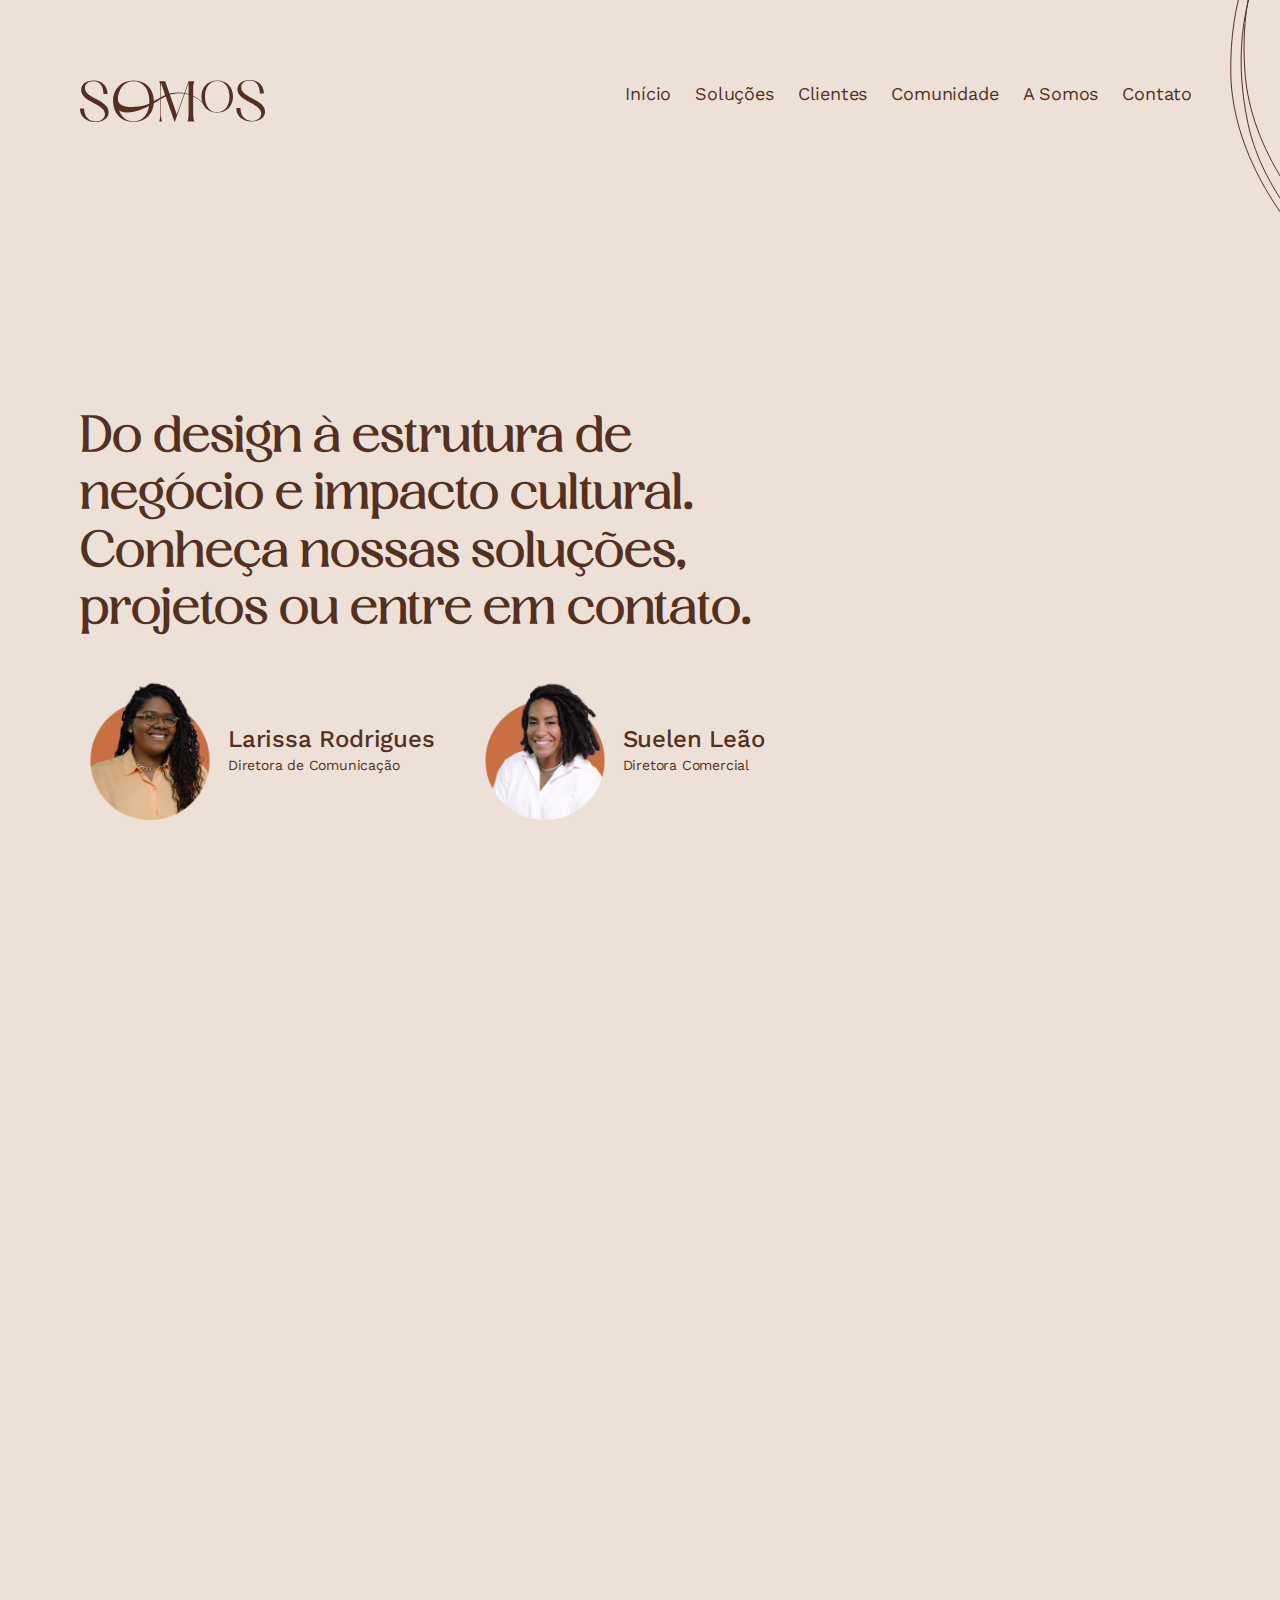
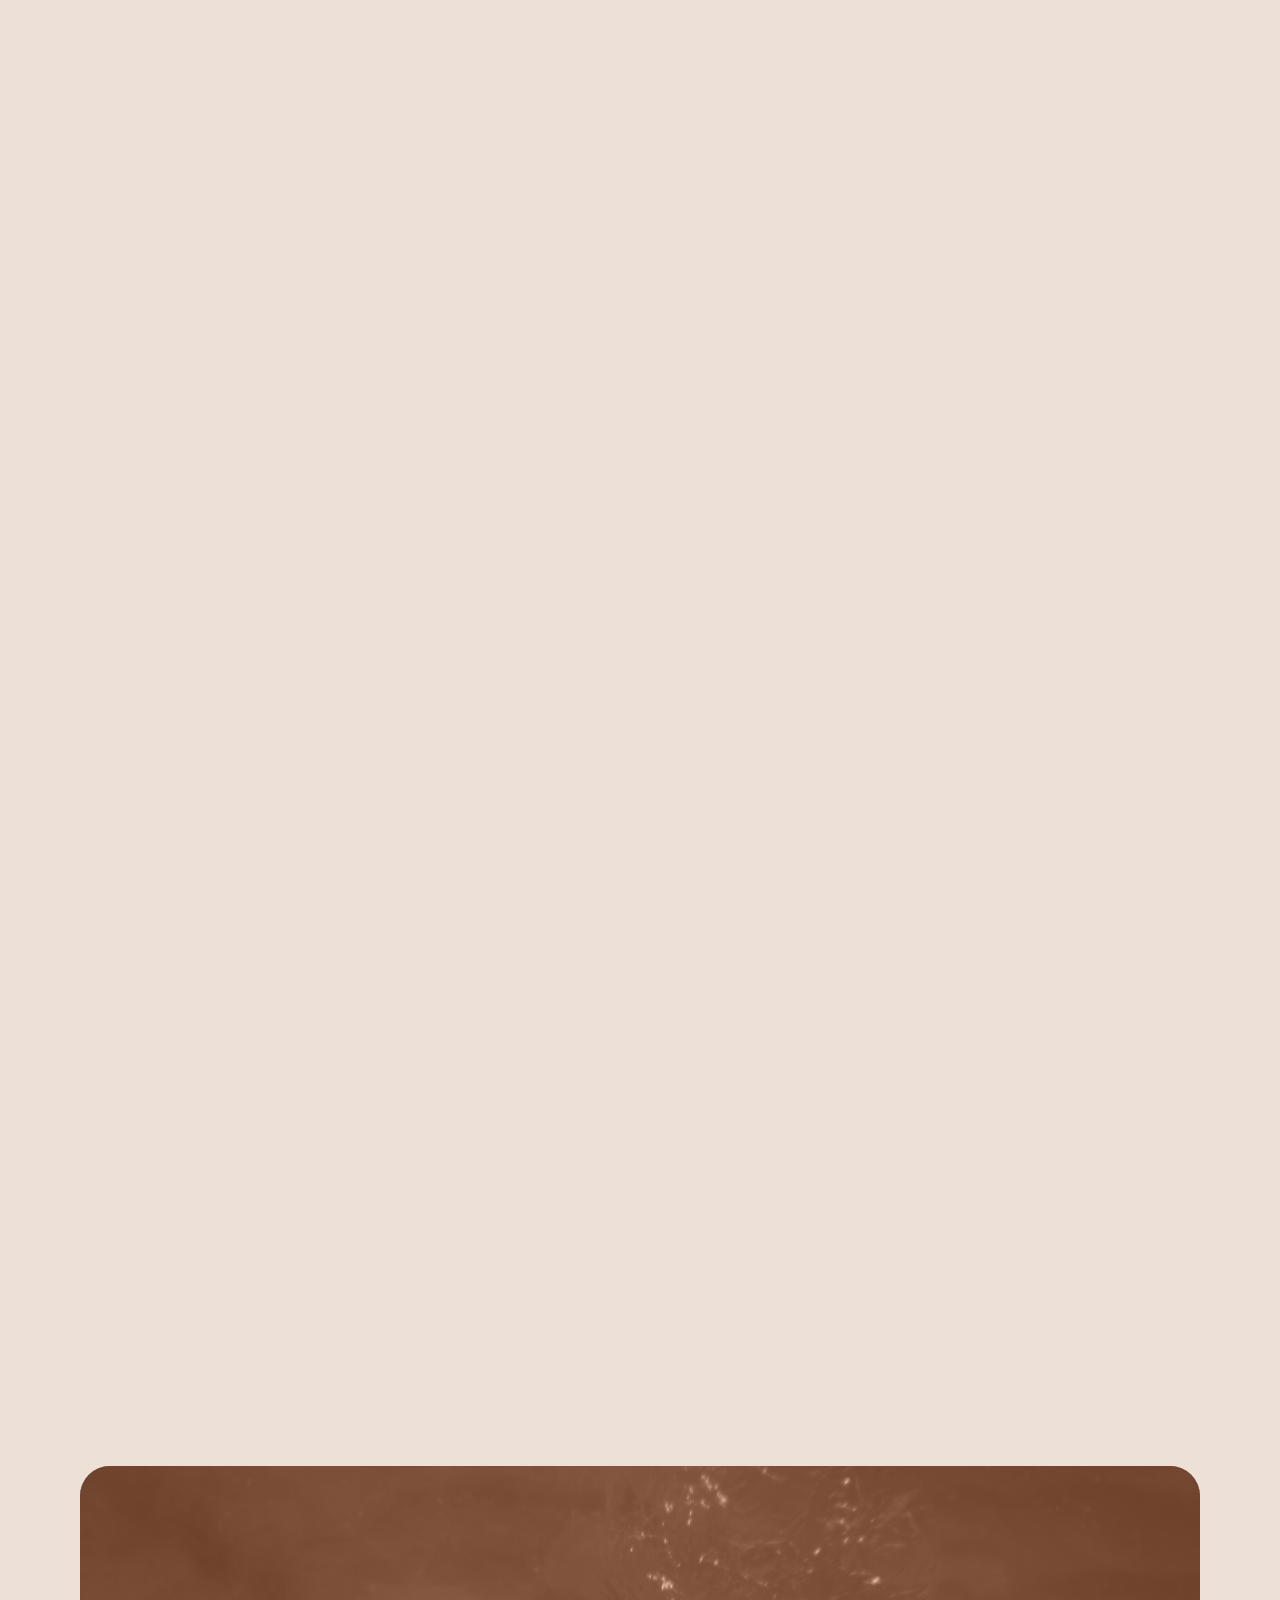
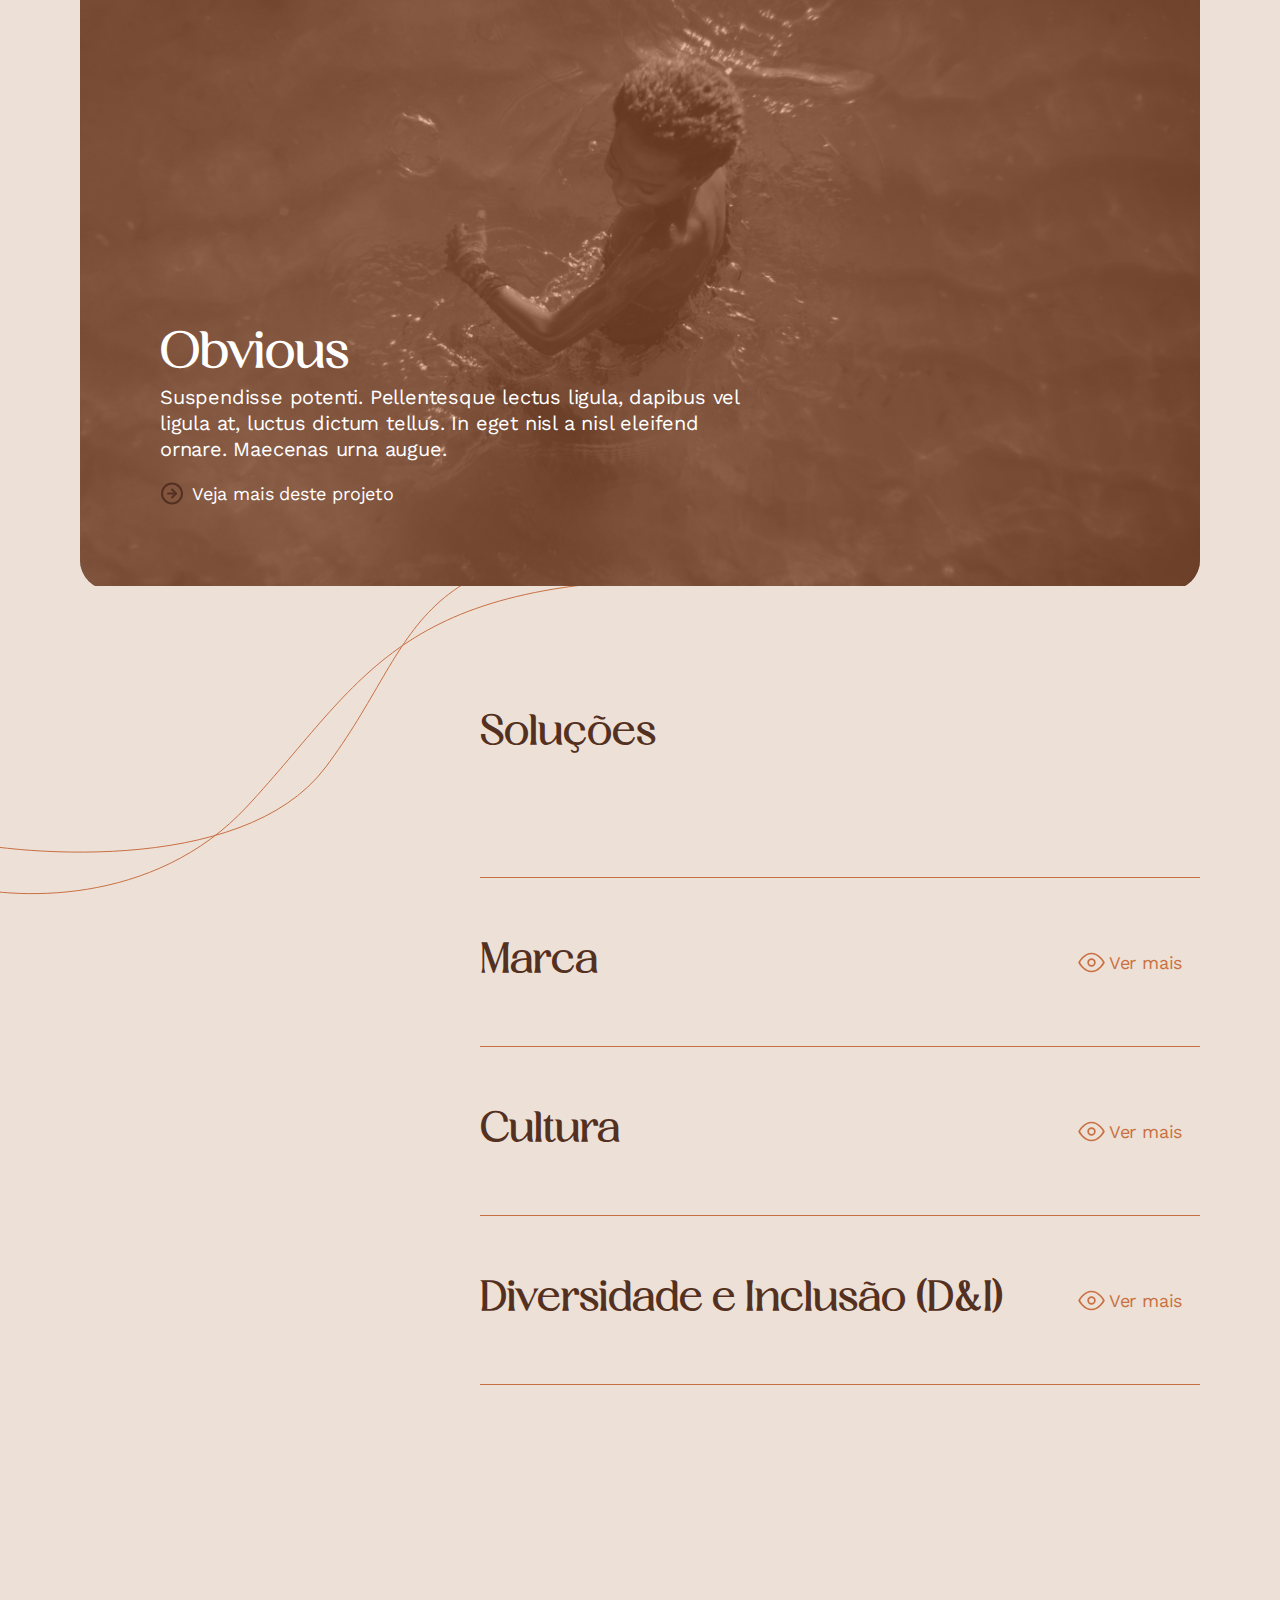
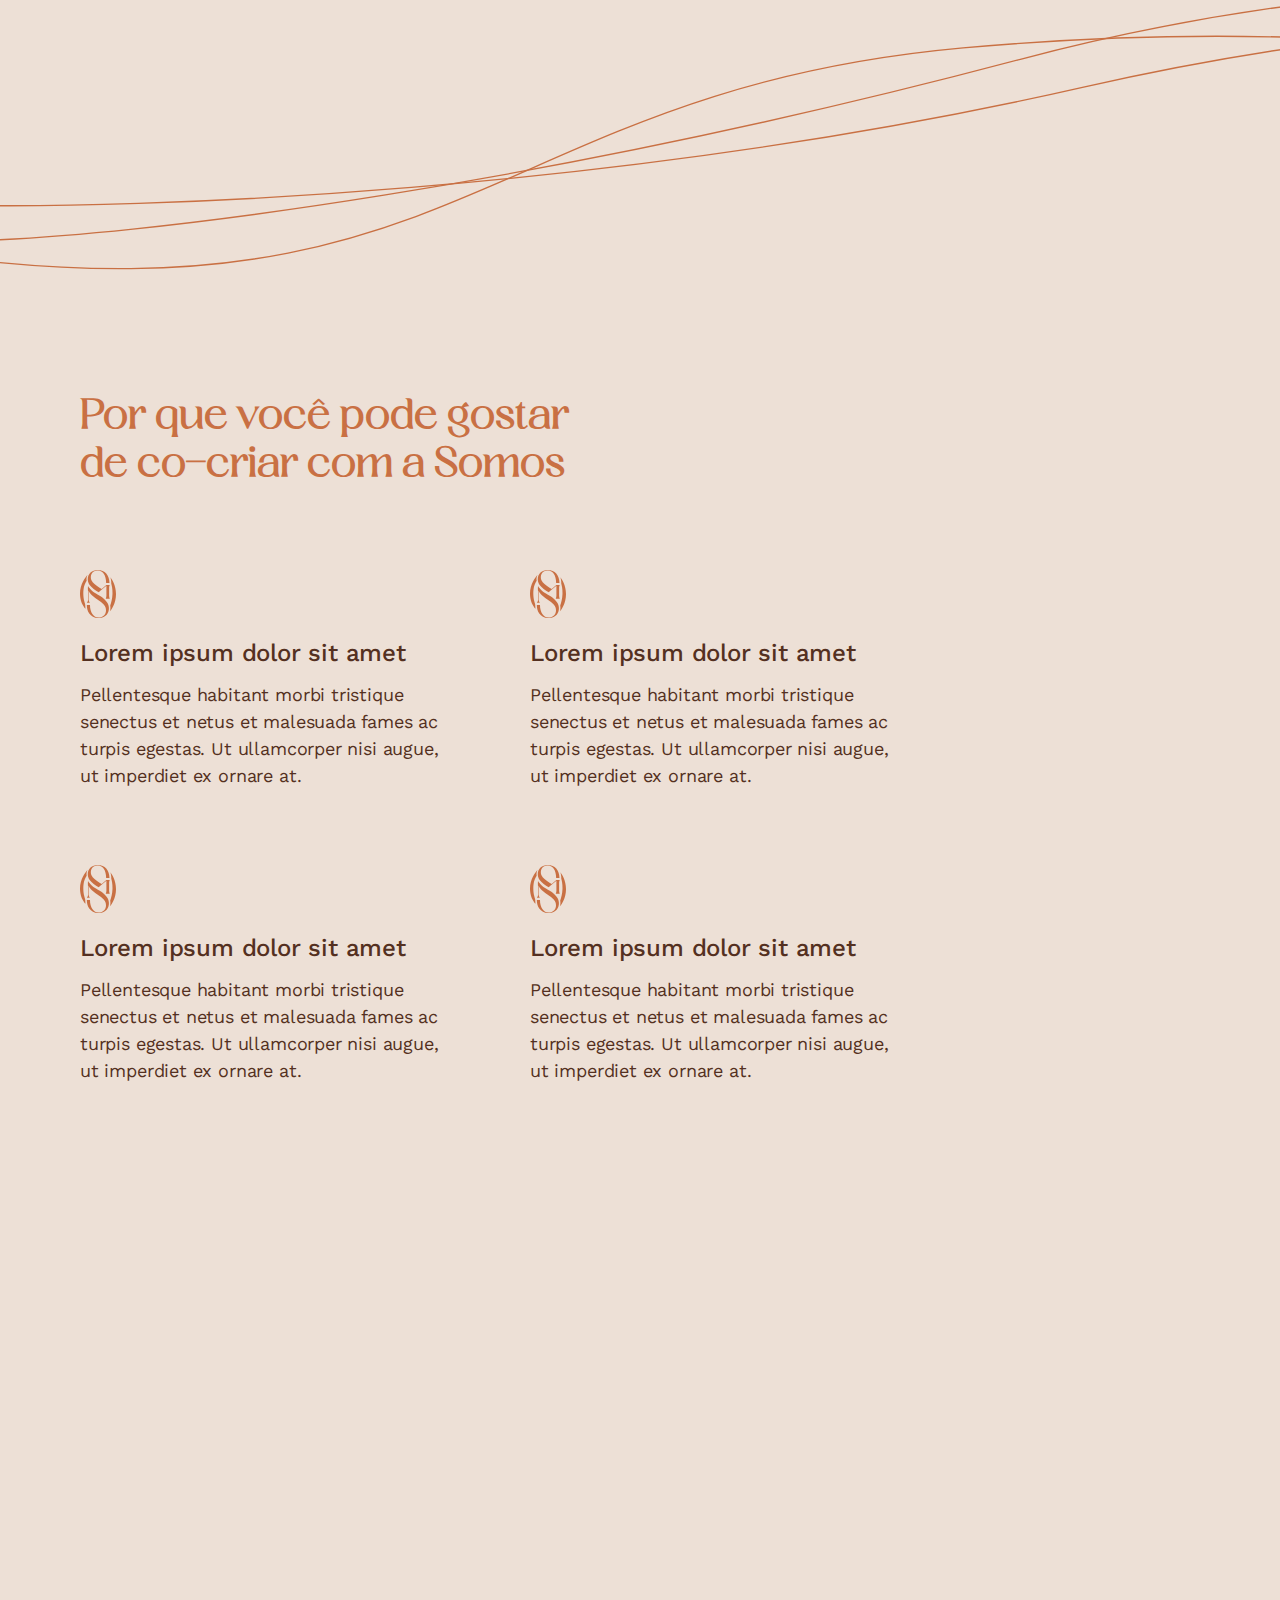
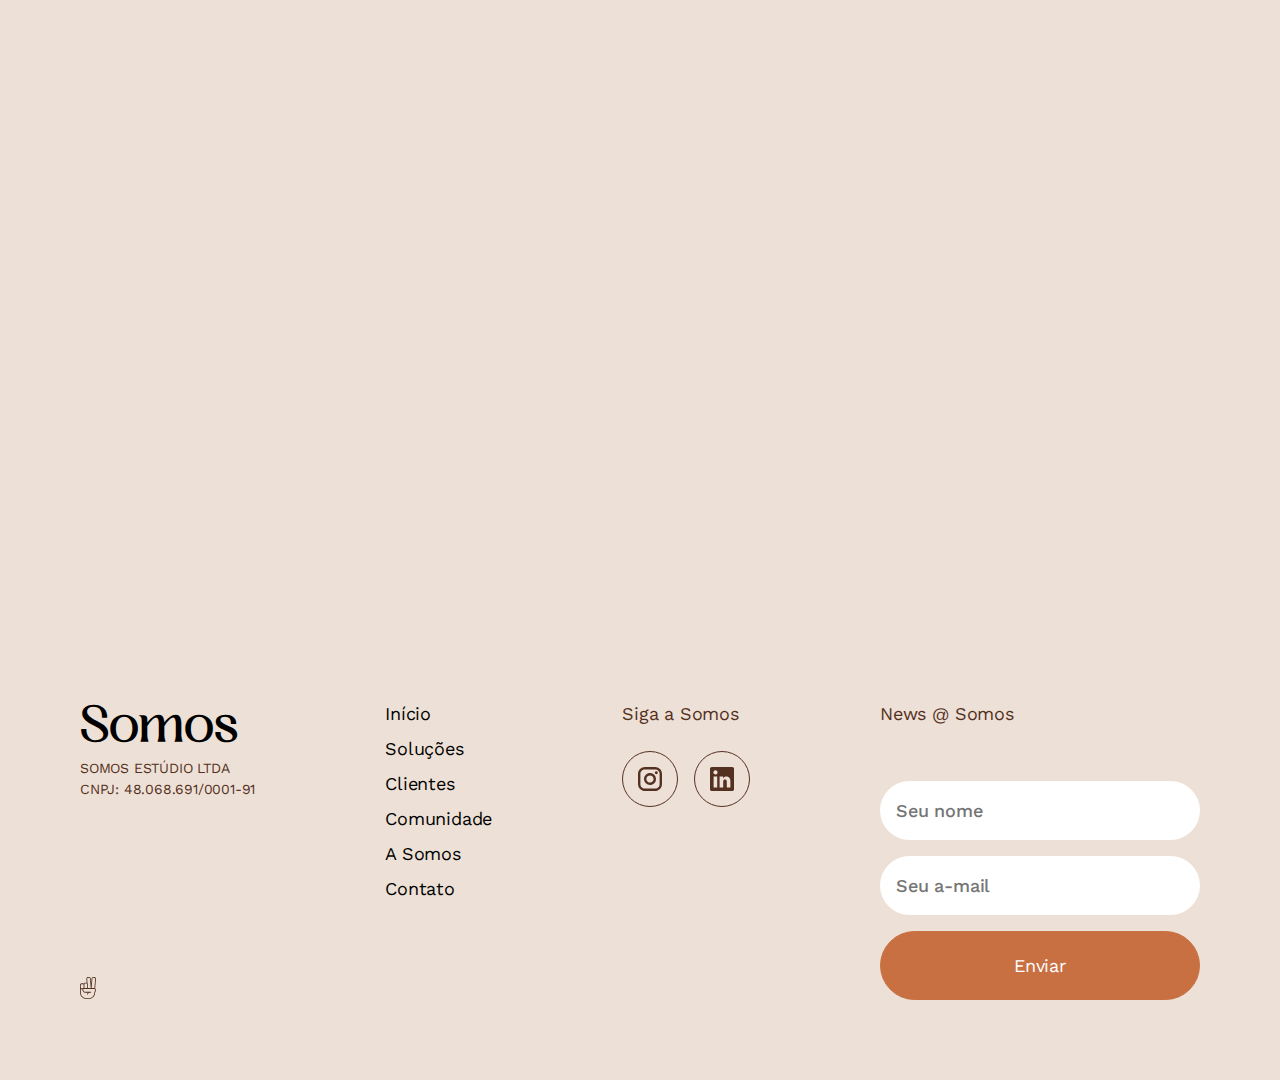
==== index.html @ dba592d1 "Add files via upload" ====
<!DOCTYPE html>
<html lang="pt-br">

<head>
    <!-- Metadados básicos -->
    <meta charset="UTF-8">
    <meta http-equiv="X-UA-Compatible" content="IE=edge">
    <meta name="viewport" content="width=device-width, initial-scale=1.0">

    <!-- Informações sobre o site -->
    <title>Somos Estúdio</title>
    <meta name="description"
        content="A Somos Estúdio é uma martech que possui a missão de transformar o cenário de experiências de marca, cultura e D&">
    <meta name="keywords"
        content=" Identidade Visual, Brand, Growth, Gerenciamento de Social Media e Estratégia Always On; Planejamento de Conteúdo e Partnership Hunting, Planejamento Estratégico, Desenvolvimento e Execução de Projetos Especiais, Desenvolvimento de Programas de D&I, Estratégias de Give Back e Consultorias">
    <meta name="author" content="Somos Estúdio">

    <!-- Ícone do site -->
    <link rel="icon" href="img/favicon-somos.png" type="image/x-icon">

    <!-- Folha de estilos (exemplo usando arquivo externo) -->
    <link rel="stylesheet" href="reset.css">
    <link rel="stylesheet" href="style.css">


    <!-- Google Fonts -->
    <link
        href="https://fonts.googleapis.com/css2?family=Work+Sans:ital,wght@0,100;0,200;0,300;0,400;0,500;0,600;0,700;0,800;0,900;1,100;1,200;1,300;1,400;1,500;1,600;1,700;1,800;1,900&display=swap"
        rel="stylesheet">

    <!-- Scripts JavaScript  -->
    <script src="script.js" defer></script>
    <script>document.documentElement.className += ' js';</script>

    <!-- Metatags para redes sociais  -->
    <meta property="og:title"
        content="A Somos Estúdio é uma martech que possui a missão de transformar o cenário de experiências de marca, cultura e D&">
    <meta property="og:description"
        content="A Somos Estúdio é uma martech que possui a missão de transformar o cenário de experiências de marca, cultura e D&">
    <meta property="og:image" content="URL da imagem para compartilhamento">
    <meta property="og:url" content="URL da página compartilhada">
    <meta name="theme-color" content="#EDE0D6">

</head>

<body>

    <header id="header">
        <a href="index.html"><img class="box-1" src="img/somos-estudio-logotipo.svg"></a>

        <nav id="nav">
            <button aria-label="Abrir Menu" id="btn-mobile" aria-haspopup="true" aria-controls="menu"
                aria-expanded="false"><img src="img/menu-icon.svg" alt="Abrir menu">

            </button>
            <ul id="menu" role="menu">
                <li><a href="index.html">Início</a></li>
                <li><a href="solucoes.html">Soluções</a></li>
                <li><a href="clientes.html">Clientes</a></li>
                <li><a href="comunidade.html">Comunidade</a></li>
                <li><a href="sobre.html">A Somos</a></li>
                <li><a href="contato.html">Contato</a></li>
            </ul>
        </nav>
    </header>

    <main>
        <section class="intro box-2">
            <div>
                <h1>Do design à estrutura de negócio e impacto cultural. Conheça nossas soluções, projetos ou entre em
                    contato.</h1>
            </div>

            <div class="team">
                <div class="socia">
                    <img src="img/lari.png" alt="Foto da Larissa">
                    <div>
                        <h4>Larissa Rodrigues</h4>
                        <small>Diretora de Comunicação</small>
                    </div>
                </div>

                <div class="socia">
                    <img src="img/su.png" alt="Foto da Suelen">
                    <div class="info">
                        <h4>Suelen Leão</h4>
                        <small>Diretora Comercial</small>
                    </div>
                </div>
            </div>

        </section>
    </main>

    <img class="bg-line-home" src="img/traco-fundo-intro.svg">
    <img class="bg-line-home-mob" src="img/traco-fundo-home-mobile.svg">

    <section class="clientes js-scroll">

        <ul class="logos-clientes">
            <li class="js-scroll"><img src="img/clients/logos-clientes-somos_0000_cliente.png" alt="Prazer, Obvious"
                    class="">
            </li>
            <li class="js-scroll"><img src="img/clients/logos-clientes-somos_0001_cliente.png" alt="Prazer, Obvious"
                    class="">
            </li>
            <li class="js-scroll"><img src="img/clients/logos-clientes-somos_0002_cliente.png" alt="Prazer, Obvious"
                    class="">
            </li>
            <li class="js-scroll"><img src="img/clients/logos-clientes-somos_0003_cliente.png" alt="Prazer, Obvious"
                    class="">
            </li>
            <li class="js-scroll"><img src="img/clients/logos-clientes-somos_0004_cliente.png" alt="Prazer, Obvious"
                    class="">
            </li>
            <li class="js-scroll"><img src="img/clients/logos-clientes-somos_0005_cliente.png" alt="Prazer, Obvious"
                    class="">
            </li>
            <li class="js-scroll"><img src="img/clients/logos-clientes-somos_0006_cliente.png" alt="Prazer, Obvious"
                    class="">
            </li>
            <li class="js-scroll"><img src="img/clients/logos-clientes-somos_0007_cliente.png" alt="Prazer, Obvious"
                    class="">
            </li>
        </ul>

        <div class="conteudo-clientes js-scroll">
            <h2>Um estúdio confiado por pequenos e grandes negócios.</h2>
            <a href="" class="icon-btn">
                <div class=""><img src="img/arrow-right-circle.svg" alt="" class="">
                    <p>Veja o que fizemos juntos com eles</p>
            </a>
        </div>

    </section>

    <section class="section-02">

        <ul class="gallery js-scroll">
            <li>
                <img src="img/somos-estudio-simbolo.svg" alt="Marca da Somos" class="">
                <p class="depoimento-texto">"Lorem ipsum dolor sit amet, consectetur adipiscing elit. Phasellus justo
                    augue, eleifend ut posuere at, pharetra quis massa. Suspendisse potenti. Pellentesque lectus ligula,
                    dapibus vel ligula at, luctus dictum tellus. In eget nisl a nisl eleifend ornare. Maecenas urna
                    augue, blandit et finibus congue, malesuada ac sem. Mauris"</p>
                <p class="depoimento-nome">Sidney Souza</p>
                <small class="depoimento-empresa">Sidney Souza</small>
            </li>
            <li>
                <img src="img/somos-estudio-simbolo.svg" alt="Marca da Somos" class="">
                <p class="depoimento-texto">"Lorem ipsum dolor sit amet, consectetur adipiscing elit. Phasellus justo
                    augue, eleifend ut posuere at, pharetra quis massa. Suspendisse potenti. Pellentesque lectus ligula,
                    dapibus vel ligula at, luctus dictum tellus. In eget nisl a nisl eleifend ornare. Maecenas urna
                    augue, blandit et finibus congue, malesuada ac sem. Mauris"</p>
                <p class="depoimento-nome">Sidney Souza</p>
                <small class="depoimento-empresa">Sidney Souza</small>
            </li>
            <li>
                <img src="img/somos-estudio-simbolo.svg" alt="Marca da Somos" class="">
                <p class="depoimento-texto">"Lorem ipsum dolor sit amet, consectetur adipiscing elit. Phasellus justo
                    augue, eleifend ut posuere at, pharetra quis massa. Suspendisse potenti. Pellentesque lectus ligula,
                    dapibus vel ligula at, luctus dictum tellus. In eget nisl a nisl eleifend ornare. Maecenas urna
                    augue, blandit et finibus congue, malesuada ac sem. Mauris"</p>
                <p class="depoimento-nome">Sidney Souza</p>
                <small class="depoimento-empresa">Sidney Souza</small>
            </li>
            <li>
                <img class="img-bg-case" src="img/somos-estudio-simbolo.svg" alt="Marca da Somos" class="">
                <p class="depoimento-texto">"Lorem ipsum dolor sit amet, consectetur adipiscing elit. Phasellus justo
                    augue, eleifend ut posuere at, pharetra quis massa. Suspendisse potenti. Pellentesque lectus ligula,
                    dapibus vel ligula at, luctus dictum tellus. In eget nisl a nisl eleifend ornare. Maecenas urna
                    augue, blandit et finibus congue, malesuada ac sem. Mauris"</p>
                <p class="depoimento-nome">Sidney Souza</p>
                <small class="depoimento-empresa">Sidney Souza</small>
            </li>
        </ul>

    </section>

    <section class="">

        <div class="image-projeto-destaque">
            <img class="rounded-image" src="img/menino-na-praia.jpg" alt="Imagem do projeto">
            <div class="overlay"></div>
            <div class="text-overlay">
                <div>
                    <h1>Obvious</h1>
                    <p class="">Suspendisse potenti. Pellentesque lectus ligula, dapibus vel ligula at,
                        luctus dictum tellus. In eget nisl a nisl eleifend ornare. Maecenas urna augue.</p>
                    <a href="" class="icon-btn">
                        <div class=""><img src="img/arrow-right-circle.svg" alt="" class="">
                            <p>Veja mais deste projeto</p>
                    </a>
                </div>
            </div>
        </div>

    </section>

    <section class="solucoes-home">

        <img src="img/linha-solucoes.svg" alt="Linha decorativa no site" class="linha-solucoes">

        <div class="interacao-fala-larissa">
            <p class="js-scroll">Não há nada tão marcante quanto uma boa experiência!</p>
            <img src="img/linha-divisora.svg" alt="Lnha decorativa com função de separar a imagem da Larissa do texto"
                class="linha-divisora js-scroll">
            <img src="img/lari.png " alt="Fotografia da Larissa Rodrigues" class="solucoes-img-lari js-scroll">
        </div>

        <div class="nav-solucoes">

            <h2>Soluções</h2>

            <div class="accordion">

                <div class="accordion-item">

                    <div class="accordion-header" onclick="toggleAccordion(this)">
                        <h2>Marca</h2>
                        <div class="ver-mais-btn">
                            <img src="img/eye.svg" alt="Íconde de ver mais">
                            <p>Ver mais</p>
                        </div>
                    </div>

                    <div class="accordion-content">
                        <p>Identidade Visual Brand Growth | Estratégia de Vendas Gerenciamento Social Media | Always On
                            Planejamento de Conteúdo Partnership Hunting</p>
                    </div>
                </div>

                <div class="accordion-item">

                    <div class="accordion-header" onclick="toggleAccordion(this)">
                        <h2>Cultura</h2>
                        <div class="ver-mais-btn">
                            <img src="img/eye.svg" alt="Íconde de ver mais">
                            <p>Ver mais</p>
                        </div>
                    </div>

                    <div class="accordion-content">
                        <p>Desenvolvimento e Execução de Projetos com Impacto Social | via Editais Planejamento
                            Estratégico de Projetos Especiais</p>
                    </div>
                </div>

                <div class="accordion-item">

                    <div class="accordion-header" onclick="toggleAccordion(this)">
                        <h2>Diversidade e Inclusão (D&I)</h2>
                        <div class="ver-mais-btn">
                            <img src="img/eye.svg" alt="Íconde de ver mais">
                            <p>Ver mais</p>
                        </div>
                    </div>

                    <div class="accordion-content">
                        <p>Formação de Lideranças Programas de D&I Give Back</p>
                    </div>
                </div>

            </div>

    </section>

    <img src="img/linhas.svg" alt="Linhas decorativas do site" class="linhas-decorativas-home">

    <section class="abordagem-home">

        <h2>Por que você pode gostar de co-criar com a Somos</h2>

        <ul class="abordagem-lista">
            <li class="abordagem-item">

                <img src="img/somos-estudio-simbolo.svg" alt="Símbolo Somos" class="">
                <h4 class="">Lorem ipsum dolor sit amet</h4>
                <p class="">Pellentesque habitant morbi tristique senectus et netus et malesuada fames ac turpis
                    egestas. Ut ullamcorper nisi augue, ut imperdiet ex ornare at.</p>

            </li>
            <li class="abordagem-item">

                <img src="img/somos-estudio-simbolo.svg" alt="Símbolo Somos" class="">
                <h4 class="">Lorem ipsum dolor sit amet</h4>
                <p class="">Pellentesque habitant morbi tristique senectus et netus et malesuada fames ac turpis
                    egestas. Ut ullamcorper nisi augue, ut imperdiet ex ornare at.</p>

            </li>
            <li class="abordagem-item">

                <img src="img/somos-estudio-simbolo.svg" alt="Símbolo Somos" class="">
                <h4 class="">Lorem ipsum dolor sit amet</h4>
                <p class="">Pellentesque habitant morbi tristique senectus et netus et malesuada fames ac turpis
                    egestas. Ut ullamcorper nisi augue, ut imperdiet ex ornare at.</p>

            </li>
            <li class="abordagem-item">

                <img src="img/somos-estudio-simbolo.svg" alt="Símbolo Somos" class="">
                <h4 class="">Lorem ipsum dolor sit amet</h4>
                <p class="">Pellentesque habitant morbi tristique senectus et netus et malesuada fames ac turpis
                    egestas. Ut ullamcorper nisi augue, ut imperdiet ex ornare at.</p>

            </li>
        </ul>

        <div class="interacao-fala-suelen">
            <p class="js-scroll">Criada por duas mulheres pretas, a Somos é a síntese das nossas experiências.</p>
            <img src="img/linha-divisora.svg" alt="Lnha decorativa com função de separar a imagem da Suelen do texto"
                class="linha-divisora js-scroll">
            <img src="img/su.png" alt="Fotografia da Suelen Leão" class="solucoes-img-lari js-scroll">
        </div>

    </section>

    <section class="collab-home js-scroll">

        <h2>Vem trabalhar com a gente</h2>
        <p>Estamos construindo uma curadoria de profissionais que, além da conexão com trampos f*das, também farão parte
            da criação de uma comunidade colaborativa.</p>

        <button>Envie seu portfólio</button>

    </section>



    <footer class="rodape">
        <div class="footer-empresa-geral">
            <div class="footer-empresa">
                <h1>Somos</h1>
                <small>SOMOS ESTÚDIO LTDA<br>CNPJ: 48.068.691/0001-91</small>
            </div>
            <img src="img/sidney-souza.svg" alt="Sidney Souza Designer" class="">
        </div>
        <ul class="menu-footer">
            <li><a href="index.html" class="">Início</a></li>
            <li><a href="solucoes.html" class="">Soluções</a></li>
            <li><a href="clientes.html" class="">Clientes</a></li>
            <li><a href="comunidade.html" class="">Comunidade</a></li>
            <li><a href="sobre.html" class="">A Somos</a></li>
            <li><a href="contato.html" class="">Contato</a></li>
        </ul>

        <div class="footer-social-media">
            <p>Siga a Somos</p>
            <div class="footer-social-media-icones">
                <a href="#"><img src="img/instagram.svg" alt=""></a>
                <a href="#"><img src="img/linkedin.svg" alt=""></a>
            </div>
        </div>

        <div class="news-footer">
            <p>News @ Somos</p>
            <form action="" method="POST" class="form-footer">

                <input type="text" id="nome" name="nome" required placeholder="Seu nome">

                <input id="email" name="email" required placeholder="Seu a-mail">

                <button value="Enviar"><a href="#" class="">Enviar</button></a>

            </form>

        </div>
    </footer>

    <a href="#" class="back-to-top" onclick="scrollToTop()"><img src="img/botao-voltar-ao-topo.svg"
            alt="Voltar ao Topo"></a>

</body>

</html>
---- style.css ----
/*
Theme Name: Somos Estúdio
Theme URI: https://www.somos-estudio.com/
Author: Sidney Souza
Author URI: https://sidneysouza.com/
Description: Tema criado para a Somos Estúdio
Version: 1.0
*/


html {
    scroll-behavior: smooth;
}

body {
    background-color: #EDE0D6;
    padding: 80px;
    overflow-x: hidden;
}

@font-face {
    font-family: Ragasta;
    src: url(assets/ragasta-font/Ragasta.otf);
}

/*type*/


h1 {
    font-family: Ragasta;
    font-size: 3em;
    font-style: normal;
    font-weight: 600;
    line-height: 120%;
    font-variant-ligatures: none;
}

h2 {
    font-family: Ragasta;
    font-size: 2.5em;
    font-style: normal;
    font-weight: 600;
    line-height: 120%;
    font-variant-ligatures: none;
    color: #543021;
}

h3 {
    font-family: Work Sans;
    font-size: 32px;
    font-style: normal;
    font-weight: 500;
    line-height: 120%;
    letter-spacing: -0.32px;
}

h4 {
    font-family: Work Sans;
    font-size: 24px;
    font-style: normal;
    font-weight: 500;
    line-height: 130%;
    letter-spacing: -0.2px;
}

p {
    font-family: Work Sans;
    font-size: 20px;
    font-style: normal;
    font-weight: 400;
    line-height: 130%;
    /* 26px */
    letter-spacing: -0.2px;
}

small {
    font-family: Work Sans;
    font-size: 14px;
    font-style: normal;
    font-weight: 400;
    line-height: 150%;
    letter-spacing: -0.2px;
}

a {
    font-family: Work Sans;
    font-size: 18px;
    font-style: normal;
    font-weight: 400;
    line-height: 150%;
    letter-spacing: -0.20px;
}

/* Estilos */


button {
    padding: 24px 80px;
    border-radius: 100px;
    cursor: pointer;
    border: 1px solid #C97043;
    background: #EDE0D6;
    color: #543021;
    font-style: normal;
    font-weight: 400;
    letter-spacing: -0.2px;
}

button a {
    display: flex;
    gap: 4px;
    text-align: center;
    justify-content: center;
    align-items: center;
}

button:hover {

    color: white;
    transition: 0.3s ease;
}

main {
    height: 80vh;
}

header {
    display: flex;
    justify-content: space-between;
    align-items: flex-start;
    flex-shrink: 0;
}

nav {
    display: flex;
    height: 27px;
    justify-content: center;
    align-items: center;
    gap: 40px;
    flex-shrink: 0;
}

nav ul {
    display: flex;
    gap: 40px;
}

nav a {
    color: #543021;
    /* p-menor */
    font-family: Work Sans;
    font-size: 18px;
    font-style: normal;
    font-weight: 400;
    line-height: 150%;
    /* 27px */
    letter-spacing: -0.18px;
    cursor: pointer;
}

nav a:hover {
    color: #C97043;
    transition: 0.3s;
}

#menu {
    display: flex;
    list-style: none;
    gap: 0.5rem;
  }
  
  #menu a {
    display: block;
    padding: 0.5rem;
  }
  
  #btn-mobile {
    display: none;
  }


.back-to-top {
    background: #fff;
    cursor: pointer;

    position: fixed;
    right: 1rem;
    bottom: 1rem;

    line-height: 0;

    visibility: hidden;
    opacity: 0;

    transition: 0.3s;
    transform: translateY(100%);
}

.back-to-top.show {
    visibility: visible;
    opacity: 1;
    transform: translateY(0);
}

.intro {
    display: flex;
    flex-direction: column;
    position: absolute;
    bottom: 80px;
    gap: 40px;
}

.intro h1 {
    width: 720px;
    color: #543021;
}

.team img {
    width: 140px;
    height: 140px;
}

.team {
    display: flex;
    gap: 40px;
}

.team h4,
small {
    color: #543021;
}

.socia {
    display: inline-flex;
    align-items: center;
    gap: 8px;
}

.bg-line-home {
    z-index: -1000;
    position: absolute;
    right: -100px;
    top: 0;
    gap: 0;
}

.bg-line-home-mob {
    display: none;
}

.clientes {
    background-color: #C97043;
    margin-top: 80px;
    display: flex;
    flex-direction: column;
    justify-content: center;
    gap: 80px;
    border-radius: 30px;
    padding: 80px;
}

.clientes ul {
    display: flex;
    justify-content: center;
    gap: 80px 80px;
    flex-wrap: wrap;

}

.clientes img {
    max-width: 200px;
}

.clientes h2 {
    max-width: 60%;
    color: #ffffff;
}

.clientes p {
    font-family: Work Sans;
    font-size: 18px;
    font-style: normal;
    font-weight: 400;
    line-height: 150%;
    /* 27px */
    letter-spacing: -0.18px;
    color: #ffffff;
}


.icon-btn {
    display: inline-flex;
    justify-content: center;
    align-items: center;
    gap: 8px;
}

.icon-btn p {
    font-family: Work Sans;
    font-size: 18px;
    font-style: normal;
    font-weight: 400;
    line-height: 150%;
    /* 27px */
    letter-spacing: -0.18px;
    color: #ffffff;
}

/*Depoimentos*/

.section-02 {
    display: flex;
    flex-direction: column;
    gap: 120;
}

.gallery {
    margin-top: 320px;
    margin-bottom: 320px;
    display: grid;
    grid-template-columns: repeat(4, 500px);
    grid-template-rows: 1fr;
    grid-column-gap: 120px;
    grid-row-gap: 120px;
    overflow: scroll;
    width: calc(100% + 80px);
    scroll-snap-type: both mandatory;
    scroll-behavior: smooth;
    user-select: none;
}

.gallery:hover {
    cursor: url(img/cursor-mouse-drag-and-move.svg) 64 64, auto;
}

.gallery:active {
    cursor: url(img/cursor-mouse-drag-and-move-ativo.svg) 55 55, auto;

    transition: transform 0.6s;
}

ul.gallery {
    padding: 0 80px 0 0;
}

.depoimento-texto {
    font-family: Work Sans;
    font-size: 18px;
    font-style: normal;
    font-weight: 400;
    line-height: 150%;
    letter-spacing: -0.18px;
    margin-bottom: 16px;
    margin-top: 16px;
    width: 500px;
    color: #543021;
}

.active {
    scroll-snap-type: unset;
}

/* This is from w3schools */
/* 
https://www.w3schools.com/howto/howto_css_hide_scrollbars.asp */
/* Hide scrollbar for Chrome, Safari and Opera */
.gallery::-webkit-scrollbar {
    display: none;
}

/* Hide scrollbar for IE, Edge and Firefox */
.gallery {
    -ms-overflow-style: none;
    /* IE and Edge */
    scrollbar-width: none;
    /* Firefox */
}

.depoimento-nome,
.depoimento-empresa {
    color: #543021;
}

/*projeto na home*/


.image-projeto-destaque {
    position: relative;
    overflow: hidden;
    border-radius: 30px;
}

.rounded-image {
    object-fit: cover;
    border-radius: 15px;
    filter: grayscale(100%);
    width: 100%;
    height: 80vh;
    margin: 0;
}

.overlay {
    margin: 0;
    position: absolute;
    top: 0;
    left: 0;
    width: 100%;
    height: 80vh;
    background-color: rgba(201, 112, 67, 0.5);
    /* Cor do filtro com 50% de opacidade */
}

.text-overlay {
    display: flex;
    flex-direction: column-reverse;
    align-items: flex-end;
    position: absolute;
    display: flex;
    bottom: 80px;
    left: 80px;
    text-align: left;
    color: #ffffff;
}

.text-overlay h1 {
    color: #ffffff;
}

.text-overlay p {
    width: 600px;
}

/* Soluções */

.solucoes-home {
    position: relative;
    display: flex;
    height: 860px;
}

.linha-solucoes {
    position: absolute;
    top: -50px;
    left: -100px;
    z-index: -1;
}

.interacao-fala-larissa {
    position: absolute;
    bottom: 0;
    display: flex;
    flex-direction: column;
    gap: 16px;
}

.interacao-fala-larissa p {
    color: #543021;
    /* p-menor */
    font-family: Work Sans;
    font-size: 18px;
    font-style: normal;
    font-weight: 400;
    line-height: 150%;
    /* 27px */
    letter-spacing: -0.18px;
    width: 220px;
}

.solucoes-img-lari {
    width: 140px;
}

.linha-divisora {
    width: 40px;
}

.nav-solucoes {
    position: absolute;
    right: 0;
    margin-top: 120px;

}

.accordion {
    display: flex;
    flex-direction: column;
    width: 720px;
    margin-top: 120px;    
}

.accordion-item {
    border-top: 1px solid var(--terracota, #C97043);
    border-bottom: 1px solid var(--terracota, #C97043);

    margin-top: -1px;

    padding: 60px 0px;
}

.ver-mais-btn {
    display: flex;
    justify-content: center;
    gap: 4px;
    width: 140px;
    height: 27px;
    flex-shrink: 0;
    color: #543021;
}

.ver-mais-btn p {
    font-family: Work Sans;
    font-size: 18px;
    font-style: normal;
    font-weight: 400;
    line-height: 150%;
    /* 27px */
    letter-spacing: -0.18px;
    color: #C97043;
}

.ver-mais-btn p:hover {
    color: #543021;
    transition: background-color 0.3s ease;
}

.accordion-header {
    cursor: pointer;
    display: flex;
    justify-content: space-between;
    align-items: center;
    transition: background-color 0.3s ease;
}

.accordion-content {
    display: none;
    margin-top: 40px;
    transition: 01s;
}

.accordion-content p {
    color: #543021;
}

.linhas-decorativas-home {
    position: relative;
    margin-top: 120px;
    width: 1920px;
    left: -80px;
    z-index: -1;
}

/* Abordagem */

.abordagem-home {
    position: relative;
    margin-bottom: 200px;
}

.abordagem-home h2 {
    color: #C97043;
    max-width: 500px;
    margin-top: 120px;
}

.abordagem-home h4 {
    color: #543021;
    margin-top: 16px;
}

.abordagem-home p {
    font-family: Work Sans;
    font-size: 18px;
    font-style: normal;
    font-weight: 400;
    line-height: 150%;
    /* 27px */
    letter-spacing: -0.18px;
    color: #543021;
    margin-top: 12px;
}

.abordagem-home ul {
    margin-top: 80px;
    max-width: 1100px;
    display: flex;
    width: 100%;
    align-items: flex-start;
    align-content: flex-start;
    gap: 80px 80px;
    flex-wrap: wrap;
}

.abordagem-home li {
    width: 370px;
    height: 215px;
    flex-shrink: 0;
}


.interacao-fala-suelen {
    position: absolute;
    bottom: 0;
    right: 0;
    display: flex;
    flex-direction: column;
    text-align: right;
    align-items: end;
    justify-content: right;
    gap: 16px;
}

.interacao-fala-suelen p {
    color: var(--marrom, #543021);
    /* p-menor */
    font-family: Work Sans;
    font-size: 18px;
    font-style: normal;
    font-weight: 400;
    line-height: 150%;
    /* 27px */
    letter-spacing: -0.18px;
    width: 220px;
}

/* Chamada Collabs*/

.collab-home {
    position: relative;
    display: flex;
    justify-content: center;
    align-items: center;
    flex-direction: column;
    gap: 32px;
    margin-top: 120px;
    background-image: url(img/menino-olhando-pela-janela.png);
    background-size: cover;
    background-position: center;
    height: 100vh;
    border-radius: 30px;
    background-color: #C97043;
}

.collab-home h2 {
    color: #ffffff;
    max-width: 620px;
    text-align: center;
}

.collab-home p {
    color: #ffffff;
    max-width: 620px;
    text-align: center;
}

.collab-home button {
    background-color: rgba(0, 0, 0, 0.0);
    border: 2px solid #ffffff;
    color: #ffffff;
    text-align: center;
    /* p */
    font-family: Work Sans;
    font-size: 20px;
    font-style: normal;
    font-weight: 400;
    line-height: 130%;
    /* 26px */
    letter-spacing: -0.2px;
}

.collab-home button:hover {
    background-color: #ffffff;
    border: 2px solid #ffffff;
    color: #543021;
}

/* Contato */

.contato-intro {
    margin-top: 120px;
    width: 720px;
    margin-bottom: 120px;
}

.contato-intro h1 {
    margin-top: 24px;
    color: #C97043;
}

.contato {
    background-color: #C97043;
    margin-top: 80px;
    display: flex;
    align-items: center;
    justify-content: center;
    gap: 200px;
    border-radius: 30px;
    padding: 80px;
}

.contato-conteudo {
    width: 400px;
    display: flex;
    flex-direction: column;
}

.contato-conteudo h2 {
    margin-bottom: 16px;
    color: white;
}

.contato-conteudo p {
    color: #ffffff;
    margin-bottom: 16px;
}

.botoes-conteudo {
    display: flex;
    flex-direction: column;
    gap: 16px;
    margin-top: 32px;
}

.botoes-conteudo button {
    color: #ffffff;
    background-color: #C97043;
    border: 2px solid #ffffff;
}

.botoes-conteudo button:hover {
    background-color: #ffffff;
    border: 2px solid #ffffff;
    color: #543021;
}

.contato-formulario {
    display: flex;
    flex-direction: column;
    gap: 16px;
}


input,
textarea {
    border-radius: 30px;
    background: #ffffff;
    padding: 16px;
    resize: none;
    width: 400px;
}

input,
textarea {
    color: #543021;
    font-family: Work Sans;
    font-size: 18px;
    font-style: normal;
    font-weight: 500;
    line-height: 150%;
    letter-spacing: -0.18px;
}

.contato-formulario button {
    background-color: #C97043;
    border: 2px solid #ffffff;
    color: #ffffff;
}

.contato-formulario button:hover {
    background-color: #ffffff;
    border: 2px solid #ffffff;
    color: #543021;
}

.checkbox {
    color: #ffffff;
    display: flex;
    gap: 16px;

    /* small */
    font-family: Work Sans;
    font-size: 14px;
    font-style: normal;
    font-weight: 500;
    line-height: 150%;
    letter-spacing: -0.14px;
    padding: 10px 0px;
    cursor: pointer;
    width: 400px;
}

.checkbox input {
    width: auto;
    cursor: pointer;
    display: inline-block;
    cursor: pointer;
    padding: 10px 0px;
}

.traco-contato {
    position: absolute;
    top: 0px;
    left: 0px;
}

.traco-contato-mob {
    display: none;
}

footer {
    margin-top: 120px;
    display: flex;
    justify-content: space-between;
}

.footer-empresa-geral {
    display: flex;
    flex-direction: column;
    justify-content: space-between;
    height: 300px;
}

.footer-empresa-geral img {
    width: 16px;
}

.menu-footer {
    display: flex;
    flex-direction: column;
    gap: 8px;
}

.footer-social-media-icones {
    margin-top: 24px;
    display: flex;
    gap: 16px;
}

.footer-social-media p {
    color: #543021;
    /* p-menor */
    font-family: Work Sans;
    font-size: 18px;
    font-style: normal;
    font-weight: 400;
    line-height: 150%;
    /* 27px */
    letter-spacing: -0.18px;
}

.news-footer {
    display: flex;
    flex-direction: column;
    justify-content: space-between;
    width: 320px;
}

.news-footer input {
    width: 320px;
    margin-top: 16px;
}

.news-footer button {
    padding: 20px 40px;
    border-radius: 100px;
    cursor: pointer;
    border: 1px solid #C97043;
    background: #C97043;
    color: #ffffff;
    font-style: normal;
    font-weight: 400;
    letter-spacing: -0.2px;
    width: 320px;
    margin-top: 16px;
}

.news-footer p {
    /* p-menor */
    color: #543021;
    font-family: Work Sans;
    font-size: 18px;
    font-style: normal;
    font-weight: 400;
    line-height: 150%;
    /* 27px */
    letter-spacing: -0.18px;
    width: 220px;
}


.floating-buttons {
    display: flex;
    position: fixed;
    bottom: 20px;
    right: 20px;
    gap: 16px;
}


.floating-buttons button {
    padding: 12px 16px;
    border-radius: 100px;
    cursor: pointer;
    border: 1px solid #C97043;
    background: #EDE0D6;
    color: #543021;
    font-style: normal;
    font-weight: 400;
    letter-spacing: -0.2px;
}

.floating-buttons button a {
    font-size: 16px;
    display: flex;
    gap: 4px;
    text-align: center;
    justify-content: center;
    align-items: center;
}

.floating-buttons button:hover {
    background-color: #C97043;
    color: white;
    transition: 0.3s ease;
}

/* Estilos para navegadores WebKit (Chrome, Safari) */
::-webkit-scrollbar {
    width: 12px;
    /* Largura da barra de rolagem vertical */
    height: 8px;
    /* Altura da barra de rolagem horizontal */
}

::-webkit-scrollbar-track {
    background: #C97043;
    /* Cor do fundo da barra de rolagem */
}

::-webkit-scrollbar-thumb {
    background: #543021;
    /* Cor do "polegar" da barra de rolagem */
}

/* Estilos para navegadores Mozilla (Firefox) */
/* Nota: O suporte a estilização da barra de rolagem no Firefox é limitado */
/* Você pode aplicar apenas cores na barra de rolagem no Firefox */

/* Cor da barra de rolagem vertical */
::-moz-scrollbar {
    background: #C97043;
}

/* Cor do "polegar" da barra de rolagem vertical */
::-moz-scrollbar-thumb {
    background: #543021;
}




@media (max-height: 600px) {


    main {
        height: 80vh;
    }

    .intro {
        display: flex;
        flex-direction: column;
        position: absolute;
        bottom: auto;
        bottom: 40px;
        gap: 40px;
        margin-top: 80px;
    }

    h1 {
        font-family: Ragasta;
        font-size: 2em;
        font-style: normal;
        font-weight: 800;
        line-height: 120%;
        font-variant-ligatures: none;
        color: #543021;
    }

}

/* Responsivo para mobile */

@media (max-width: 600px) {

    body {
        background-color: #EDE0D6;
        margin: 0;
        padding: 80px 20px;
        overflow-x: hidden;
    }

    /*type*/

    h1 {
        font-family: Ragasta;
        font-size: 32px;
        font-style: normal;
        font-weight: 600;
        line-height: 120%;
        color: #543021;
    }

    h2 {
        font-family: Ragasta;
        font-size: 28px;
        font-style: normal;
        font-weight: 600;
        line-height: 120%;
    }

    h3 {
        font-family: Work Sans;
        font-size: 32px;
        font-style: normal;
        font-weight: normal;
        line-height: 120%;
        letter-spacing: -0.32px;
    }

    h4 {
        font-family: Work Sans;
        font-size: 16px;
        font-style: normal;
        font-weight: 500;
        line-height: 130%;
        letter-spacing: -0.16px;
    }

    p {
        font-family: Work Sans;
        font-size: 16px;
        font-style: normal;
        font-weight: 400;
        line-height: 140%;
        letter-spacing: -0.16px;
    }

    small {
        font-family: Work Sans;
        font-size: 11px;
        font-style: normal;
        font-weight: 400;
        line-height: 150%;
        letter-spacing: -0.11px;
    }

    a {
        font-family: Work Sans;
        font-size: 18px;
        font-style: normal;
        font-weight: 400;
        line-height: 150%;
        letter-spacing: -0.20px;
    }

     /* Menu Mobile */

     #menu {
        margin-right: 20px;
        display: block;
        position: absolute;
        width: 80%;
        top: 150px;
        right: 0px;
        background: #C97043;
        transition: 0.6s;
        z-index: 1000;
        height: 0px;
        visibility: hidden;
        overflow-y: hidden;
        border-radius: 30px;
        padding: 12px;
      }
      #nav.active #menu {
        height: calc(410px);
        visibility: visible;
        overflow-y: auto;
      }
      #menu a {
        color: #fff;
        padding: 1rem 0;
        margin: 0 1rem;
        border-bottom: 2px solid rgba(0, 0, 0, 0.1);
      }
      #btn-mobile {
        display: flex;
        padding: 0.5rem 1rem;
        font-size: 1rem;
        border: none;
        background: none;
        cursor: pointer;
        gap: 0.5rem;
      }
    
      #hamburger::after,
      #hamburger::before {
        content: '';
        display: block;
        width: 20px;
        height: 2px;
        background: currentColor;
        margin-top: 5px;
        transition: 0.3s;
        position: relative;
      }
      #nav.active #hamburger {
        border-top-color: transparent;
      }
      #nav.active #hamburger::before {
        transform: rotate(135deg);
      }
      #nav.active #hamburger::after {
        transform: rotate(-135deg);
        top: -7px;
      }

    /* Estilos */

    button {
        padding: 20px 40px;
        border-radius: 100px;
        cursor: pointer;
        border: 1px solid #C97043;
        background: #EDE0D6;
        color: #543021;
        font-style: normal;
        font-weight: 400;
        letter-spacing: -0.2px;
    }

    button a {
        display: flex;
        gap: 4px;
        text-align: center;
        justify-content: center;
        align-items: center;
    }

    button:hover {
        background-color: #C97043;
        color: white;
        transition: 0.3s ease;
    }

    main {
        height: 88vh;
    }

    .intro {
        display: flex;
        flex-direction: column;
        position: absolute;
        bottom: 40px;
        gap: 40px;
    }

    .intro h1 {
        width: 320px;
        color: #543021;
    }

    .team {
        display: inline-flex;
        align-items: center;
        gap: 40px;
    }

    .team img {
        width: 60px;
        height: 60px;
    }

    .team h4,
    small {
        color: #543021;
    }

    .socia {
        display: inline-flex;
        flex-direction: column;
        align-items: flex-start;
        gap: 8px;
    }

    .bg-line-home {
        z-index: -10000;
        position: absolute;
        right: -30px;
        top: -80px;
        display: none;
    }

    .bg-line-home-mob {
        z-index: -10000;
        position: absolute;
        right: 0;
        top: 0;
        display: block;

    }

    /* Contato */

    .contato {
        background-color: #C97043;
        margin-top: 0px;
        display: flex;
        align-items: center;
        justify-content: center;
        flex-direction: column;
        gap: 32px;
        border-radius: 30px;
        padding: 64px 16px;
    }

    .contato-conteudo {
        width: auto;
        display: flex;
        flex-direction: column;
    }

    .contato-intro h1 {
        color: #C97043;
    }

    .contato-conteudo h2 {
        margin-bottom: 16px;
        color: white;
    }

    .contato-conteudo p {
        color: #ffffff;
        margin-bottom: 16px;
    }

    .botoes-conteudo {
        display: flex;
        flex-direction: column;
        gap: 16px;
        margin-top: 32px;
    }

    .botoes-conteudo button {
        color: #ffffff;
        background-color: #C97043;
        border: 2px solid #ffffff;
    }

    .botoes-conteudo button:hover {
        background-color: #ffffff;
        border: 2px solid #ffffff;
        color: #543021;
    }

    .contato-formulario {
        display: flex;
        width: 100%;
        flex-direction: column;
        gap: 16px;
    }


    input,
    textarea {
        border-radius: 30px;
        border: 2px solid #543021;
        background: #ffffff;
        padding: 16px;
        resize: none;
        width: auto;
    }

    input,
    textarea {
        color: #543021;
        font-family: Work Sans;
        font-size: 18px;
        font-style: normal;
        font-weight: 500;
        line-height: 150%;
        letter-spacing: -0.18px;
    }

    .contato-formulario button {
        background-color: #C97043;
        border: 2px solid #ffffff;
        color: #ffffff;
        padding: 20px 40px;
    }

    .contato-formulario button:hover {
        background-color: #ffffff;
        border: 2px solid #ffffff;
        color: #543021;
    }

    .checkbox {
        color: #ffffff;
        display: flex;
        gap: 8px;

        /* small */
        font-family: Work Sans;
        font-size: 14px;
        font-style: normal;
        font-weight: 500;
        line-height: 150%;
        letter-spacing: -0.14px;
        padding: 10px 0px;
        cursor: pointer;
        width: auto;
    }

    .checkbox input {
        width: auto;
        cursor: pointer;
        display: inline-block;
        cursor: pointer;
        padding: 10px 0px;
    }

    .traco-contato {
        display: none;
        position: absolute;
        top: 0px;
        left: 0px;
    }

    .traco-contato-mob {
        display: block;
        position: absolute;
        top: 0px;
        left: 0px;
    }


    footer {
        margin-top: 120px;
        display: flex;
        gap: 40px;
    }

    .footer-social-media-icones {
        margin-top: 24px;
        display: flex;
        gap: 16px;
    }

    .floating-buttons {
        display: flex;
        position: fixed;
        bottom: 20px;
        right: 20px;
        gap: 16px;
        display: none;
    }


    .floating-buttons button {
        padding: 12px 16px;
        border-radius: 100px;
        cursor: pointer;
        border: 1px solid #C97043;
        background: #EDE0D6;
        color: #543021;
        font-style: normal;
        font-weight: 400;
        letter-spacing: -0.2px;
    }

    .floating-buttons button a {
        font-size: 16px;
        display: flex;
        gap: 4px;
        text-align: center;
        justify-content: center;
        align-items: center;
    }

    .floating-buttons button:hover {
        background-color: #C97043;
        color: white;
        transition: 0.3s ease;
    }

}




/* Scroll Animation */

.box-1 {
    animation-name: moveBox;
    animation-duration: .8s;
    animation-fill-mode: both;
}

@keyframes moveBox {

    0% {
        opacity: 0;
        transform: translateY(80px);
    }

    100% {
        opacity: 1;
        transform: translateY(0);
    }

    animate__fadeIn {
        animation-name: fadeIn;
    }
}

.box-2 {
    animation-name: moveBox;
    animation-duration: 1.2s;
    animation-fill-mode: both;
}

@keyframes moveBox {

    0% {
        opacity: 0;
        transform: translateY(80px);
    }

    100% {
        opacity: 1;
        transform: translateY(0);
    }

    animate__fadeIn {
        animation-name: fadeIn;
    }
}

.js .js-scroll {
    opacity: 0;
    transform: translatey(80px);
    transition: .8s;
}

.js .js-scroll.ativo {
    opacity: 1;
    transform: translate3d(0, 0, 0);
}

.solucoes-intro {
    margin-top: 120px;
    width: 720px;
    margin-bottom: 120px;
}

.solucoes-intro h1 {
    margin-top: 24px;
    color: #C97043;
}

.titulo-servico h2 {
    color: #C97043;
}

.solucoes-lista-servicos {
    color: #543021;
    transition: transform 1s;
}

.titulo-servico {
    margin-top: 80px;
    display: flex;
    align-items: baseline;
    gap: 16px;
}

.solucoes-lista-servicos {
    width: 100%;
}

.accordion-lista-servicos {
    display: flex;
    flex-direction: column;
    width: 100%px;
    margin-top: 80px;
}

/* Página A Somos*/

.sobre-intro {
    margin-top: 120px;
    width: 720px;
    margin-bottom: 120px;
}

.sobre-intro h1 {
    margin-top: 24px;
    color: #C97043;
}

.sobre-imagens {
    position: relative;
    padding-bottom: 1800px;
}

.sobre-01 {
    position: relative;
}

.sobre-01 h2 {
    position: absolute;
    top: 0px;
    left: 0px;
    font-size: 128px;
}

.img-sobre-01 {
    position: absolute;
    z-index: -2;
    top: 10px;
    right: 0;
    min-width: 630px;
    width: 50%;
    padding: 12px;
}

.sobre-02 {
    position: relative;
}

.img-sobre-02 {
    position: absolute;
    z-index: -2;
    top: 400px;
    left: 0;
    min-width: 630px;
    width: 50%;
    padding: 12px;
}

.sobre-03 {
    position: relative;
}

.sobre-03 h2 {
    position: absolute;
    top: 720px;
    right: 0;
    font-size: 128px;
}

.img-sobre-03 {
    position: absolute;
    z-index: -2;
    top: 800px;
    right: 0;
    min-width: 630px;
    width: 50%;
    padding: 12px;
}

.sobre-04 {
    position: absolute;
    z-index: -2;
    top: 1200px;

}

.sobre-04 h2 {
    font-size: 128px;
}


/* Card */

.card-bio {
    background-color: #543021;
    padding: 80px;
    border-radius: 30px;
    color: #ffffff;
    display: flex;
    flex-direction: column;
    align-items: center;
    margin-top: 220px;
}

.img-lari-card {
    position: relative;
    width: 240px;
    top: -200px;
    margin-bottom: -120px;
}

.card-bio h2 {
    color: #ffffff;
}

.card-infos {
    margin-top: 80px;
    display: flex;
    flex-direction: row;
    gap: 40px;
}

.curriculo div {
    width: 600px;
}

.numeros-curriculo {
    display: flex;
    flex-direction: column;
    gap: 16px;
}
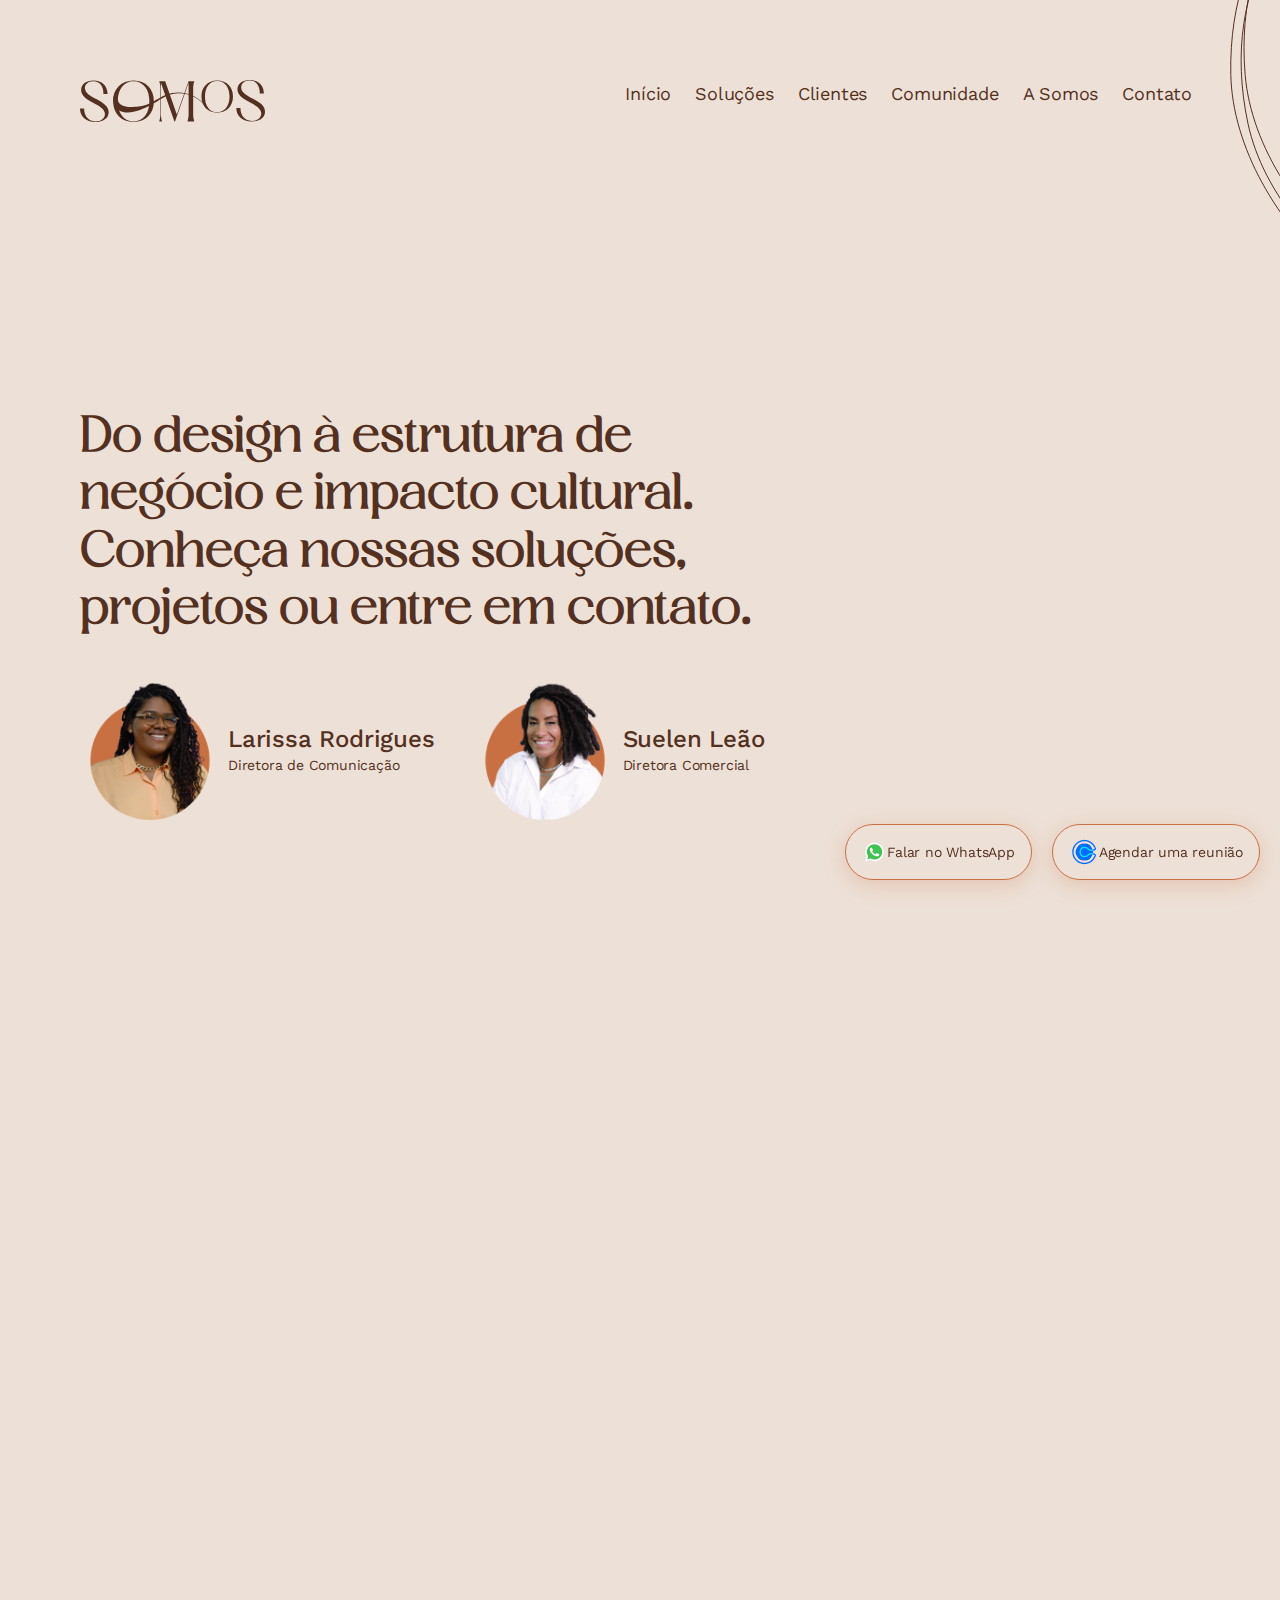
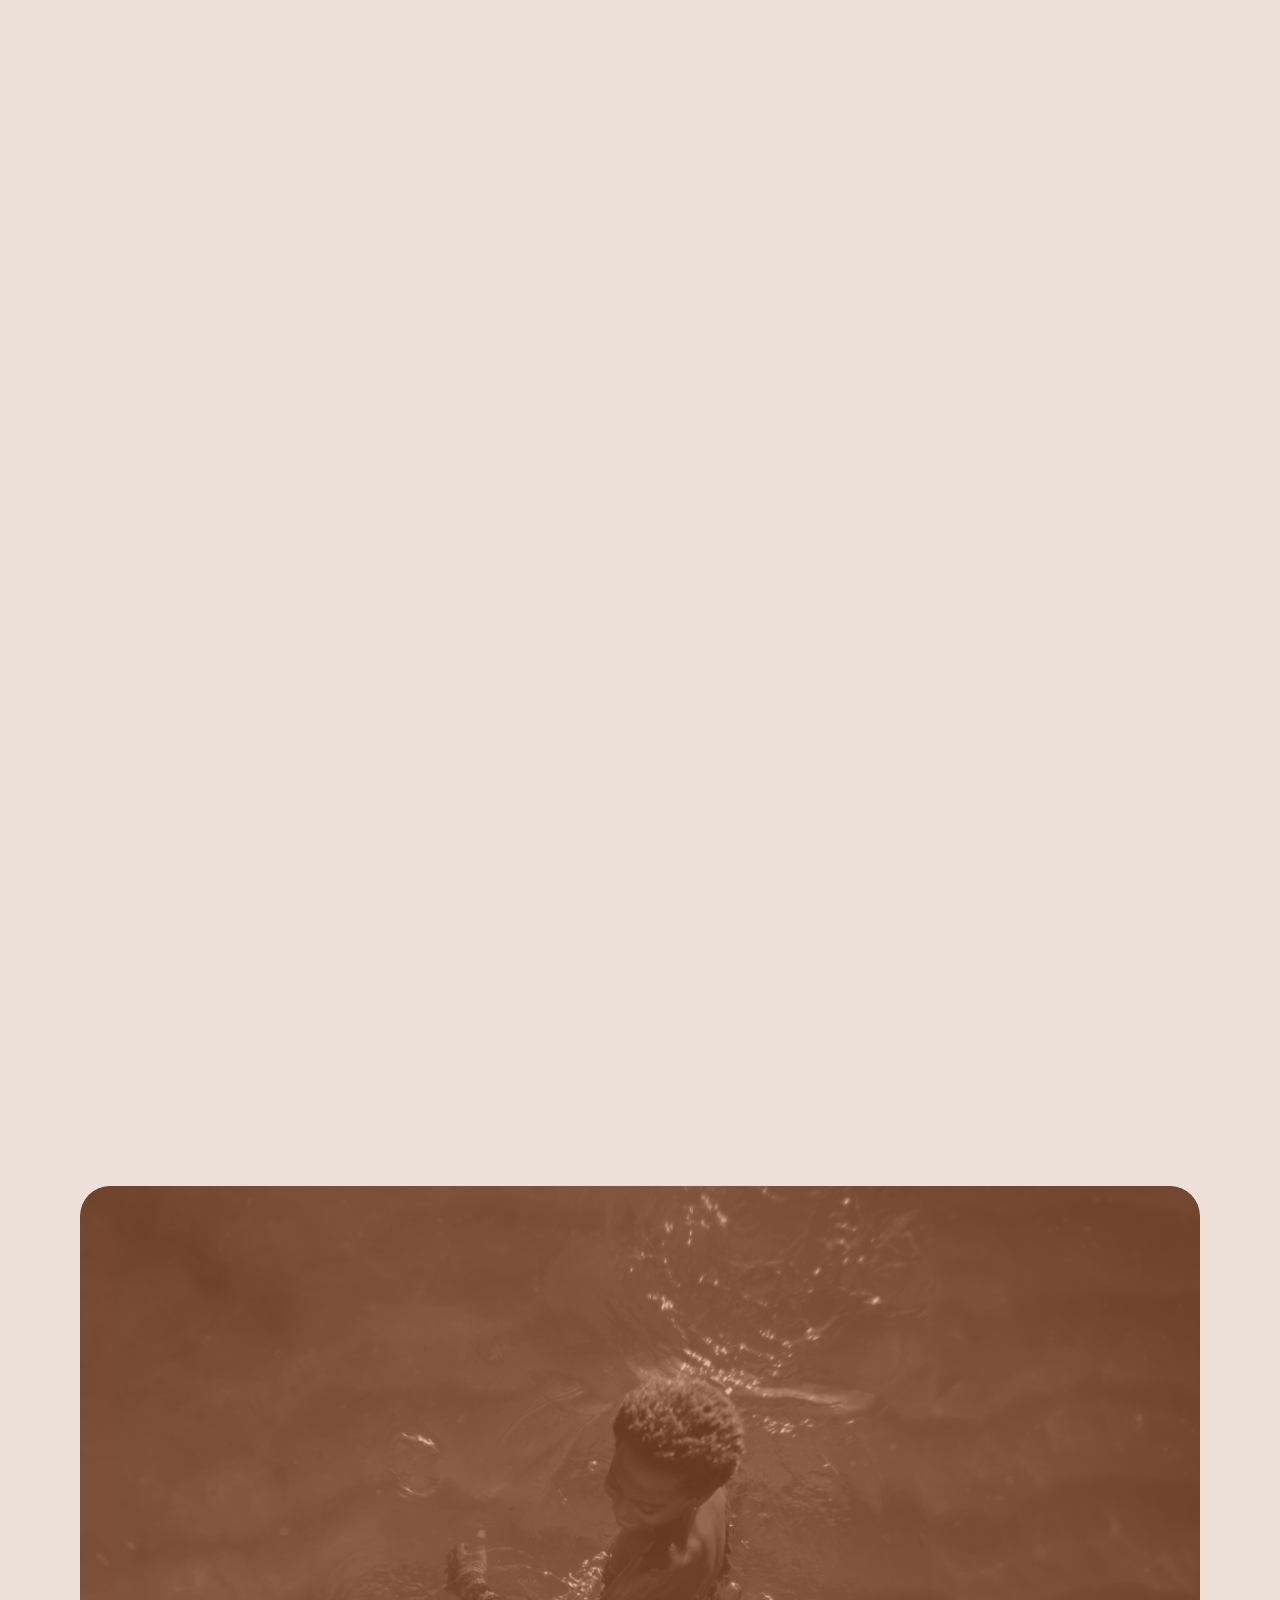
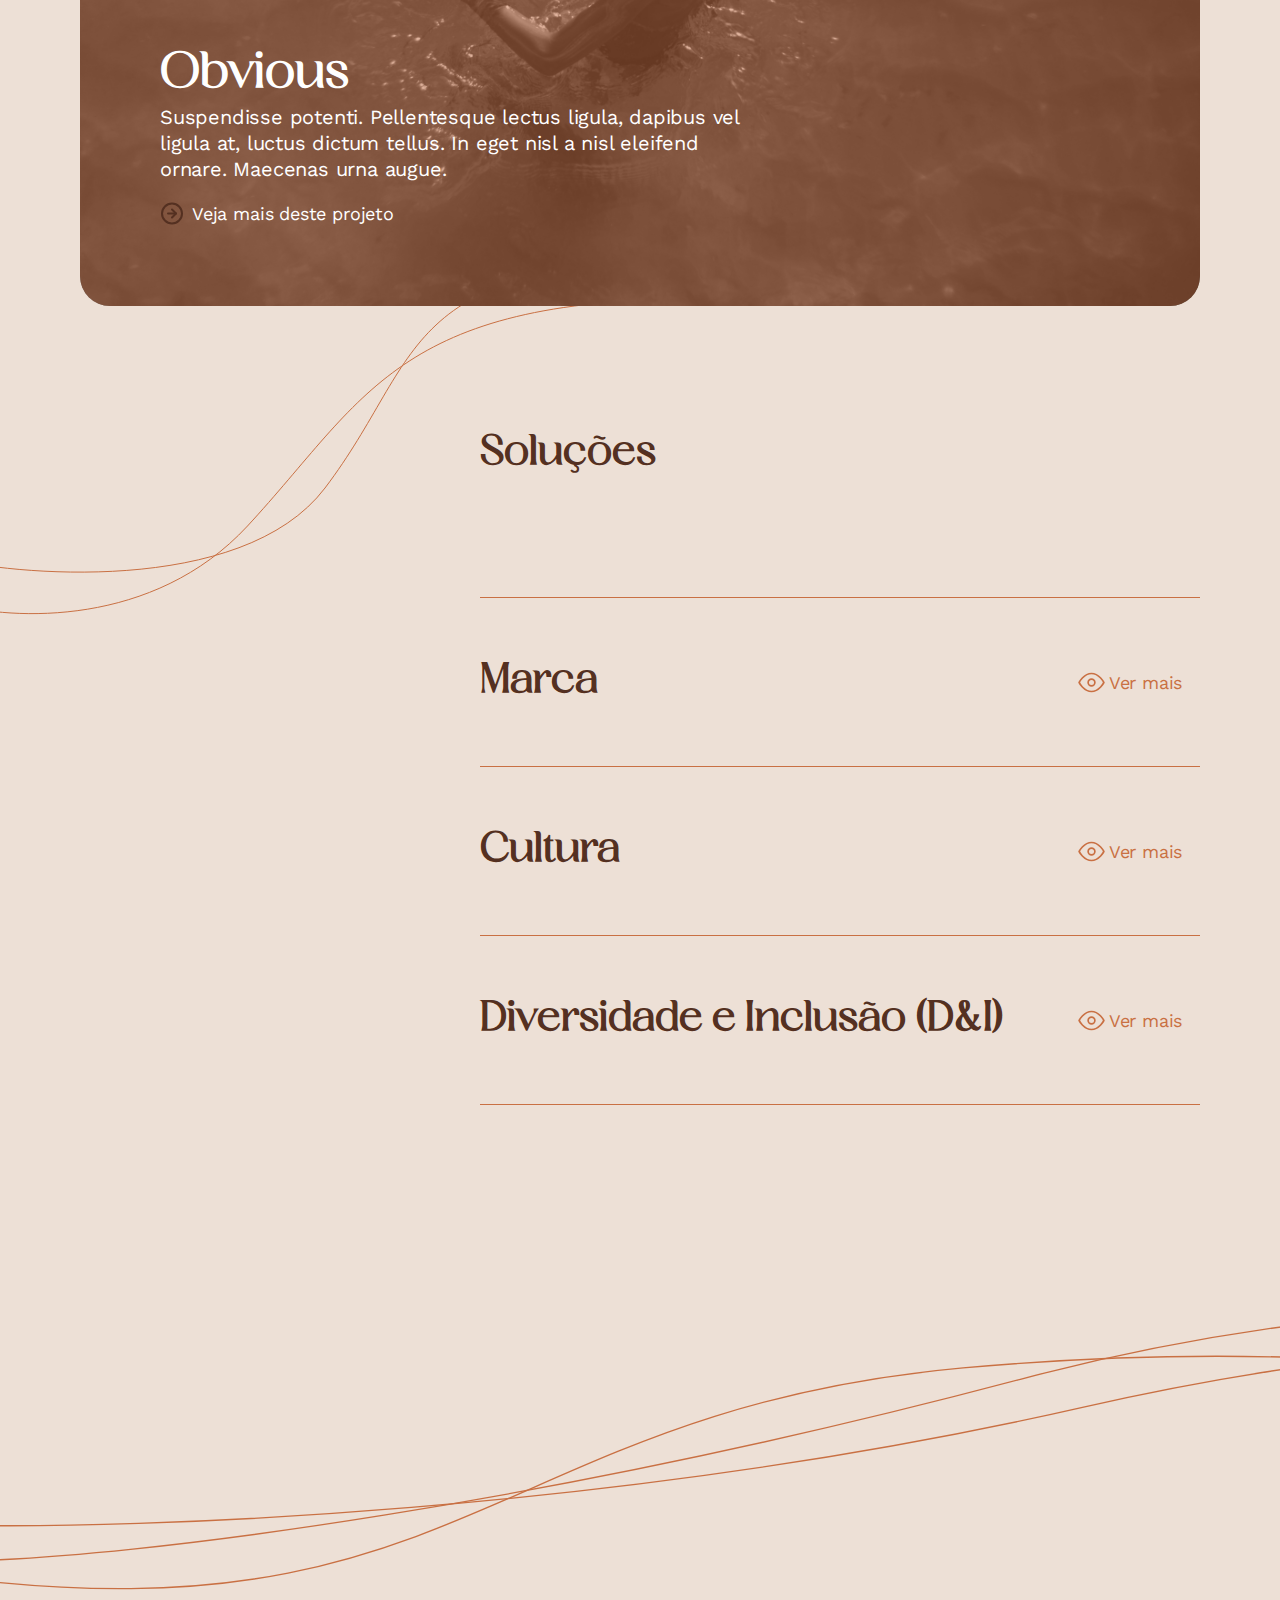
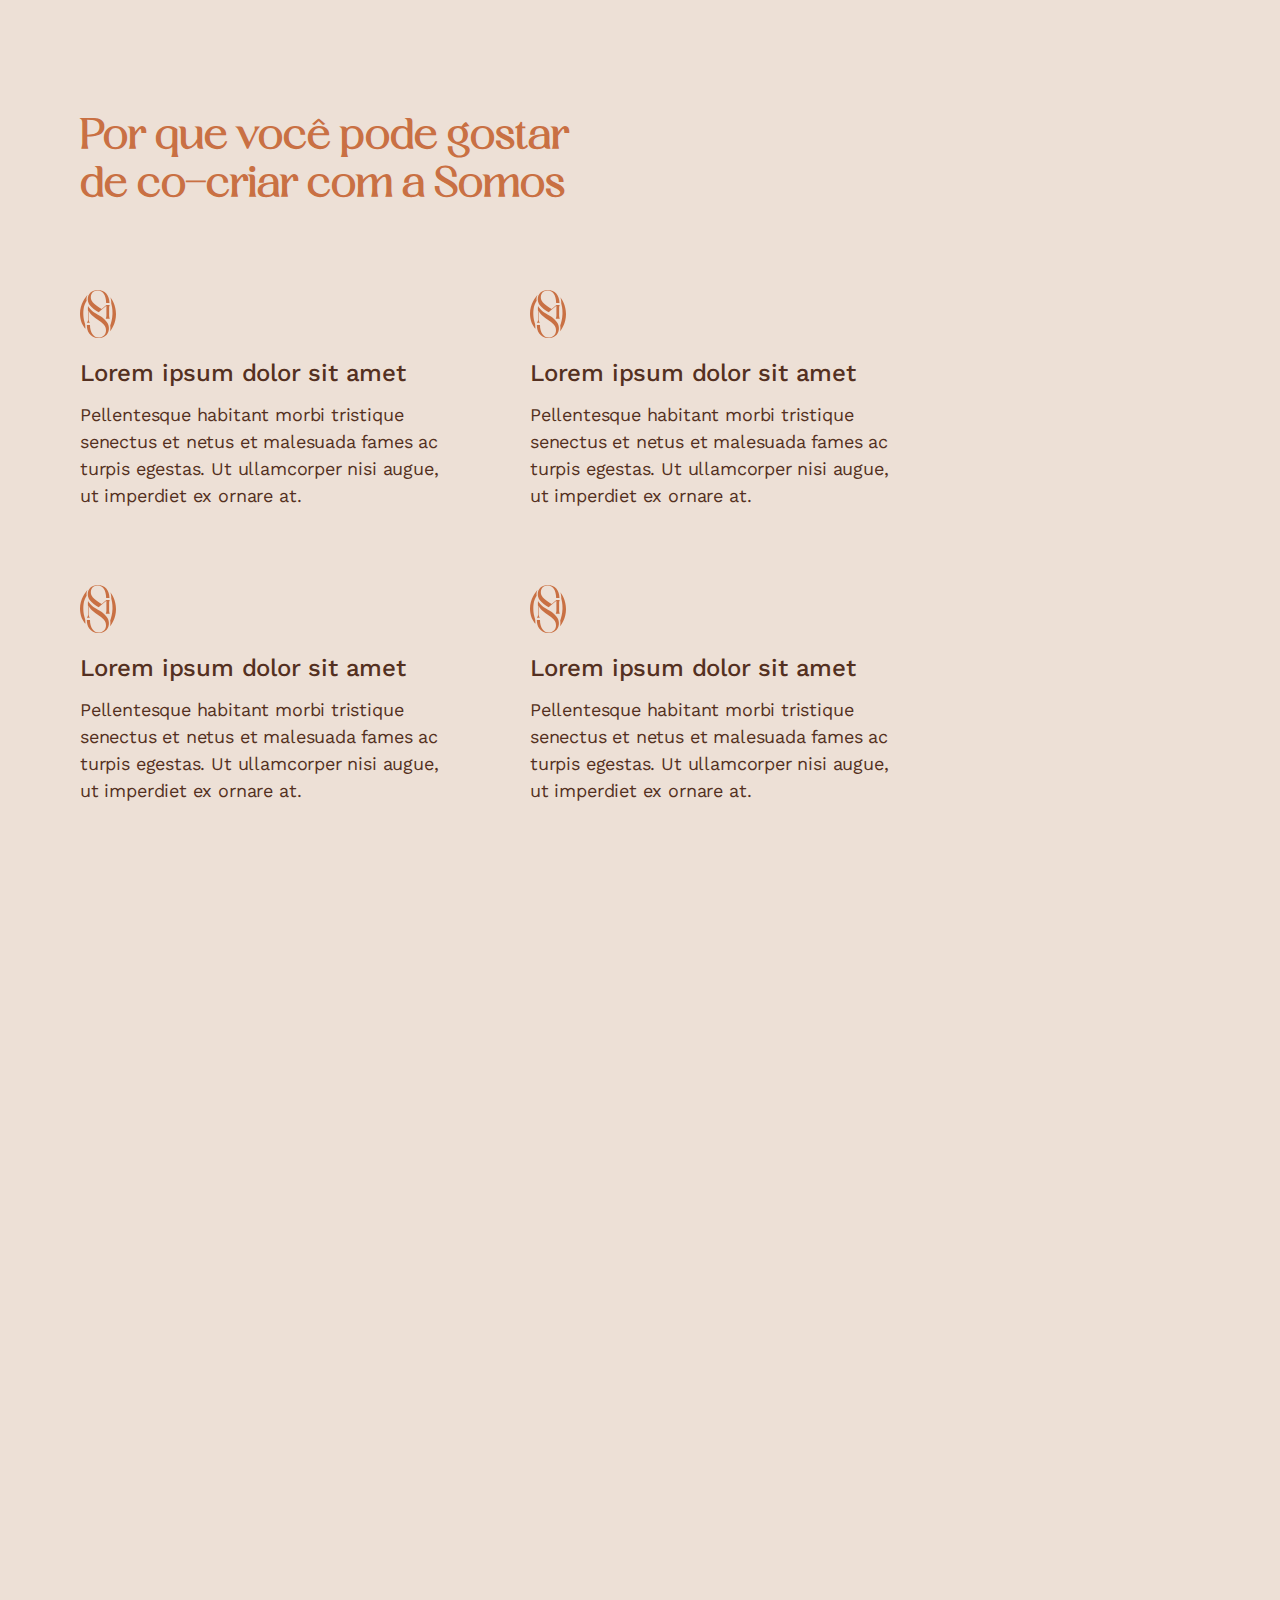
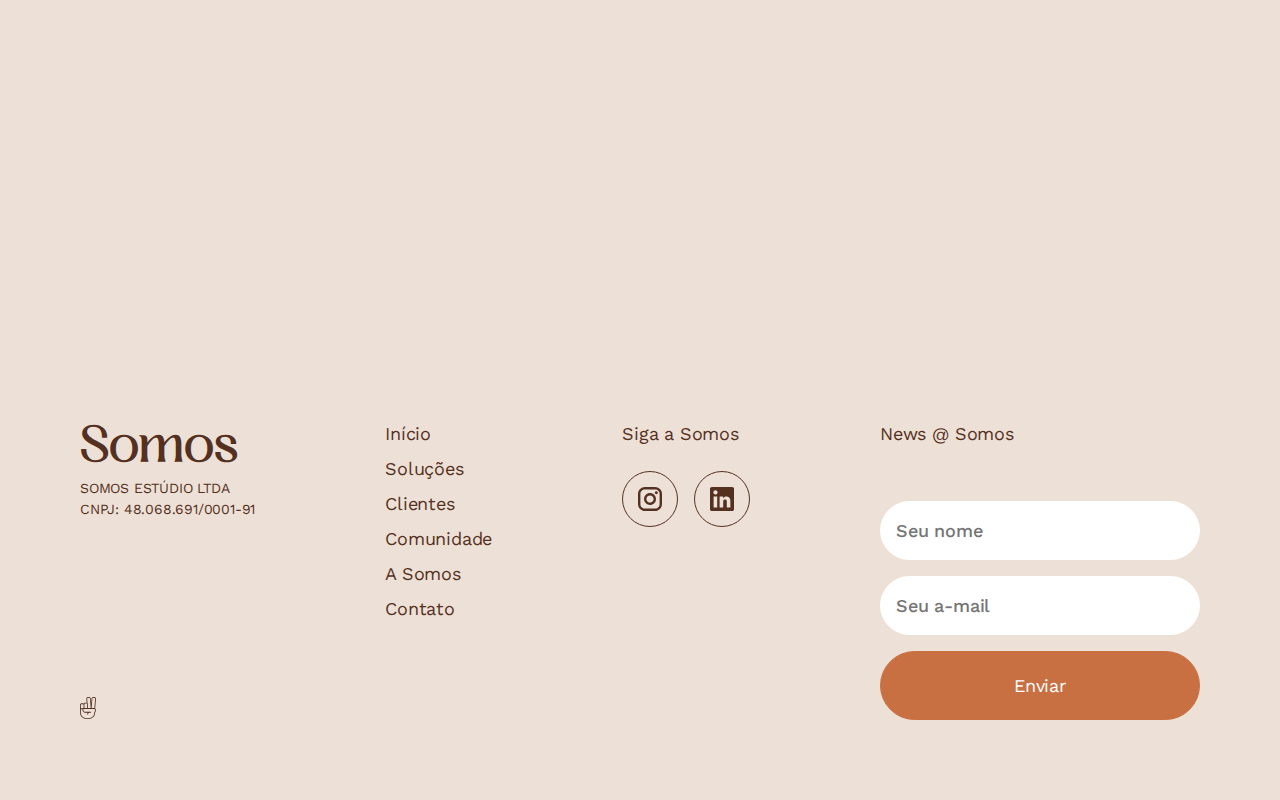
==== commit d4b8156d: "Add files via upload" ====
--- a/index.html
+++ b/index.html
@@ -3,6 +3,7 @@
 
 <head>
     <!-- Metadados básicos -->
+    <meta name="viewport" content="width=device-width, initial-scale=1.0">
     <meta charset="UTF-8">
     <meta http-equiv="X-UA-Compatible" content="IE=edge">
     <meta name="viewport" content="width=device-width, initial-scale=1.0">
@@ -21,6 +22,8 @@
     <!-- Folha de estilos (exemplo usando arquivo externo) -->
     <link rel="stylesheet" href="reset.css">
     <link rel="stylesheet" href="style.css">
+    <link rel="stylesheet" href="responsive.css">
+
 
 
     <!-- Google Fonts -->
@@ -65,7 +68,7 @@
     </header>
 
     <main>
-        <section class="intro box-2">
+        <section class="intro box-1">
             <div>
                 <h1>Do design à estrutura de negócio e impacto cultural. Conheça nossas soluções, projetos ou entre em
                     contato.</h1>
@@ -126,7 +129,7 @@
 
         <div class="conteudo-clientes js-scroll">
             <h2>Um estúdio confiado por pequenos e grandes negócios.</h2>
-            <a href="" class="icon-btn">
+            <a href="/clientes.html" class="icon-btn">
                 <div class=""><img src="img/arrow-right-circle.svg" alt="" class="">
                     <p>Veja o que fizemos juntos com eles</p>
             </a>
@@ -265,7 +268,8 @@
 
     </section>
 
-    <img src="img/linhas.svg" alt="Linhas decorativas do site" class="linhas-decorativas-home">
+    <img src="img/linhas.svg" alt="Linhas decorativas do site" class="linhas-decorativas-home"> 
+
 
     <section class="abordagem-home">
 
@@ -324,6 +328,19 @@
         <button>Envie seu portfólio</button>
 
     </section>
+
+    <div class="botoes-contato-fixo">
+        <div class="botao-de-contato-fixo">
+            <a href="/whatsapp.com" class=""><img src="img/whatsapp.svg" alt="Falar no WhatsApp" class=""><small>Falar
+                    no WhatsApp</small></a>
+        </div>
+
+        <div class="botao-de-contato-fixo">
+            <a href="/whatsapp.com" class=""><img src="img/calendly.png" alt="Falar no WhatsApp" class=""><small>Agendar
+                    uma reunião</small></a>
+        </div>
+
+    </div>
 
 
 
--- a/style.css
+++ b/style.css
@@ -30,7 +30,8 @@
     font-family: Ragasta;
     font-size: 3em;
     font-style: normal;
-    font-weight: 600;
+    font-weight: normal;
+    -webkit-text-stroke: 1.5px;
     line-height: 120%;
     font-variant-ligatures: none;
 }
@@ -39,7 +40,8 @@
     font-family: Ragasta;
     font-size: 2.5em;
     font-style: normal;
-    font-weight: 600;
+    font-weight: normal;
+    -webkit-text-stroke: 1.5px;
     line-height: 120%;
     font-variant-ligatures: none;
     color: #543021;
@@ -163,29 +165,61 @@
     transition: 0.3s;
 }
 
+.botoes-contato-fixo {
+    position: fixed;
+    display: flex;
+    bottom: 20px;
+    right: 20px;
+    gap: 20px;
+    filter: drop-shadow(0px 5px 10px rgba(201, 112, 67, 0.25));
+}
+
+.botao-de-contato-fixo {
+    display: flex;
+    padding: 12px 16px;
+    align-items: center;
+    gap: 4px;
+    background-color: #EDE0D6;
+    border-radius: 100px;
+    border: 1px solid #C97043;
+}
+
+.botao-de-contato-fixo:hover {
+
+    transition: .3s ease;
+    filter: drop-shadow(0px 5px 10px rgba(201, 112, 67, 0.4));
+}
+
+.botao-de-contato-fixo a {
+    display: flex;
+    align-items: center;
+}
+
 #menu {
     display: flex;
     list-style: none;
     gap: 0.5rem;
-  }
-  
-  #menu a {
+}
+
+#menu a {
     display: block;
     padding: 0.5rem;
-  }
-  
-  #btn-mobile {
+}
+
+#btn-mobile {
     display: none;
-  }
+}
 
 
 .back-to-top {
-    background: #fff;
+    background: #C97043;
+    border: 1px solid #543021;
     cursor: pointer;
 
     position: fixed;
     right: 1rem;
-    bottom: 1rem;
+    bottom: 10rem;
+
 
     line-height: 0;
 
@@ -254,17 +288,16 @@
     display: flex;
     flex-direction: column;
     justify-content: center;
-    gap: 80px;
+    gap: 40px;
     border-radius: 30px;
-    padding: 80px;
+    padding: 40px 80px;
 }
 
 .clientes ul {
     display: flex;
     justify-content: center;
-    gap: 80px 80px;
     flex-wrap: wrap;
-
+    gap: 0px 80px;
 }
 
 .clientes img {
@@ -392,7 +425,7 @@
 
 .rounded-image {
     object-fit: cover;
-    border-radius: 15px;
+    border-radius: 30px;
     filter: grayscale(100%);
     width: 100%;
     height: 80vh;
@@ -406,6 +439,7 @@
     left: 0;
     width: 100%;
     height: 80vh;
+    border-radius: 30px;
     background-color: rgba(201, 112, 67, 0.5);
     /* Cor do filtro com 50% de opacidade */
 }
@@ -485,7 +519,7 @@
     display: flex;
     flex-direction: column;
     width: 720px;
-    margin-top: 120px;    
+    margin-top: 120px;
 }
 
 .accordion-item {
@@ -810,6 +844,7 @@
     margin-top: 120px;
     display: flex;
     justify-content: space-between;
+    color: #543021;
 }
 
 .footer-empresa-geral {
@@ -954,6 +989,383 @@
 ::-moz-scrollbar-thumb {
     background: #543021;
 }
+
+
+/*
+ ▄▄▄▄▄▄▄ ▄▄▄     ▄▄▄ ▄▄▄▄▄▄▄ ▄▄    ▄ ▄▄▄▄▄▄▄ ▄▄▄▄▄▄▄ ▄▄▄▄▄▄▄ 
+█       █   █   █   █       █  █  █ █       █       █       █
+█       █   █   █   █    ▄▄▄█   █▄█ █▄     ▄█    ▄▄▄█  ▄▄▄▄▄█
+█     ▄▄█   █   █   █   █▄▄▄█       █ █   █ █   █▄▄▄█ █▄▄▄▄▄ 
+█    █  █   █▄▄▄█   █    ▄▄▄█  ▄    █ █   █ █    ▄▄▄█▄▄▄▄▄  █
+█    █▄▄█       █   █   █▄▄▄█ █ █   █ █   █ █   █▄▄▄ ▄▄▄▄▄█ █
+█▄▄▄▄▄▄▄█▄▄▄▄▄▄▄█▄▄▄█▄▄▄▄▄▄▄█▄█  █▄▄█ █▄▄▄█ █▄▄▄▄▄▄▄█▄▄▄▄▄▄▄█
+Página Clientes
+*/
+
+.main-page {
+    height: auto;
+    margin-bottom: 80px;
+}
+
+.clientes-lista-projetos {
+    display: flex;
+    flex-wrap: wrap;
+    justify-content: space-between;
+    gap: 24px;
+}
+
+.clientes-lista-item-projetos {
+    position: relative;
+    width: 39%;
+    padding: auto;
+    border-radius: 30px;
+}
+
+.clientes-lista-projetos div {
+    display: flex;
+    flex-direction: column;
+    gap: 16px;
+}
+
+.clientes-lista-projetos a {
+    margin-top: 8px;
+}
+
+.clientes-rounded-image {
+    object-fit: cover;
+    border-radius: 30px;
+    filter: grayscale(100%);
+    width: 100%;
+    height: 520px;
+    margin: 0;
+}
+
+.clientes-overlay {
+    margin: 0;
+    position: absolute;
+    top: 0;
+    left: 0;
+    width: 100%;
+    height: 520px;
+    border-radius: 30px;
+    background-color: rgba(201, 112, 67, 0.6);
+    /* Cor do filtro com 50% de opacidade */
+}
+
+.text-overlay-clientes {
+    display: flex;
+    flex-direction: column-reverse;
+    align-items: flex-end;
+    position: absolute;
+    display: flex;
+    bottom: 40px;
+    left: 40px;
+    margin-right: 40px;
+    text-align: left;
+    color: #ffffff;
+}
+
+.text-overlay-clientes h1 {
+    color: #ffffff;
+}
+
+.text-overlay-clientes p {
+    width: 100%;
+}
+
+.clientes-lista-item-projetos-2 {
+    position: relative;
+    width: 59%;
+    padding: auto;
+    border-radius: 30px;
+}
+
+.clientes-lista-projetos div {
+    display: flex;
+    flex-direction: column;
+    gap: 16px;
+}
+
+.clientes-lista-projetos a {
+    margin-top: 8px;
+}
+
+.clientes-rounded-image {
+    object-fit: cover;
+    border-radius: 30px;
+    filter: grayscale(100%);
+    width: 100%;
+    height: 520px;
+    margin: 0;
+}
+
+.clientes-overlay {
+    margin: 0;
+    position: absolute;
+    top: 0;
+    left: 0;
+    width: 100%;
+    height: 520px;
+    border-radius: 30px;
+    background-color: rgba(201, 112, 67, 0.6);
+    /* Cor do filtro com 50% de opacidade */
+}
+
+.text-overlay-clientes {
+    display: flex;
+    flex-direction: column-reverse;
+    align-items: flex-end;
+    position: absolute;
+    display: flex;
+    bottom: 40px;
+    left: 40px;
+    margin-right: 40px;
+    text-align: left;
+    color: #ffffff;
+}
+
+.text-overlay-clientes h1 {
+    color: #ffffff;
+}
+
+.text-overlay-clientes p {
+    width: 100%;
+}
+
+/*
+ ▄▄▄▄▄▄▄ ▄▄▄▄▄▄▄ ▄▄   ▄▄ ▄▄   ▄▄ ▄▄    ▄ ▄▄▄ ▄▄▄▄▄▄  ▄▄▄▄▄▄ ▄▄▄▄▄▄  ▄▄▄▄▄▄▄ 
+█       █       █  █▄█  █  █ █  █  █  █ █   █      ██      █      ██       █
+█       █   ▄   █       █  █ █  █   █▄█ █   █  ▄    █  ▄   █  ▄    █    ▄▄▄█
+█     ▄▄█  █ █  █       █  █▄█  █       █   █ █ █   █ █▄█  █ █ █   █   █▄▄▄ 
+█    █  █  █▄█  █       █       █  ▄    █   █ █▄█   █      █ █▄█   █    ▄▄▄█
+█    █▄▄█       █ ██▄██ █       █ █ █   █   █       █  ▄   █       █   █▄▄▄ 
+█▄▄▄▄▄▄▄█▄▄▄▄▄▄▄█▄█   █▄█▄▄▄▄▄▄▄█▄█  █▄▄█▄▄▄█▄▄▄▄▄▄██▄█ █▄▄█▄▄▄▄▄▄██▄▄▄▄▄▄▄█
+
+*/
+.sessao-comunidades {
+    margin-top: 80px;
+    margin-bottom: 80px;
+}
+
+tag {
+    display: inline-flex;
+    padding: 8px 12px;
+    justify-content: center;
+    align-items: center;
+    gap: 10px;
+    border-radius: 40px;
+    background: var(--terracota, #C97043);
+    color: #fff;
+
+    font-family: Work Sans;
+    font-size: 18px;
+    font-style: normal;
+    font-weight: 400;
+    line-height: 130%;
+    letter-spacing: -0.2px;
+}
+
+.comunidade-card-evento {
+    background-color: #EDE0D6;
+    border: 1px solid #C97043;
+    padding: 40px;
+    border-radius: 30px;
+    color: #543021;
+}
+
+.comunidade-card-evento h3 {
+    margin-top: 24px;
+}
+
+.comunidade-card-evento p {
+    margin-top: 16px;
+    font-family: Work Sans;
+    font-size: 18px;
+    font-style: normal;
+    font-weight: 400;
+    line-height: 130%;
+    letter-spacing: -0.2px;
+}
+
+.comunidade-card-infos {
+    margin-top: 24px;
+    display: flex;
+    gap: 20px;
+}
+
+.comunidade-info {
+    width: 200px;
+}
+
+.comunidade-info p {
+    margin-top: 0px;
+}
+
+.comunidade-card-evento button {
+    padding: 20px 40px;
+    border-radius: 100px;
+    cursor: pointer;
+    border: 1px solid #C97043;
+    background: #C97043;
+    color: #ffffff;
+    font-style: normal;
+    font-weight: 400;
+    letter-spacing: -0.2px;
+    width: 100%;
+    margin-top: 16px;
+}
+
+.comunidade-card-evento button {
+    font-size: 18px;
+    font-style: normal;
+    font-weight: 400;
+    line-height: 150%;
+}
+
+.gallery-comunidades {
+    margin: 80px 0px;
+}
+
+.comunidade-acao {
+    margin-top: 80px;
+    color: #543021;
+    display: flex;
+    align-items: center;
+    gap: 80px;
+}
+
+.comunidade-acao h3 {
+    color: #C97043;
+}
+
+.comunidade-acao p {
+    margin-top: 40px;
+}
+
+.comunidade-galeria {
+    position: relative;
+    max-width: 630px;
+    height: 630px;
+    margin: auto;
+}
+
+.comunidade-slide {
+    display: none;
+}
+
+.comunidade-slide img {
+    padding: 20px;
+    width: 630px;
+    height: 630px;
+    border-radius: 50px;
+    height: auto;
+    transition: 2s;
+}
+
+.comunidade-anterior,
+.comunidade-proximo {
+    user-select: none;
+    cursor: pointer;
+    position: absolute;
+    top: 50%;
+    width: auto;
+    padding: 20px;
+    margin-top: -22px;
+    color: #543021;
+    background-color: #C97043;
+    border-radius: 100px;
+    font-weight: bold;
+    font-size: 24px;
+    transition: 0.6s ease;
+    transition: opacity 0.5s ease-in-out;
+}
+
+.comunidade-proximo {
+    right: 0;
+}
+
+
+/* Materiais */
+
+.materiais {
+    display: flex;
+    flex-direction: column;
+    gap: 24px;
+    margin-bottom: 64px;
+}
+
+
+.materiais-lista-flex {
+    display: flex;
+    flex-wrap: wrap;
+    gap: 50px;
+}
+
+.materiais-lista {
+    position: relative;
+}
+
+.materiais-rounded-image {
+    object-fit: cover;
+    border-radius: 30px;
+    filter: grayscale(100%);
+    width: 100%;
+    height: 340px;
+    margin: 0;
+}
+
+.materiais-overlay {
+    margin: 0;
+    position: absolute;
+    top: 0;
+    left: 0;
+    width: 100%;
+    height: 340px;
+    border-radius: 30px;
+    opacity: 0.8;
+    background: var(--marrom, #543021);
+}
+
+.text-overlay-materiais {
+    display: flex;
+    flex-direction: column-reverse;
+    align-items: flex-end;
+    position: absolute;
+    top: 40px;
+    left: 40px;
+    width: calc(100% - 40px);
+    text-align: left;
+    color: #ffffff;
+}
+
+.materiais-descritivo-do-projeto {
+    position: relative;
+    width: 100%;
+}
+
+.text-overlay-materiais h3 {
+    width: calc(100% - 40px);
+    margin-bottom: 24px;
+    color: #ffffff;
+
+}
+
+.text-overlay-materiais p {
+    color: #ffffff;
+
+}
+
+.descritivo-do-material {
+    width: calc(100% - 40px);
+}
+
+.logotipo-parceiro-material {
+    text-align: right;
+    margin-right: 40px;
+}
+
+
+
 
 
 
@@ -979,7 +1391,8 @@
         font-family: Ragasta;
         font-size: 2em;
         font-style: normal;
-        font-weight: 800;
+        font-weight: normal;
+        -webkit-text-stroke: 1.5px;
         line-height: 120%;
         font-variant-ligatures: none;
         color: #543021;
@@ -987,415 +1400,6 @@
 
 }
 
-/* Responsivo para mobile */
-
-@media (max-width: 600px) {
-
-    body {
-        background-color: #EDE0D6;
-        margin: 0;
-        padding: 80px 20px;
-        overflow-x: hidden;
-    }
-
-    /*type*/
-
-    h1 {
-        font-family: Ragasta;
-        font-size: 32px;
-        font-style: normal;
-        font-weight: 600;
-        line-height: 120%;
-        color: #543021;
-    }
-
-    h2 {
-        font-family: Ragasta;
-        font-size: 28px;
-        font-style: normal;
-        font-weight: 600;
-        line-height: 120%;
-    }
-
-    h3 {
-        font-family: Work Sans;
-        font-size: 32px;
-        font-style: normal;
-        font-weight: normal;
-        line-height: 120%;
-        letter-spacing: -0.32px;
-    }
-
-    h4 {
-        font-family: Work Sans;
-        font-size: 16px;
-        font-style: normal;
-        font-weight: 500;
-        line-height: 130%;
-        letter-spacing: -0.16px;
-    }
-
-    p {
-        font-family: Work Sans;
-        font-size: 16px;
-        font-style: normal;
-        font-weight: 400;
-        line-height: 140%;
-        letter-spacing: -0.16px;
-    }
-
-    small {
-        font-family: Work Sans;
-        font-size: 11px;
-        font-style: normal;
-        font-weight: 400;
-        line-height: 150%;
-        letter-spacing: -0.11px;
-    }
-
-    a {
-        font-family: Work Sans;
-        font-size: 18px;
-        font-style: normal;
-        font-weight: 400;
-        line-height: 150%;
-        letter-spacing: -0.20px;
-    }
-
-     /* Menu Mobile */
-
-     #menu {
-        margin-right: 20px;
-        display: block;
-        position: absolute;
-        width: 80%;
-        top: 150px;
-        right: 0px;
-        background: #C97043;
-        transition: 0.6s;
-        z-index: 1000;
-        height: 0px;
-        visibility: hidden;
-        overflow-y: hidden;
-        border-radius: 30px;
-        padding: 12px;
-      }
-      #nav.active #menu {
-        height: calc(410px);
-        visibility: visible;
-        overflow-y: auto;
-      }
-      #menu a {
-        color: #fff;
-        padding: 1rem 0;
-        margin: 0 1rem;
-        border-bottom: 2px solid rgba(0, 0, 0, 0.1);
-      }
-      #btn-mobile {
-        display: flex;
-        padding: 0.5rem 1rem;
-        font-size: 1rem;
-        border: none;
-        background: none;
-        cursor: pointer;
-        gap: 0.5rem;
-      }
-    
-      #hamburger::after,
-      #hamburger::before {
-        content: '';
-        display: block;
-        width: 20px;
-        height: 2px;
-        background: currentColor;
-        margin-top: 5px;
-        transition: 0.3s;
-        position: relative;
-      }
-      #nav.active #hamburger {
-        border-top-color: transparent;
-      }
-      #nav.active #hamburger::before {
-        transform: rotate(135deg);
-      }
-      #nav.active #hamburger::after {
-        transform: rotate(-135deg);
-        top: -7px;
-      }
-
-    /* Estilos */
-
-    button {
-        padding: 20px 40px;
-        border-radius: 100px;
-        cursor: pointer;
-        border: 1px solid #C97043;
-        background: #EDE0D6;
-        color: #543021;
-        font-style: normal;
-        font-weight: 400;
-        letter-spacing: -0.2px;
-    }
-
-    button a {
-        display: flex;
-        gap: 4px;
-        text-align: center;
-        justify-content: center;
-        align-items: center;
-    }
-
-    button:hover {
-        background-color: #C97043;
-        color: white;
-        transition: 0.3s ease;
-    }
-
-    main {
-        height: 88vh;
-    }
-
-    .intro {
-        display: flex;
-        flex-direction: column;
-        position: absolute;
-        bottom: 40px;
-        gap: 40px;
-    }
-
-    .intro h1 {
-        width: 320px;
-        color: #543021;
-    }
-
-    .team {
-        display: inline-flex;
-        align-items: center;
-        gap: 40px;
-    }
-
-    .team img {
-        width: 60px;
-        height: 60px;
-    }
-
-    .team h4,
-    small {
-        color: #543021;
-    }
-
-    .socia {
-        display: inline-flex;
-        flex-direction: column;
-        align-items: flex-start;
-        gap: 8px;
-    }
-
-    .bg-line-home {
-        z-index: -10000;
-        position: absolute;
-        right: -30px;
-        top: -80px;
-        display: none;
-    }
-
-    .bg-line-home-mob {
-        z-index: -10000;
-        position: absolute;
-        right: 0;
-        top: 0;
-        display: block;
-
-    }
-
-    /* Contato */
-
-    .contato {
-        background-color: #C97043;
-        margin-top: 0px;
-        display: flex;
-        align-items: center;
-        justify-content: center;
-        flex-direction: column;
-        gap: 32px;
-        border-radius: 30px;
-        padding: 64px 16px;
-    }
-
-    .contato-conteudo {
-        width: auto;
-        display: flex;
-        flex-direction: column;
-    }
-
-    .contato-intro h1 {
-        color: #C97043;
-    }
-
-    .contato-conteudo h2 {
-        margin-bottom: 16px;
-        color: white;
-    }
-
-    .contato-conteudo p {
-        color: #ffffff;
-        margin-bottom: 16px;
-    }
-
-    .botoes-conteudo {
-        display: flex;
-        flex-direction: column;
-        gap: 16px;
-        margin-top: 32px;
-    }
-
-    .botoes-conteudo button {
-        color: #ffffff;
-        background-color: #C97043;
-        border: 2px solid #ffffff;
-    }
-
-    .botoes-conteudo button:hover {
-        background-color: #ffffff;
-        border: 2px solid #ffffff;
-        color: #543021;
-    }
-
-    .contato-formulario {
-        display: flex;
-        width: 100%;
-        flex-direction: column;
-        gap: 16px;
-    }
-
-
-    input,
-    textarea {
-        border-radius: 30px;
-        border: 2px solid #543021;
-        background: #ffffff;
-        padding: 16px;
-        resize: none;
-        width: auto;
-    }
-
-    input,
-    textarea {
-        color: #543021;
-        font-family: Work Sans;
-        font-size: 18px;
-        font-style: normal;
-        font-weight: 500;
-        line-height: 150%;
-        letter-spacing: -0.18px;
-    }
-
-    .contato-formulario button {
-        background-color: #C97043;
-        border: 2px solid #ffffff;
-        color: #ffffff;
-        padding: 20px 40px;
-    }
-
-    .contato-formulario button:hover {
-        background-color: #ffffff;
-        border: 2px solid #ffffff;
-        color: #543021;
-    }
-
-    .checkbox {
-        color: #ffffff;
-        display: flex;
-        gap: 8px;
-
-        /* small */
-        font-family: Work Sans;
-        font-size: 14px;
-        font-style: normal;
-        font-weight: 500;
-        line-height: 150%;
-        letter-spacing: -0.14px;
-        padding: 10px 0px;
-        cursor: pointer;
-        width: auto;
-    }
-
-    .checkbox input {
-        width: auto;
-        cursor: pointer;
-        display: inline-block;
-        cursor: pointer;
-        padding: 10px 0px;
-    }
-
-    .traco-contato {
-        display: none;
-        position: absolute;
-        top: 0px;
-        left: 0px;
-    }
-
-    .traco-contato-mob {
-        display: block;
-        position: absolute;
-        top: 0px;
-        left: 0px;
-    }
-
-
-    footer {
-        margin-top: 120px;
-        display: flex;
-        gap: 40px;
-    }
-
-    .footer-social-media-icones {
-        margin-top: 24px;
-        display: flex;
-        gap: 16px;
-    }
-
-    .floating-buttons {
-        display: flex;
-        position: fixed;
-        bottom: 20px;
-        right: 20px;
-        gap: 16px;
-        display: none;
-    }
-
-
-    .floating-buttons button {
-        padding: 12px 16px;
-        border-radius: 100px;
-        cursor: pointer;
-        border: 1px solid #C97043;
-        background: #EDE0D6;
-        color: #543021;
-        font-style: normal;
-        font-weight: 400;
-        letter-spacing: -0.2px;
-    }
-
-    .floating-buttons button a {
-        font-size: 16px;
-        display: flex;
-        gap: 4px;
-        text-align: center;
-        justify-content: center;
-        align-items: center;
-    }
-
-    .floating-buttons button:hover {
-        background-color: #C97043;
-        color: white;
-        transition: 0.3s ease;
-    }
-
-}
-
-
-
 
 /* Scroll Animation */
 
@@ -1460,6 +1464,7 @@
     margin-top: 120px;
     width: 720px;
     margin-bottom: 120px;
+    color: #543021;
 }
 
 .solucoes-intro h1 {
--- a/responsive.css
+++ b/responsive.css
@@ -0,0 +1,872 @@
+/* Responsivo para mobile */
+
+@media (max-width: 768px) {
+
+    body {
+        background-color: #EDE0D6;
+        margin: 0;
+        padding: 80px 20px;
+        overflow-x: hidden;
+    }
+
+    /*type*/
+
+    h1 {
+        font-family: Ragasta;
+        font-size: 32px;
+        font-style: normal;
+        font-weight: normal;
+        -webkit-text-stroke: 1.5px;
+        line-height: 120%;
+        color: #543021;
+    }
+
+    h2 {
+        font-family: Ragasta;
+        font-size: 28px;
+        font-style: normal;
+        font-weight: normal;
+        -webkit-text-stroke: 1.0px;
+        line-height: 120%;
+    }
+
+    h3 {
+        font-family: Work Sans;
+        font-size: 32px;
+        font-style: normal;
+        font-weight: normal;
+        line-height: 120%;
+        letter-spacing: -0.32px;
+    }
+
+    h4 {
+        font-family: Work Sans;
+        font-size: 20px;
+        font-style: normal;
+        font-weight: 500;
+        line-height: 130%;
+        letter-spacing: -0.16px;
+    }
+
+    p {
+        font-family: Work Sans;
+        font-size: 16px;
+        font-style: normal;
+        font-weight: 400;
+        line-height: 140%;
+        letter-spacing: -0.16px;
+    }
+
+    small {
+        font-family: Work Sans;
+        font-size: 11px;
+        font-style: normal;
+        font-weight: 400;
+        line-height: 150%;
+        letter-spacing: -0.11px;
+    }
+
+    a {
+        font-family: Work Sans;
+        font-size: 18px;
+        font-style: normal;
+        font-weight: 400;
+        line-height: 150%;
+        letter-spacing: -0.20px;
+    }
+
+    .linhas-decorativas-home {
+        display: none;
+    }
+
+    .linha-solucoes {
+        display: none;
+    }
+
+    /* Projeto na Home */
+
+    .image-projeto-destaque {
+        position: relative;
+        overflow: hidden;
+        border-radius: 30px;
+    }
+    
+    .rounded-image {
+        object-fit: cover;
+        border-radius: 30px;
+        filter: grayscale(100%);
+        width: 100%;
+        height: 80vh;
+        margin: 0;
+    }
+    
+    .overlay {
+        margin: 0;
+        position: absolute;
+        top: 0;
+        left: 0;
+        width: 100%;
+        height: 80vh;
+        border-radius: 30px;
+        background-color: rgba(201, 112, 67, 0.5);
+        /* Cor do filtro com 50% de opacidade */
+    }
+    
+    .text-overlay {
+        display: flex;
+        flex-direction: column-reverse;
+        align-items: flex-end;
+        position: absolute;
+        display: flex;
+        bottom: 20px;
+        left: 20px;
+        text-align: left;
+        color: #ffffff;
+    }
+    
+    .text-overlay h1 {
+        color: #ffffff;
+        margin-right: 20px;
+    }
+    
+    .text-overlay p {
+        width: auto;
+        margin-right: 20px;
+    }
+
+    .accordion {
+
+    }
+
+    /* Soluções na Home */
+
+    .solucoes-home {
+        margin-top: 80px;
+        position: relative;
+        display: flex;
+        flex-direction: column;
+        height: 1200px;
+    }
+
+
+    .interacao-fala-larissa {
+        position: absolute;
+        bottom: 0;
+        display: flex;
+        flex-direction: column;
+        gap: 16px;
+    }
+    
+    .interacao-fala-larissa p {
+        color: #543021;
+        /* p-menor */
+        font-family: Work Sans;
+        font-size: 18px;
+        font-style: normal;
+        font-weight: 400;
+        line-height: 150%;
+        /* 27px */
+        letter-spacing: -0.18px;
+        width: 220px;
+    }
+    
+    .solucoes-img-lari {
+        width: 140px;
+    }
+    
+    
+    .nav-solucoes {
+        position: absolute;
+        right: 0;
+        top: 0;
+        margin-top: 120px;
+    
+    }
+    
+    .accordion {
+        display: flex;
+        flex-direction: column;
+        width: 100%;
+        margin-top: 80px;
+    }
+    
+    .accordion-item {
+        border-top: 1px solid var(--terracota, #C97043);
+        border-bottom: 1px solid var(--terracota, #C97043);
+    
+        margin-top: -1px;
+    
+        padding: 60px 0px;
+    }
+    
+    .ver-mais-btn {
+        display: flex;
+        justify-content: center;
+        gap: 4px;
+        width: 140px;
+        height: 27px;
+        flex-shrink: 0;
+        color: #543021;
+    }
+    
+    .ver-mais-btn p {
+        font-family: Work Sans;
+        font-size: 18px;
+        font-style: normal;
+        font-weight: 400;
+        line-height: 150%;
+        /* 27px */
+        letter-spacing: -0.18px;
+        color: #C97043;
+    }
+    
+    .ver-mais-btn p:hover {
+        color: #543021;
+        transition: background-color 0.3s ease;
+    }
+    
+    .accordion-header {
+        cursor: pointer;
+        display: flex;
+        justify-content: space-between;
+        align-items: center;
+        transition: background-color 0.3s ease;
+    }
+    
+    .accordion-content {
+        display: none;
+        margin-top: 40px;
+        transition: 01s;
+    }
+    
+    .accordion-content p {
+        color: #543021;
+    }
+
+    /* Abordagem */
+
+.abordagem-home {
+    position: relative;
+    display: flex;
+    flex-direction: column;
+    margin-bottom: 80px;
+}
+
+.abordagem-home h2 {
+    color: #C97043;
+    max-width: 500px;
+    margin-top: 120px;
+}
+
+.abordagem-home h4 {
+    color: #543021;
+    margin-top: 16px;
+}
+
+.abordagem-home p {
+    font-family: Work Sans;
+    font-size: 18px;
+    font-style: normal;
+    font-weight: 400;
+    line-height: 150%;
+    /* 27px */
+    letter-spacing: -0.18px;
+    color: #543021;
+    margin-top: 12px;
+}
+
+.abordagem-home ul {
+    margin-top: 80px;
+    max-width: 1100px;
+    display: flex;
+    width: 100%;
+    align-items: flex-start;
+    align-content: flex-start;
+    gap: 80px 80px;
+    flex-wrap: wrap;
+}
+
+.abordagem-home li {
+    width: 100%;
+    height: 215px;
+    flex-shrink: 0;
+}
+
+
+.interacao-fala-suelen {
+    margin-top: 120px;
+    position: relative;
+    display: flex;
+    flex-direction: column;
+    text-align: right;
+    align-items: end;
+    justify-content: right;
+    gap: 16px;
+}
+
+.interacao-fala-suelen p {
+    color: var(--marrom, #543021);
+    /* p-menor */
+    font-family: Work Sans;
+    font-size: 18px;
+    font-style: normal;
+    font-weight: 400;
+    line-height: 150%;
+    /* 27px */
+    letter-spacing: -0.18px;
+    width: 220px;
+}
+
+/* Chamada Collabs*/
+
+.collab-home {
+    position: relative;
+    display: flex;
+    justify-content: center;
+    align-items: center;
+    flex-direction: column;
+    gap: 32px;
+    margin-top: 0px;
+    background-image: url(img/menino-olhando-pela-janela.png);
+    background-size: cover;
+    background-position: center;
+    height: 100vh;
+    border-radius: 30px;
+    background-color: #C97043;
+}
+
+.collab-home h2 {
+    color: #ffffff;
+    max-width: 620px;
+    text-align: center;
+}
+
+.collab-home p {
+    color: #ffffff;
+    max-width: 620px;
+    text-align: center;
+}
+
+.collab-home button {
+    background-color: rgba(0, 0, 0, 0.0);
+    border: 2px solid #ffffff;
+    color: #ffffff;
+    text-align: center;
+    /* p */
+    font-family: Work Sans;
+    font-size: 20px;
+    font-style: normal;
+    font-weight: 400;
+    line-height: 130%;
+    /* 26px */
+    letter-spacing: -0.2px;
+}
+
+.collab-home button:hover {
+    background-color: #ffffff;
+    border: 2px solid #ffffff;
+    color: #543021;
+}
+
+
+
+
+
+
+
+
+
+
+
+
+
+
+
+
+
+
+
+
+
+    .comunidade-galeria {
+        position: relative;
+        max-width: 800px;
+        margin: auto;
+    }
+
+    .comunidade-slide {
+        display: none;
+    }
+
+    .comunidade-slide img {
+        width: 100%;
+        height: auto;
+    }
+
+    .comunidade-anterior,
+    .comunidade-proximo {
+        cursor: pointer;
+        position: absolute;
+        top: 50%;
+        width: auto;
+        padding: 16px;
+        margin-top: -22px;
+        color: black;
+        font-weight: bold;
+        font-size: 24px;
+        transition: 0.6s ease;
+    }
+
+    .comunidade-proximo {
+        right: 0;
+    }
+
+    /* Menu Mobile */
+
+    #menu {
+        margin-right: 20px;
+        display: block;
+        position: absolute;
+        width: 80%;
+        top: 150px;
+        right: 0px;
+        background: #C97043;
+        transition: 0.6s;
+        z-index: 1000;
+        height: 0px;
+        visibility: hidden;
+        overflow-y: hidden;
+        border-radius: 30px;
+        padding: 12px;
+    }
+
+    #nav.active #menu {
+        height: calc(410px);
+        visibility: visible;
+        overflow-y: auto;
+    }
+
+    #menu a {
+        color: #fff;
+        padding: 1rem 0;
+        margin: 0 1rem;
+        border-bottom: 2px solid rgba(0, 0, 0, 0.1);
+    }
+
+    #btn-mobile {
+        display: flex;
+        padding: 0.5rem 1rem;
+        font-size: 1rem;
+        border: none;
+        background: none;
+        cursor: pointer;
+        gap: 0.5rem;
+    }
+
+    #hamburger::after,
+    #hamburger::before {
+        content: '';
+        display: block;
+        width: 20px;
+        height: 2px;
+        background: currentColor;
+        margin-top: 5px;
+        transition: 0.3s;
+        position: relative;
+    }
+
+    #nav.active #hamburger {
+        border-top-color: transparent;
+    }
+
+    #nav.active #hamburger::before {
+        transform: rotate(135deg);
+    }
+
+    #nav.active #hamburger::after {
+        transform: rotate(-135deg);
+        top: -7px;
+    }
+
+    /* Estilos */
+
+    button {
+        padding: 20px 40px;
+        border-radius: 100px;
+        cursor: pointer;
+        border: 1px solid #C97043;
+        background: #EDE0D6;
+        color: #543021;
+        font-style: normal;
+        font-weight: 400;
+        letter-spacing: -0.2px;
+    }
+
+    button a {
+        display: flex;
+        gap: 4px;
+        text-align: center;
+        justify-content: center;
+        align-items: center;
+    }
+
+    button:hover {
+        background-color: #C97043;
+        color: white;
+        transition: 0.3s ease;
+    }
+
+    main {
+        height: 88vh;
+    }
+
+    .intro {
+        display: flex;
+        flex-direction: column;
+        position: absolute;
+        bottom: 40px;
+        gap: 40px;
+    }
+
+    .intro h1 {
+        width: 320px;
+        color: #543021;
+    }
+
+    .team {
+        display: inline-flex;
+        align-items: center;
+        gap: 40px;
+    }
+
+    .team img {
+        width: 60px;
+        height: 60px;
+    }
+
+    .team h4,
+    small {
+        color: #543021;
+    }
+
+    .socia {
+        display: inline-flex;
+        flex-direction: column;
+        align-items: flex-start;
+        gap: 8px;
+    }
+
+    .bg-line-home {
+        z-index: -10000;
+        position: absolute;
+        right: -30px;
+        top: -80px;
+        display: none;
+    }
+
+    .bg-line-home-mob {
+        z-index: -10000;
+        position: absolute;
+        right: 0;
+        top: 0;
+        display: block;
+
+    }
+
+    /* Clientes */
+
+    .clientes {
+        background-color: #C97043;
+        margin-top: 40px;
+        display: flex;
+        flex-direction: column;
+        justify-content: center;
+        border-radius: 20px;
+        padding: 20px;
+    }
+
+    .clientes ul {
+        display: flex;
+        justify-content: center;
+        gap: 20px 20px;
+        flex-wrap: wrap;
+
+    }
+
+    .clientes img {
+        max-width: 120px;
+    }
+
+    .clientes h2 {
+        max-width: 100%;
+        color: #ffffff;
+    }
+
+    .clientes p {
+        font-family: Work Sans;
+        font-size: 14px;
+        font-style: normal;
+        font-weight: 400;
+        line-height: 150%;
+        letter-spacing: -0.18px;
+        color: #ffffff;
+    }
+
+    /* Depoimentos */
+
+    .section-02 {
+        display: flex;
+        flex-direction: column;
+        gap: 80;
+    }
+
+    .gallery {
+        margin-top: 320px;
+        margin-bottom: 320px;
+        display: grid;
+        grid-template-columns: repeat(4, 300px);
+        grid-template-rows: 1fr;
+        grid-column-gap: 20px;
+        grid-row-gap: 120px;
+        overflow: scroll;
+        width: 100%;
+        scroll-snap-type: both mandatory;
+        scroll-behavior: smooth;
+        user-select: none;
+    }
+
+    .gallery ul {
+        
+    }
+
+    ul.gallery {
+        padding: 0px;
+    }
+
+    
+
+    .depoimento-texto {
+        font-family: Work Sans;
+        font-size: 18px;
+        font-style: normal;
+        font-weight: 400;
+        line-height: 150%;
+        letter-spacing: -0.18px;
+        margin-bottom: 16px;
+        margin-top: 16px;
+        width: 100%;
+        color: #543021;
+    }
+
+    .active {
+        scroll-snap-type: unset;
+    }
+
+    /* This is from w3schools */
+    /* 
+    https://www.w3schools.com/howto/howto_css_hide_scrollbars.asp */
+    /* Hide scrollbar for Chrome, Safari and Opera */
+    .gallery::-webkit-scrollbar {
+        display: none;
+    }
+
+    /* Hide scrollbar for IE, Edge and Firefox */
+    .gallery {
+        -ms-overflow-style: none;
+        /* IE and Edge */
+        scrollbar-width: none;
+        /* Firefox */
+    }
+
+    .depoimento-nome,
+    .depoimento-empresa {
+        color: #543021;
+    }
+
+
+
+    /* Contato */
+
+    .contato {
+        background-color: #C97043;
+        margin-top: 0px;
+        display: flex;
+        align-items: center;
+        justify-content: center;
+        flex-direction: column;
+        gap: 32px;
+        border-radius: 30px;
+        padding: 64px 16px;
+    }
+
+    .contato-conteudo {
+        width: auto;
+        display: flex;
+        flex-direction: column;
+    }
+
+    .contato-intro h1 {
+        color: #C97043;
+    }
+
+    .contato-conteudo h2 {
+        margin-bottom: 16px;
+        color: white;
+    }
+
+    .contato-conteudo p {
+        color: #ffffff;
+        margin-bottom: 16px;
+    }
+
+    .botoes-conteudo {
+        display: flex;
+        flex-direction: column;
+        gap: 16px;
+        margin-top: 32px;
+    }
+
+    .botoes-conteudo button {
+        color: #ffffff;
+        background-color: #C97043;
+        border: 2px solid #ffffff;
+    }
+
+    .botoes-conteudo button:hover {
+        background-color: #ffffff;
+        border: 2px solid #ffffff;
+        color: #543021;
+    }
+
+    .contato-formulario {
+        display: flex;
+        width: 100%;
+        flex-direction: column;
+        gap: 16px;
+    }
+
+
+    input,
+    textarea {
+        border-radius: 30px;
+        border: 2px solid #543021;
+        background: #ffffff;
+        padding: 16px;
+        resize: none;
+        width: auto;
+    }
+
+    input,
+    textarea {
+        color: #543021;
+        font-family: Work Sans;
+        font-size: 18px;
+        font-style: normal;
+        font-weight: 500;
+        line-height: 150%;
+        letter-spacing: -0.18px;
+    }
+
+    .contato-formulario button {
+        background-color: #C97043;
+        border: 2px solid #ffffff;
+        color: #ffffff;
+        padding: 20px 40px;
+    }
+
+    .contato-formulario button:hover {
+        background-color: #ffffff;
+        border: 2px solid #ffffff;
+        color: #543021;
+    }
+
+    .checkbox {
+        color: #ffffff;
+        display: flex;
+        gap: 8px;
+
+        /* small */
+        font-family: Work Sans;
+        font-size: 14px;
+        font-style: normal;
+        font-weight: 500;
+        line-height: 150%;
+        letter-spacing: -0.14px;
+        padding: 10px 0px;
+        cursor: pointer;
+        width: auto;
+    }
+
+    .checkbox input {
+        width: auto;
+        cursor: pointer;
+        display: inline-block;
+        cursor: pointer;
+        padding: 10px 0px;
+    }
+
+    .traco-contato {
+        display: none;
+        position: absolute;
+        top: 0px;
+        left: 0px;
+    }
+
+    .traco-contato-mob {
+        display: block;
+        position: absolute;
+        top: 0px;
+        left: 0px;
+    }
+
+    footer {
+        margin-top: 80px;
+        display: flex;
+        flex-direction: column-reverse;
+        gap: 40px;
+    }
+
+    .footer-social-media-icones {
+        margin-top: 24px;
+        display: flex;
+        gap: 16px;
+    }
+
+    .floating-buttons {
+        display: flex;
+        position: fixed;
+        bottom: 20px;
+        right: 20px;
+        gap: 16px;
+        display: none;
+    }
+
+
+    .floating-buttons button {
+        padding: 12px 16px;
+        border-radius: 100px;
+        cursor: pointer;
+        border: 1px solid #C97043;
+        background: #EDE0D6;
+        color: #543021;
+        font-style: normal;
+        font-weight: 400;
+        letter-spacing: -0.2px;
+    }
+
+    .floating-buttons button a {
+        font-size: 16px;
+        display: flex;
+        gap: 4px;
+        text-align: center;
+        justify-content: center;
+        align-items: center;
+    }
+
+    .floating-buttons button:hover {
+        background-color: #C97043;
+        color: white;
+        transition: 0.3s ease;
+    }
+
+}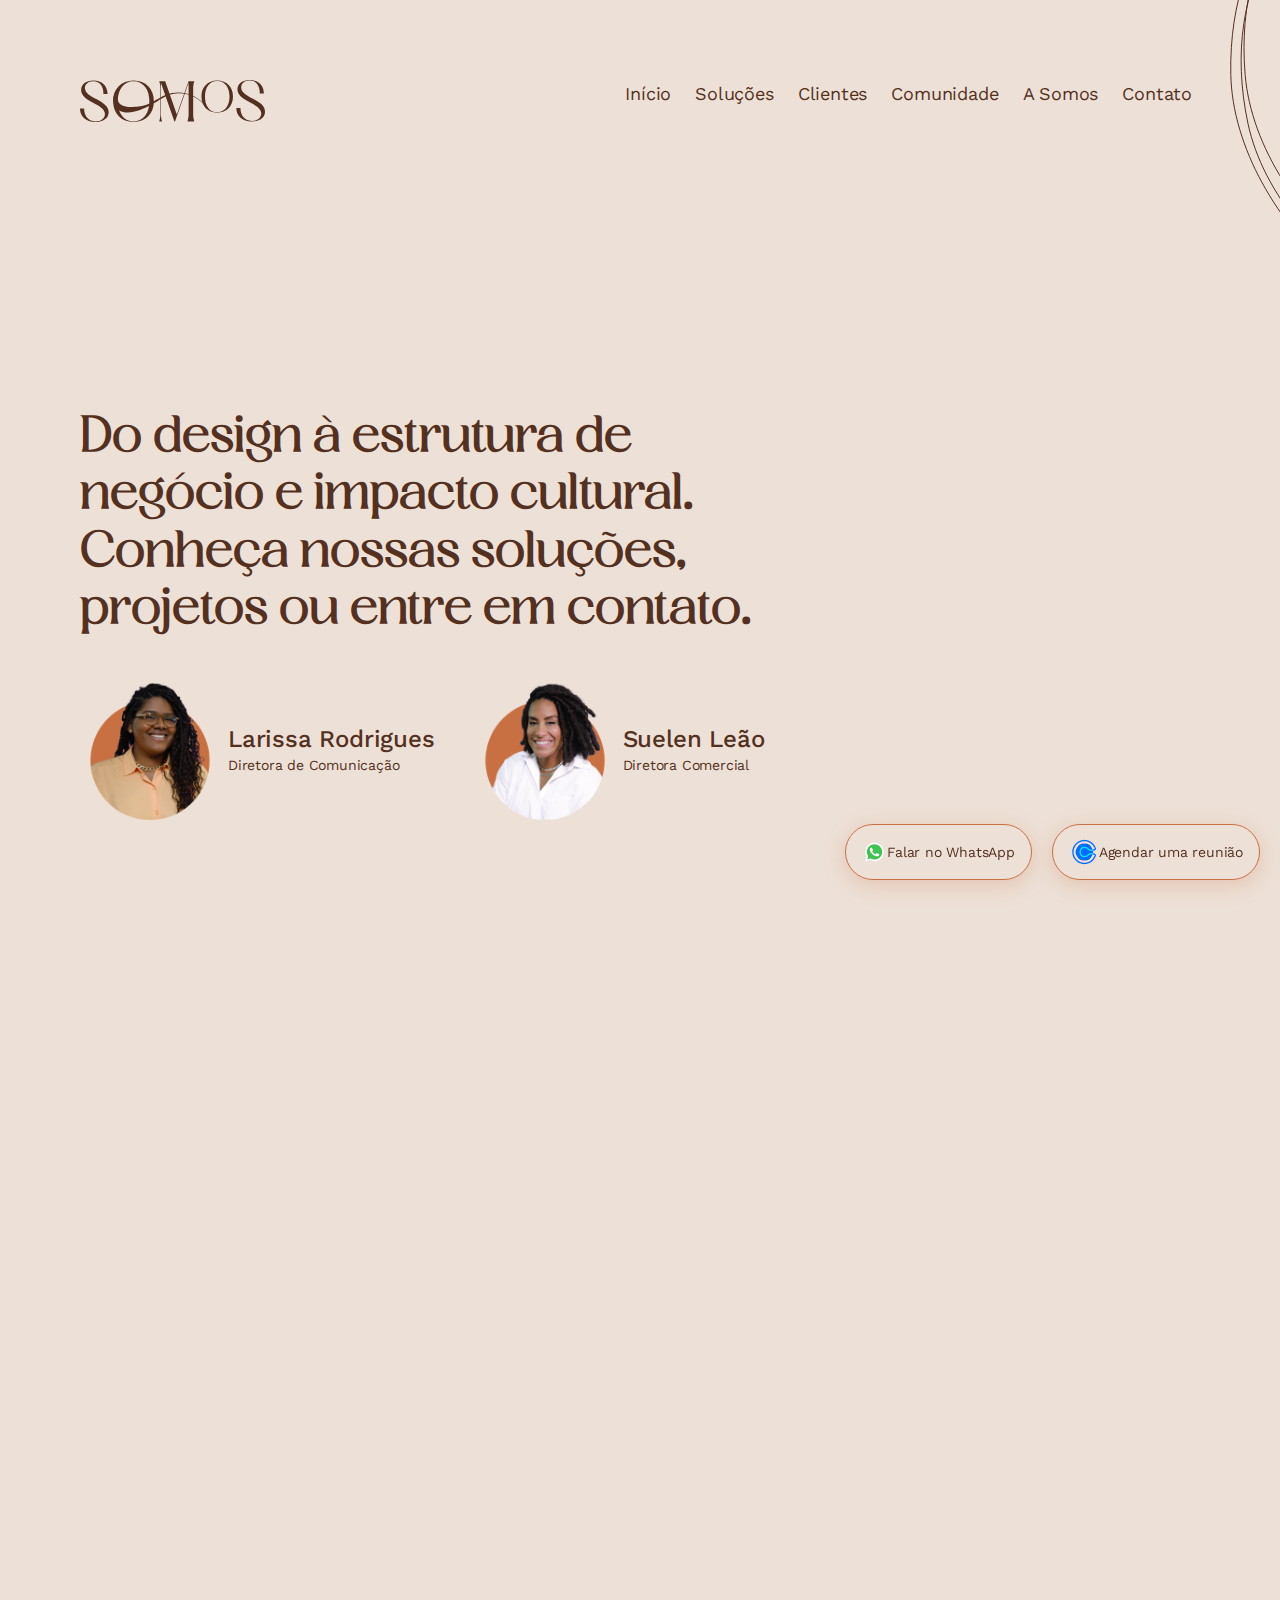
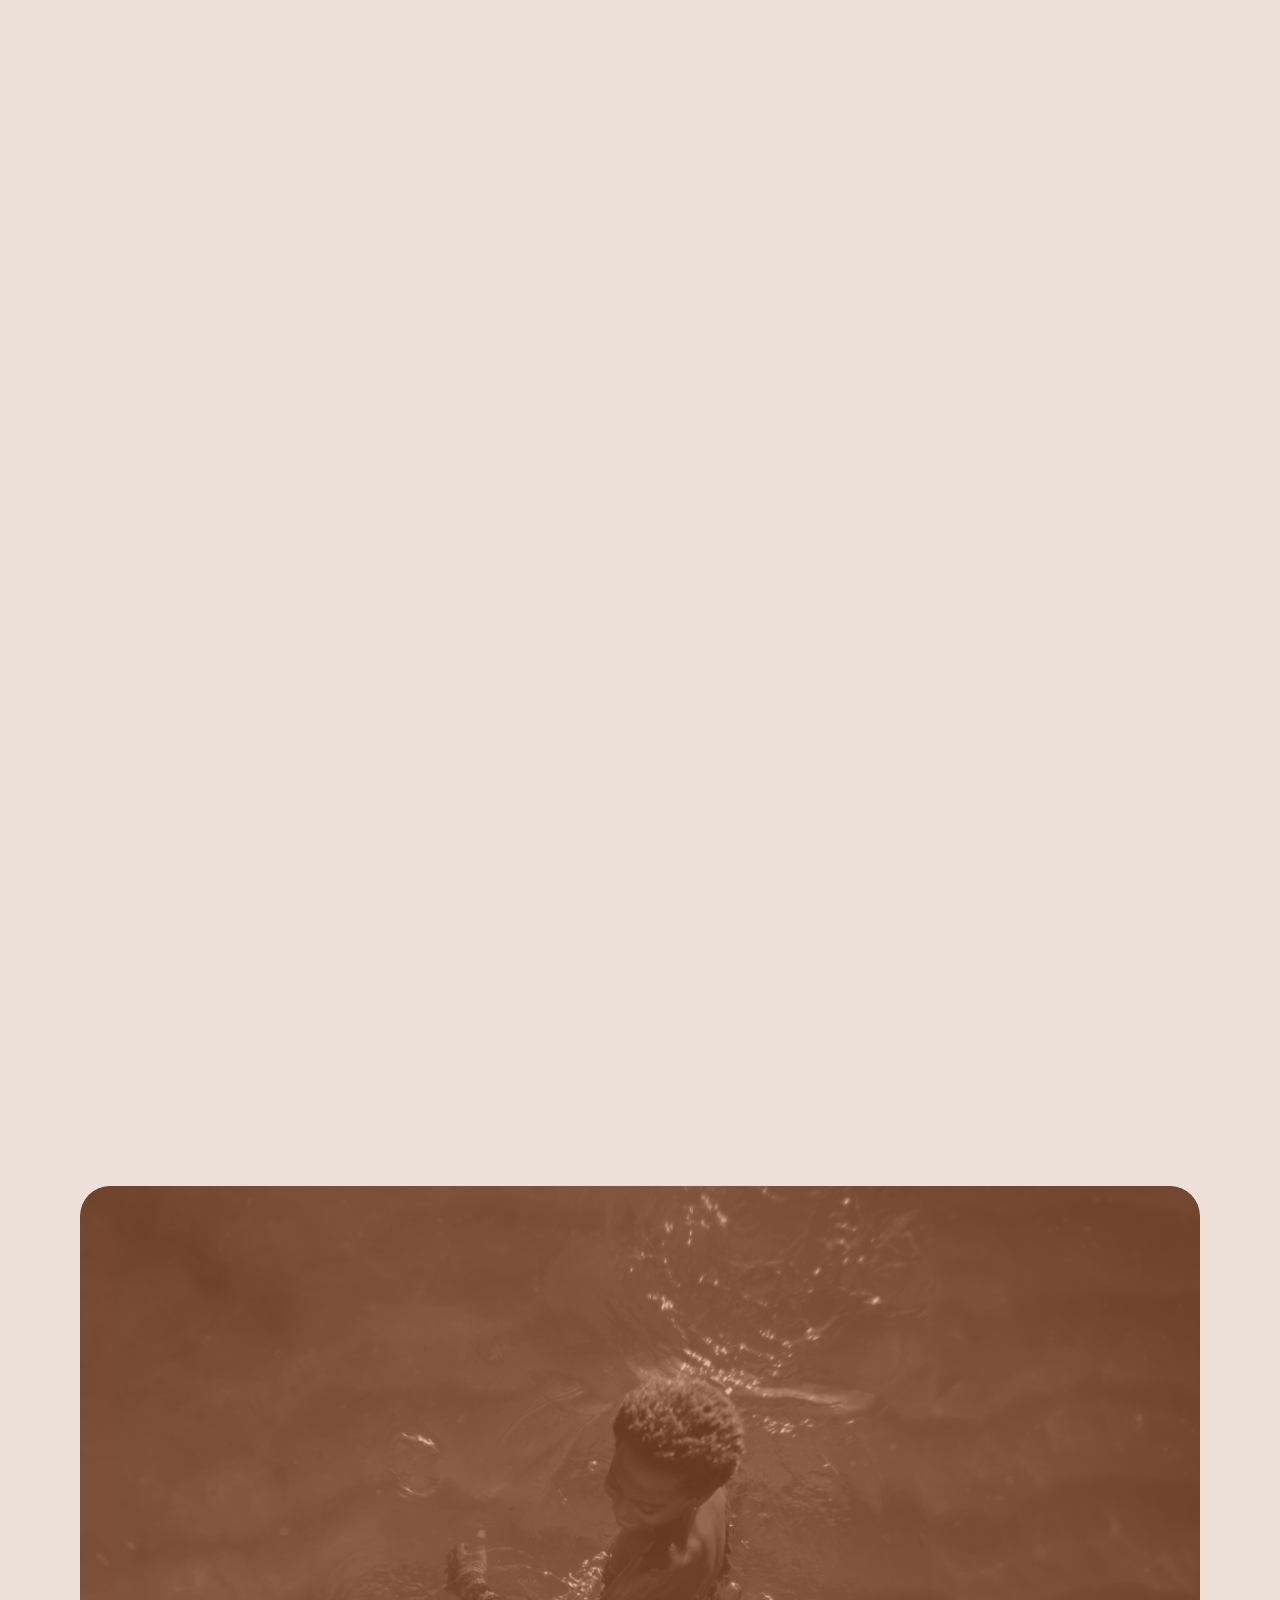
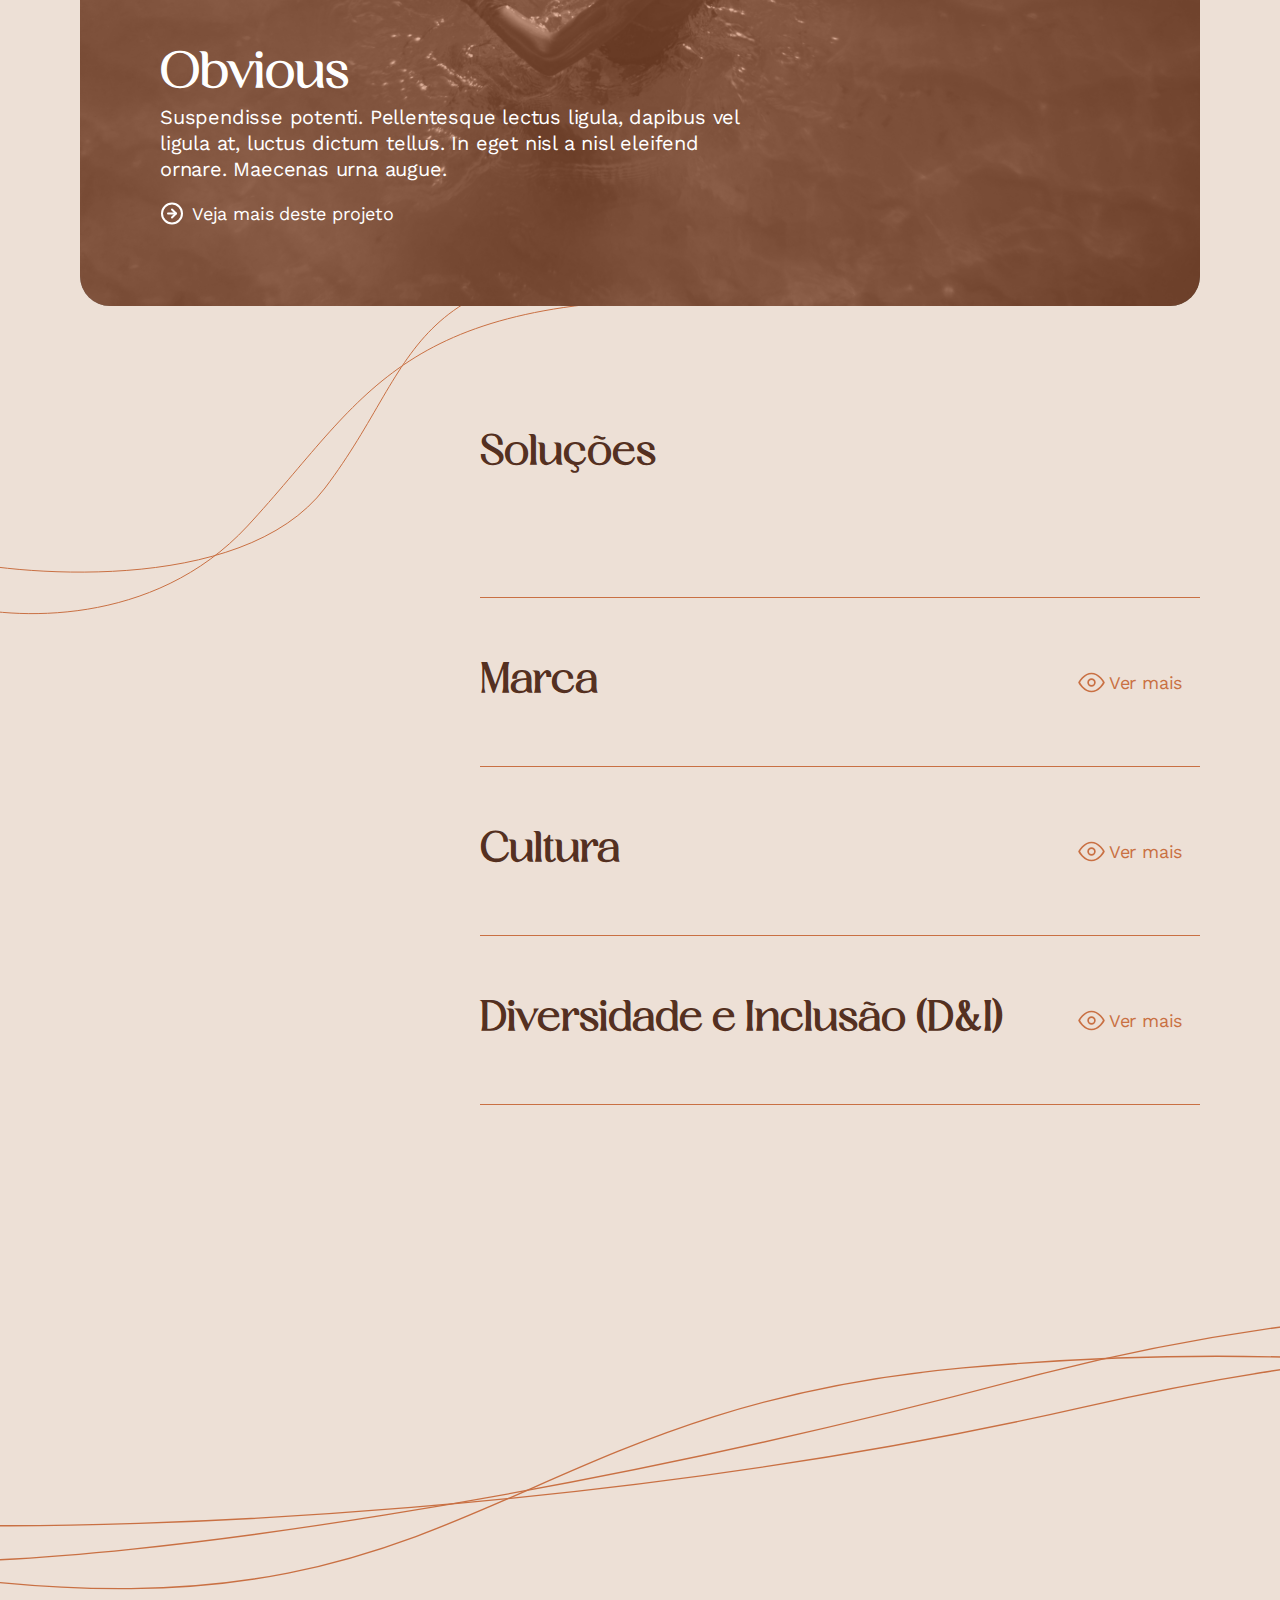
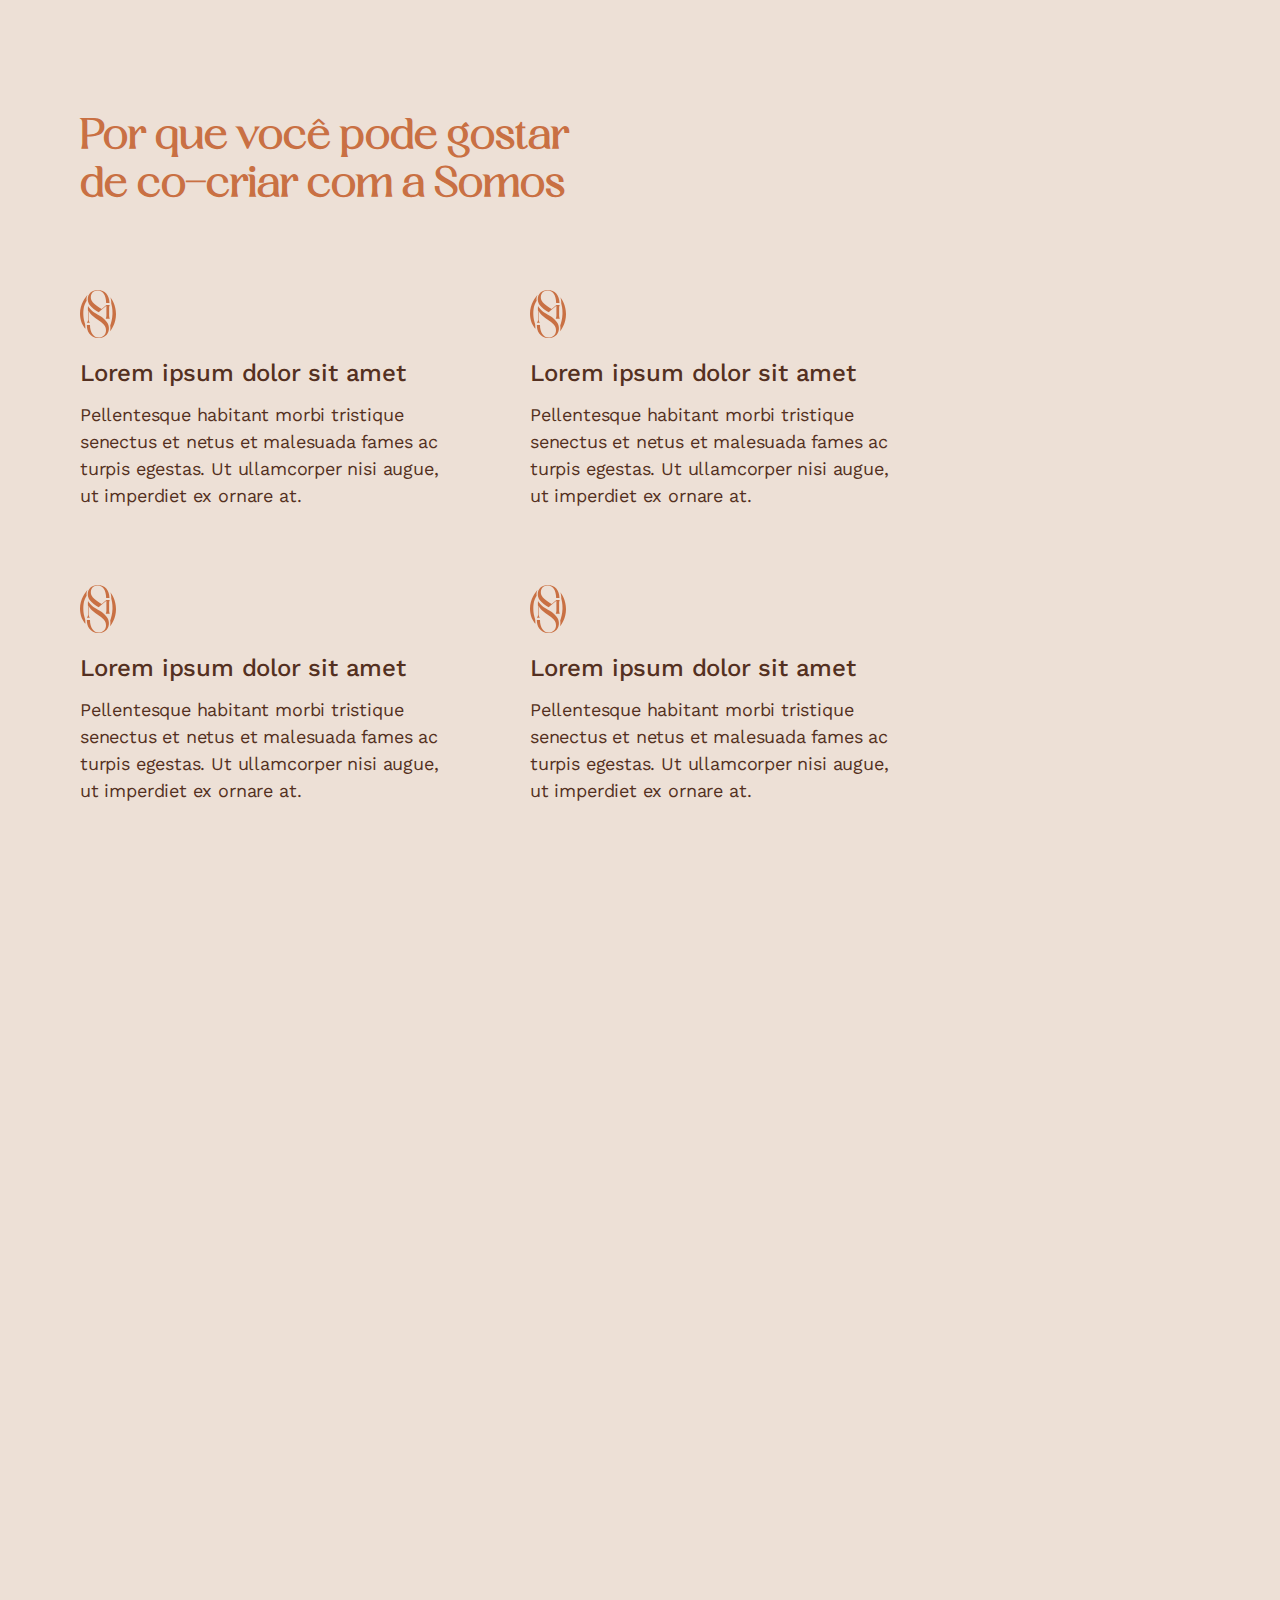
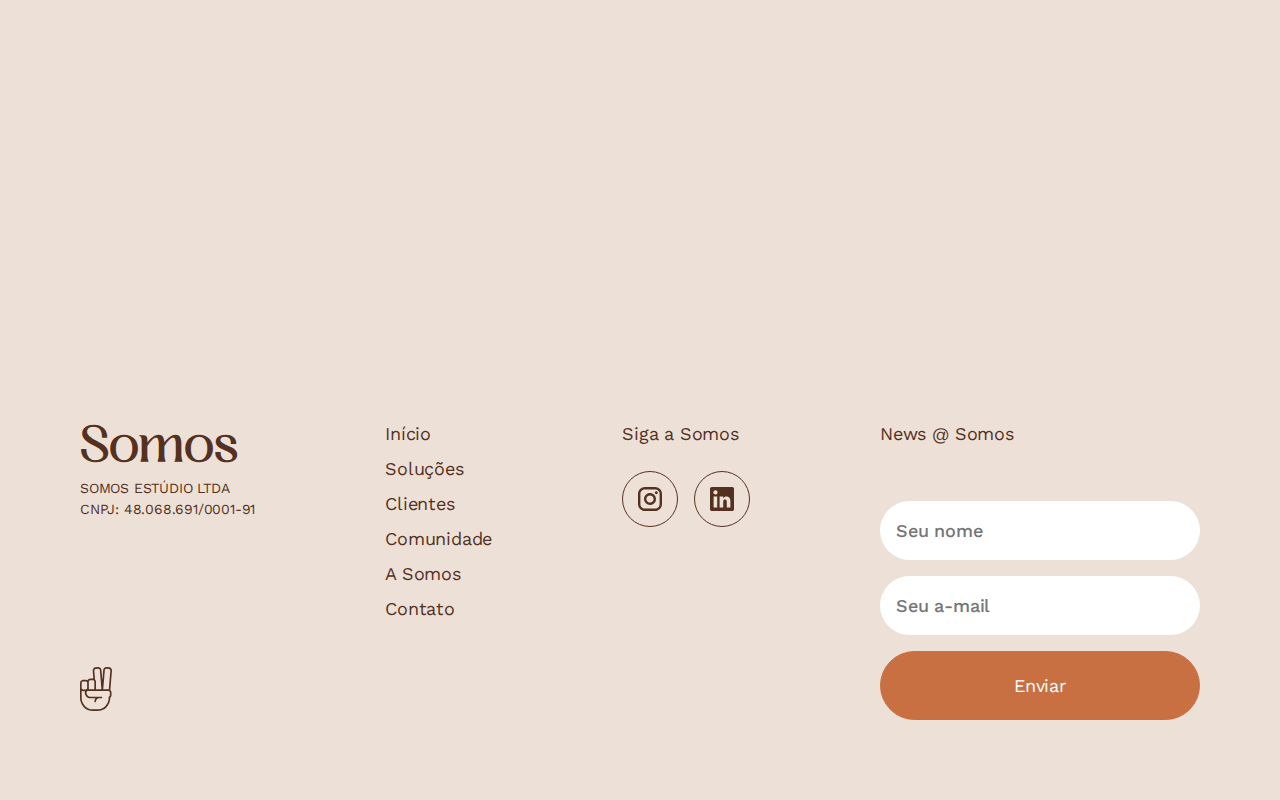
==== commit dc8cb000: "Add files via upload" ====
--- a/index.html
+++ b/index.html
@@ -183,6 +183,7 @@
     <section class="">
 
         <div class="image-projeto-destaque">
+
             <img class="rounded-image" src="img/menino-na-praia.jpg" alt="Imagem do projeto">
             <div class="overlay"></div>
             <div class="text-overlay">
@@ -196,6 +197,7 @@
                     </a>
                 </div>
             </div>
+
         </div>
 
     </section>
@@ -268,7 +270,7 @@
 
     </section>
 
-    <img src="img/linhas.svg" alt="Linhas decorativas do site" class="linhas-decorativas-home"> 
+    <img src="img/linhas.svg" alt="Linhas decorativas do site" class="linhas-decorativas-home">
 
 
     <section class="abordagem-home">
@@ -350,7 +352,13 @@
                 <h1>Somos</h1>
                 <small>SOMOS ESTÚDIO LTDA<br>CNPJ: 48.068.691/0001-91</small>
             </div>
-            <img src="img/sidney-souza.svg" alt="Sidney Souza Designer" class="">
+
+            <div class="sidneysouza">
+                <a href="https://sidneysouza.com" target="_blank" alt="Acessar site">
+                    <img src="img/sidney-souza.svg" alt="Website feito por Sidney Souza">
+                </a>
+            </div>
+            
         </div>
         <ul class="menu-footer">
             <li><a href="index.html" class="">Início</a></li>
--- a/style.css
+++ b/style.css
@@ -21,6 +21,10 @@
 @font-face {
     font-family: Ragasta;
     src: url(assets/ragasta-font/Ragasta.otf);
+}
+
+.sidneysouza img {
+    min-width: 32px;
 }
 
 /*type*/
--- a/responsive.css
+++ b/responsive.css
@@ -59,7 +59,7 @@
 
     small {
         font-family: Work Sans;
-        font-size: 11px;
+        font-size: 14px;
         font-style: normal;
         font-weight: 400;
         line-height: 150%;
@@ -73,6 +73,57 @@
         font-weight: 400;
         line-height: 150%;
         letter-spacing: -0.20px;
+    }
+
+    header {
+        align-items: center;
+    }
+
+    header button#btn-mobile {
+        padding: 0px;
+        margin: 0;
+    }
+
+    .botoes-contato-fixo {
+        position: fixed;
+        display: flex;
+        flex-direction: column;
+        bottom: 20px;
+        right: 20px;
+        gap: 8px;
+        filter: drop-shadow(0px 5px 10px rgba(201, 112, 67, 0.25));
+    }
+    
+    .botao-de-contato-fixo {
+        display: flex;
+        flex-direction: column;
+        padding: 12px 16px;
+        align-items: center;
+        gap: 4px;
+        background-color: #EDE0D6;
+        border-radius: 100px;
+        border: 1px solid #C97043;
+    }
+    
+    .botao-de-contato-fixo:hover {
+    
+        transition: .3s ease;
+        filter: drop-shadow(0px 5px 10px rgba(201, 112, 67, 0.4));
+    }
+
+    
+    .ver-mais-btn {
+        display: flex;
+        justify-content: right;
+        gap: 0;
+        width: 27px;
+        height: 27px;
+        flex-shrink: 0;
+        color: #543021;
+    }
+
+    .ver-mais-btn p {
+        display: none;
     }
 
     .linhas-decorativas-home {
@@ -136,6 +187,10 @@
 
     .accordion {
 
+    }
+
+    .accordion-header h3 {
+        margin-right: 20px;
     }
 
     /* Soluções na Home */
@@ -199,32 +254,6 @@
         padding: 60px 0px;
     }
     
-    .ver-mais-btn {
-        display: flex;
-        justify-content: center;
-        gap: 4px;
-        width: 140px;
-        height: 27px;
-        flex-shrink: 0;
-        color: #543021;
-    }
-    
-    .ver-mais-btn p {
-        font-family: Work Sans;
-        font-size: 18px;
-        font-style: normal;
-        font-weight: 400;
-        line-height: 150%;
-        /* 27px */
-        letter-spacing: -0.18px;
-        color: #C97043;
-    }
-    
-    .ver-mais-btn p:hover {
-        color: #543021;
-        transition: background-color 0.3s ease;
-    }
-    
     .accordion-header {
         cursor: pointer;
         display: flex;
@@ -367,6 +396,724 @@
     border: 2px solid #ffffff;
     color: #543021;
 }
+
+
+/* Página Soluções */
+
+.solucoes-intro {
+    margin-top: 80px;
+    width: 100%;
+    margin-bottom: 40px;
+    color: #543021;
+}
+
+.solucoes-intro h1 {
+    margin-top: 24px;
+    color: #C97043;
+}
+
+.titulo-servico h2 {
+    color: #C97043;
+}
+
+.solucoes-lista-servicos {
+    color: #543021;
+    transition: transform 1s;
+}
+
+.titulo-servico {
+    margin-top: 80px;
+    display: flex;
+    align-items: center;
+    gap: 16px;
+}
+
+.solucoes-lista-servicos {
+    width: 100%;
+}
+
+.accordion-lista-servicos {
+    display: flex;
+    flex-direction: column;
+    width: 100%px;
+    margin-top: 80px;
+}
+
+
+/* Página Clientes */
+
+.main-page {
+    height: auto;
+    margin-bottom: 80px;
+}
+
+.clientes-lista-projetos {
+    display: flex;
+    flex-wrap: wrap;
+    justify-content: space-between;
+    gap: 24px;
+}
+
+.clientes-lista-item-projetos {
+    position: relative;
+    width: 100%;
+    padding: auto;
+    border-radius: 30px;
+}
+
+.clientes-lista-projetos div {
+    display: flex;
+    flex-direction: column;
+    gap: 16px;
+}
+
+.clientes-lista-projetos a {
+    margin-top: 8px;
+}
+
+.clientes-rounded-image {
+    object-fit: cover;
+    border-radius: 30px;
+    filter: grayscale(100%);
+    width: 100%;
+    height: 520px;
+    margin: 0;
+}
+
+.clientes-overlay {
+    margin: 0;
+    position: absolute;
+    top: 0;
+    left: 0;
+    width: 100%;
+    height: 520px;
+    border-radius: 30px;
+    background-color: rgba(201, 112, 67, 0.6);
+    /* Cor do filtro com 50% de opacidade */
+}
+
+.text-overlay-clientes {
+    display: flex;
+    flex-direction: column-reverse;
+    align-items: flex-end;
+    position: absolute;
+    display: flex;
+    bottom: 40px;
+    left: 20px;
+    margin-right: 20px;
+    text-align: left;
+    color: #ffffff;
+}
+
+.text-overlay-clientes h1 {
+    color: #ffffff;
+}
+
+.text-overlay-clientes p {
+    width: 100%;
+}
+
+.clientes-lista-item-projetos-2 {
+    position: relative;
+    width: 100%;
+    padding: auto;
+    border-radius: 30px;
+}
+
+.clientes-lista-projetos div {
+    display: flex;
+    flex-direction: column;
+    gap: 16px;
+}
+
+.clientes-lista-projetos a {
+    margin-top: 8px;
+}
+
+.clientes-rounded-image {
+    object-fit: cover;
+    border-radius: 30px;
+    filter: grayscale(100%);
+    width: 100%;
+    height: 520px;
+    margin: 0;
+}
+
+.clientes-overlay {
+    margin: 0;
+    position: absolute;
+    top: 0;
+    left: 0;
+    width: 100%;
+    height: 520px;
+    border-radius: 30px;
+    background-color: rgba(201, 112, 67, 0.6);
+    /* Cor do filtro com 50% de opacidade */
+}
+
+.text-overlay-clientes h1 {
+    color: #ffffff;
+}
+
+.text-overlay-clientes p {
+    width: 100%;
+}
+
+
+/* Página Comunidade*/
+
+.sessao-comunidades {
+    margin-top: 80px;
+    margin-bottom: 80px;
+}
+
+tag {
+    display: inline-flex;
+    padding: 8px 12px;
+    justify-content: center;
+    align-items: center;
+    gap: 10px;
+    border-radius: 40px;
+    background: var(--terracota, #C97043);
+    color: #fff;
+
+    font-family: Work Sans;
+    font-size: 18px;
+    font-style: normal;
+    font-weight: 400;
+    line-height: 130%;
+    letter-spacing: -0.2px;
+}
+
+.comunidade-card-evento {
+    background-color: #EDE0D6;
+    border: 1px solid #C97043;
+    padding: 20px;
+    border-radius: 30px;
+    color: #543021;
+}
+
+.comunidade-card-evento h3 {
+    font-size: 24px;
+    font-weight: 600;
+    margin-top: 24px;
+}
+
+.comunidade-card-evento p {
+    margin-top: 16px;
+    font-family: Work Sans;
+    font-size: 16px;
+    font-style: normal;
+    font-weight: 400;
+    line-height: 130%;
+    letter-spacing: -0.2px;
+}
+
+.comunidade-card-infos {
+    margin-top: 24px;
+    display: flex;
+    gap: 20px;
+}
+
+.comunidade-info {
+    width: 200px;
+}
+
+.comunidade-info p {
+    margin-top: 0px;
+}
+
+.comunidade-card-evento button {
+    padding: 20px 40px;
+    border-radius: 100px;
+    cursor: pointer;
+    border: 1px solid #C97043;
+    background: #C97043;
+    color: #ffffff;
+    font-style: normal;
+    font-weight: 400;
+    letter-spacing: -0.2px;
+    width: 100%;
+    margin-top: 16px;
+}
+
+.comunidade-card-evento button {
+    font-size: 18px;
+    font-style: normal;
+    font-weight: 400;
+    line-height: 150%;
+}
+
+.gallery-comunidades {
+    margin: 80px 0px;
+}
+
+.comunidade-acao {
+    margin-top: 80px;
+    color: #543021;
+    display: flex;
+    flex-direction: column;
+    align-items: center;
+    gap: 80px;
+}
+
+.comunidade-acao h3 {
+    color: #C97043;
+}
+
+.comunidade-acao p {
+    margin-top: 40px;
+}
+
+.comunidade-galeria {
+    position: relative;
+    max-width: auto;
+    height: auto;
+    margin: auto;
+}
+
+.comunidade-galeria a {
+    line-height: 1em;
+}
+
+.comunidade-slide {
+    display: none;
+}
+
+.comunidade-slide img {
+    padding: 20px;
+    width: 630px;
+    height: 630px;
+    border-radius: 50px;
+    height: auto;
+    transition: 2s;
+}
+
+.comunidade-anterior,
+.comunidade-proximo {
+    user-select: none;
+    cursor: pointer;
+    position: absolute;
+    top: 50%;
+    width: auto;
+    padding: 20px;
+    margin-top: -22px;
+    color: #543021;
+    background-color: #C97043;
+    border-radius: 100px;
+    font-weight: bold;
+    font-size: 24px;
+    transition: 0.6s ease;
+    transition: opacity 0.5s ease-in-out;
+}
+
+.comunidade-proximo {
+    right: 0;
+}
+
+
+/* Materiais */
+
+.materiais {
+    display: flex;
+    flex-direction: column;
+    gap: 24px;
+    margin-bottom: 64px;
+}
+
+
+.materiais-lista-flex {
+    display: flex;
+    flex-wrap: wrap;
+    gap: 20px;
+}
+
+.materiais-lista-flex h3 {
+    font-size: 24px;
+    font-weight: 500;
+    margin-top: 32px;
+}
+
+.materiais-lista-flex p {
+    font-family: Work Sans;
+    font-size: 16px;
+    font-style: normal;
+    font-weight: 400;
+    line-height: 130%;
+    letter-spacing: -0.2px;
+}
+
+.materiais-lista {
+    position: relative;
+}
+
+.materiais-rounded-image {
+    object-fit: cover;
+    border-radius: 30px;
+    filter: grayscale(100%);
+    width: 100%;
+    height: 340px;
+    margin: 0;
+}
+
+.materiais-overlay {
+    margin: 0;
+    position: absolute;
+    top: 0;
+    left: 0;
+    width: 100%;
+    height: 340px;
+    border-radius: 30px;
+    opacity: 0.8;
+    background: var(--marrom, #543021);
+}
+
+.text-overlay-materiais {
+    display: flex;
+    flex-direction: column-reverse;
+    align-items: flex-end;
+    position: absolute;
+    top: 20px;
+    left: 20px;
+    width: calc(100% - 20px);
+    text-align: left;
+    color: #ffffff;
+}
+
+.materiais-descritivo-do-projeto {
+    width: 100%;
+}
+
+.text-overlay-materiais h3 {
+    width: calc(100% - 20px);
+    margin-bottom: 24px;
+    color: #ffffff;
+
+}
+
+.text-overlay-materiais p {
+    color: #ffffff;
+
+}
+
+.descritivo-do-material {
+    width: calc(100% - 20px);
+}
+
+.logotipo-parceiro-material {
+    text-align: right;
+    margin-right: 20px;
+    width: 56px;
+}
+
+/* Página A Somos*/
+
+.sobre-intro {
+    margin-top: 80px;
+    width: 100%;
+    margin-bottom: 120px;
+}
+
+.sobre-intro h1 {
+    margin-top: 24px;
+    color: #C97043;
+}
+
+.sobre-imagens {
+    position: relative;
+    padding-bottom: 1300px;
+}
+
+.sobre-01 {
+    position: relative;
+}
+
+.sobre-01 h2 {
+    position: absolute;
+    top: 0px;
+    left: 0px;
+    font-size: 2.5em;
+}
+
+.img-sobre-01 {
+    position: absolute;
+    z-index: -2;
+    top: 10px;
+    right: 0;
+    min-width: 350px;
+    width: 50%;
+    padding: 12px;
+}
+
+.sobre-02 {
+    position: relative;
+}
+
+.img-sobre-02 {
+    position: absolute;
+    z-index: -2;
+    top: 400px;
+    left: 0;
+    min-width: 350px;
+    width: 50%;
+    padding: 12px;
+}
+
+.sobre-03 {
+    position: relative;
+}
+
+.sobre-03 h2 {
+    position: absolute;
+    top: 360px;
+    right: 0;
+    font-size: 2.5em;
+}
+
+.img-sobre-03 {
+    position: absolute;
+    z-index: -2;
+    top: 800px;
+    right: 0;
+    min-width: 350px;
+    width: 50%;
+    padding: 12px;
+}
+
+.sobre-04 {
+    position: absolute;
+    z-index: -2;
+    top: 1200px;
+
+}
+
+.sobre-04 h2 {
+    font-size: 2.5em;
+}
+
+
+/* Card */
+
+.card-bio {
+    background-color: #543021;
+    padding: 40px 20px;
+    border-radius: 30px;
+    color: #ffffff;
+    display: flex;
+    flex-direction: column;
+    align-items: center;
+    margin-top: 220px;
+    margin-bottom: 80px;
+}
+
+.img-lari-card {
+    position: relative;
+    width: 180px;
+    top: -140px;
+    margin-bottom: -120px;
+}
+
+.card-bio h1 {
+    color: #fff;
+}
+
+.card-bio h2 {
+    color: #ffffff;
+}
+
+.card-infos {
+    margin-top: 80px;
+    display: flex;
+    flex-direction: column;
+    gap: 40px;
+}
+
+.curriculo div {
+    width: 600px;
+}
+
+.curriculo img {
+    margin-bottom: 24px;
+}
+
+.numeros-curriculo {
+    display: flex;
+    flex-direction: column;
+    gap: 16px;
+}
+
+/* Página Contato*/
+
+.contato-intro {
+    margin-top: 80px;
+    width: 100%;
+    margin-bottom: 80px;
+}
+
+.contato-intro h1 {
+    margin-top: 24px;
+    color: #C97043;
+}
+
+/* Contato */
+
+    
+
+.contato {
+    background-color: #C97043;
+    margin-top: 0px;
+    display: flex;
+    align-items: center;
+    justify-content: center;
+    flex-direction: column;
+    gap: 32px;
+    border-radius: 30px;
+    padding: 64px 16px;
+}
+
+.contato-conteudo {
+    width: auto;
+    display: flex;
+    flex-direction: column;
+}
+
+.contato-intro h1 {
+    color: #C97043;
+}
+
+.contato-conteudo h2 {
+    margin-bottom: 16px;
+    color: white;
+}
+
+.contato-conteudo p {
+    color: #ffffff;
+    margin-bottom: 16px;
+}
+
+.botoes-conteudo {
+    display: flex;
+    flex-direction: column;
+    gap: 16px;
+    margin-top: 32px;
+}
+
+.botoes-conteudo button {
+    color: #ffffff;
+    background-color: #C97043;
+    border: 2px solid #ffffff;
+}
+
+.botoes-conteudo button:hover {
+    background-color: #ffffff;
+    border: 2px solid #ffffff;
+    color: #543021;
+}
+
+.contato-formulario {
+    display: flex;
+    width: 100%;
+    flex-direction: column;
+    gap: 16px;
+}
+
+
+input,
+textarea {
+    border-radius: 30px;
+    border: 2px solid #543021;
+    background: #ffffff;
+    padding: 16px;
+    resize: none;
+    width: auto;
+}
+
+input,
+textarea {
+    color: #543021;
+    font-family: Work Sans;
+    font-size: 18px;
+    font-style: normal;
+    font-weight: 500;
+    line-height: 150%;
+    letter-spacing: -0.18px;
+}
+
+.contato-formulario button {
+    background-color: #C97043;
+    border: 2px solid #ffffff;
+    color: #ffffff;
+    padding: 20px 40px;
+}
+
+.contato-formulario button:hover {
+    background-color: #ffffff;
+    border: 2px solid #ffffff;
+    color: #543021;
+}
+
+.checkbox {
+    color: #ffffff;
+    display: flex;
+    gap: 8px;
+
+    /* small */
+    font-family: Work Sans;
+    font-size: 14px;
+    font-style: normal;
+    font-weight: 500;
+    line-height: 150%;
+    letter-spacing: -0.14px;
+    padding: 10px 0px;
+    cursor: pointer;
+    width: auto;
+}
+
+.checkbox input {
+    width: auto;
+    cursor: pointer;
+    display: inline-block;
+    cursor: pointer;
+    padding: 10px 0px;
+}
+
+.traco-contato {
+    display: none;
+    position: absolute;
+    top: 0px; 
+    left: 0px;
+}
+
+.traco-contato-mob {
+    display: block;
+    position: absolute;
+    top: 0px;
+    left: 0px;
+}
+
+
+
+
+
+
+
+
+
+
+
+
+
+
+
+
+
+
+
+
+
+
+
+
 
 
 
@@ -621,8 +1368,8 @@
     }
 
     .gallery {
-        margin-top: 320px;
-        margin-bottom: 320px;
+        margin-top: 80px;
+        margin-bottom: 80px;
         display: grid;
         grid-template-columns: repeat(4, 300px);
         grid-template-rows: 1fr;
@@ -685,139 +1432,7 @@
 
 
 
-    /* Contato */
-
-    .contato {
-        background-color: #C97043;
-        margin-top: 0px;
-        display: flex;
-        align-items: center;
-        justify-content: center;
-        flex-direction: column;
-        gap: 32px;
-        border-radius: 30px;
-        padding: 64px 16px;
-    }
-
-    .contato-conteudo {
-        width: auto;
-        display: flex;
-        flex-direction: column;
-    }
-
-    .contato-intro h1 {
-        color: #C97043;
-    }
-
-    .contato-conteudo h2 {
-        margin-bottom: 16px;
-        color: white;
-    }
-
-    .contato-conteudo p {
-        color: #ffffff;
-        margin-bottom: 16px;
-    }
-
-    .botoes-conteudo {
-        display: flex;
-        flex-direction: column;
-        gap: 16px;
-        margin-top: 32px;
-    }
-
-    .botoes-conteudo button {
-        color: #ffffff;
-        background-color: #C97043;
-        border: 2px solid #ffffff;
-    }
-
-    .botoes-conteudo button:hover {
-        background-color: #ffffff;
-        border: 2px solid #ffffff;
-        color: #543021;
-    }
-
-    .contato-formulario {
-        display: flex;
-        width: 100%;
-        flex-direction: column;
-        gap: 16px;
-    }
-
-
-    input,
-    textarea {
-        border-radius: 30px;
-        border: 2px solid #543021;
-        background: #ffffff;
-        padding: 16px;
-        resize: none;
-        width: auto;
-    }
-
-    input,
-    textarea {
-        color: #543021;
-        font-family: Work Sans;
-        font-size: 18px;
-        font-style: normal;
-        font-weight: 500;
-        line-height: 150%;
-        letter-spacing: -0.18px;
-    }
-
-    .contato-formulario button {
-        background-color: #C97043;
-        border: 2px solid #ffffff;
-        color: #ffffff;
-        padding: 20px 40px;
-    }
-
-    .contato-formulario button:hover {
-        background-color: #ffffff;
-        border: 2px solid #ffffff;
-        color: #543021;
-    }
-
-    .checkbox {
-        color: #ffffff;
-        display: flex;
-        gap: 8px;
-
-        /* small */
-        font-family: Work Sans;
-        font-size: 14px;
-        font-style: normal;
-        font-weight: 500;
-        line-height: 150%;
-        letter-spacing: -0.14px;
-        padding: 10px 0px;
-        cursor: pointer;
-        width: auto;
-    }
-
-    .checkbox input {
-        width: auto;
-        cursor: pointer;
-        display: inline-block;
-        cursor: pointer;
-        padding: 10px 0px;
-    }
-
-    .traco-contato {
-        display: none;
-        position: absolute;
-        top: 0px;
-        left: 0px;
-    }
-
-    .traco-contato-mob {
-        display: block;
-        position: absolute;
-        top: 0px;
-        left: 0px;
-    }
+    
 
     footer {
         margin-top: 80px;
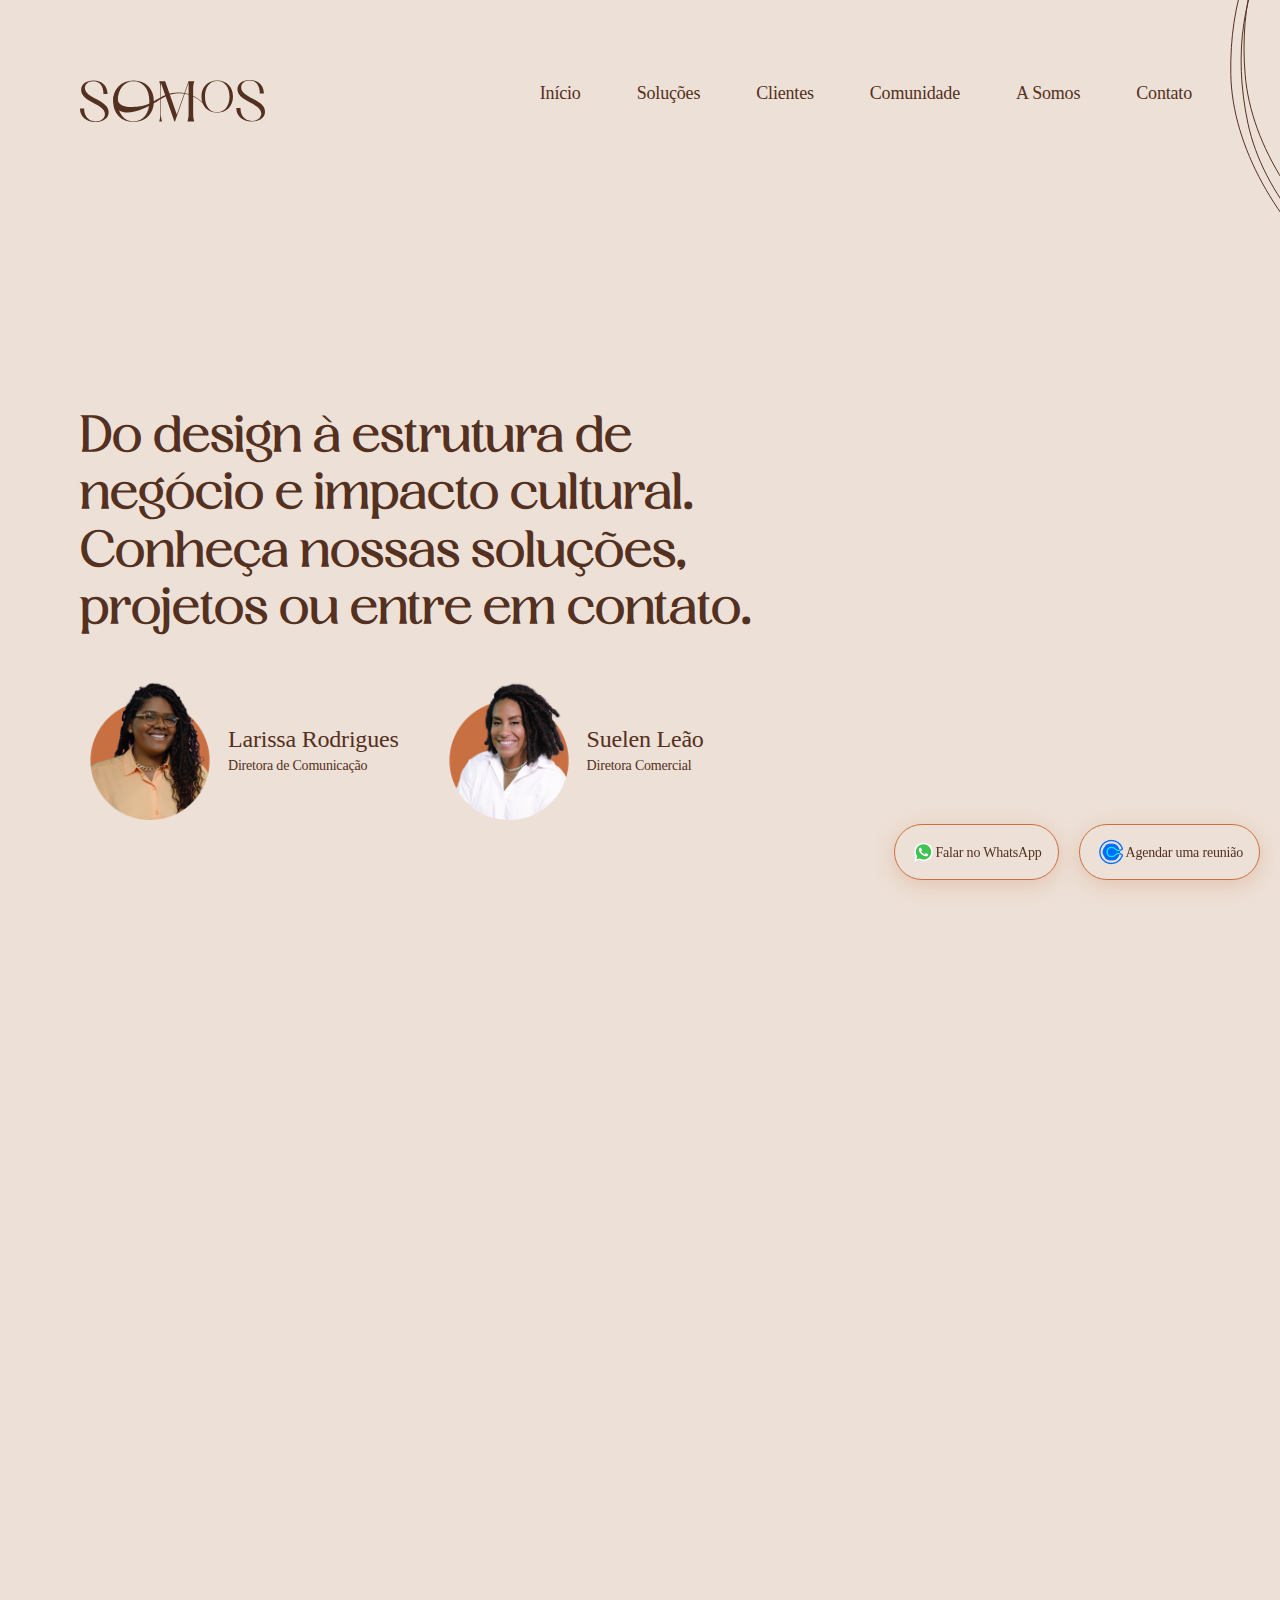
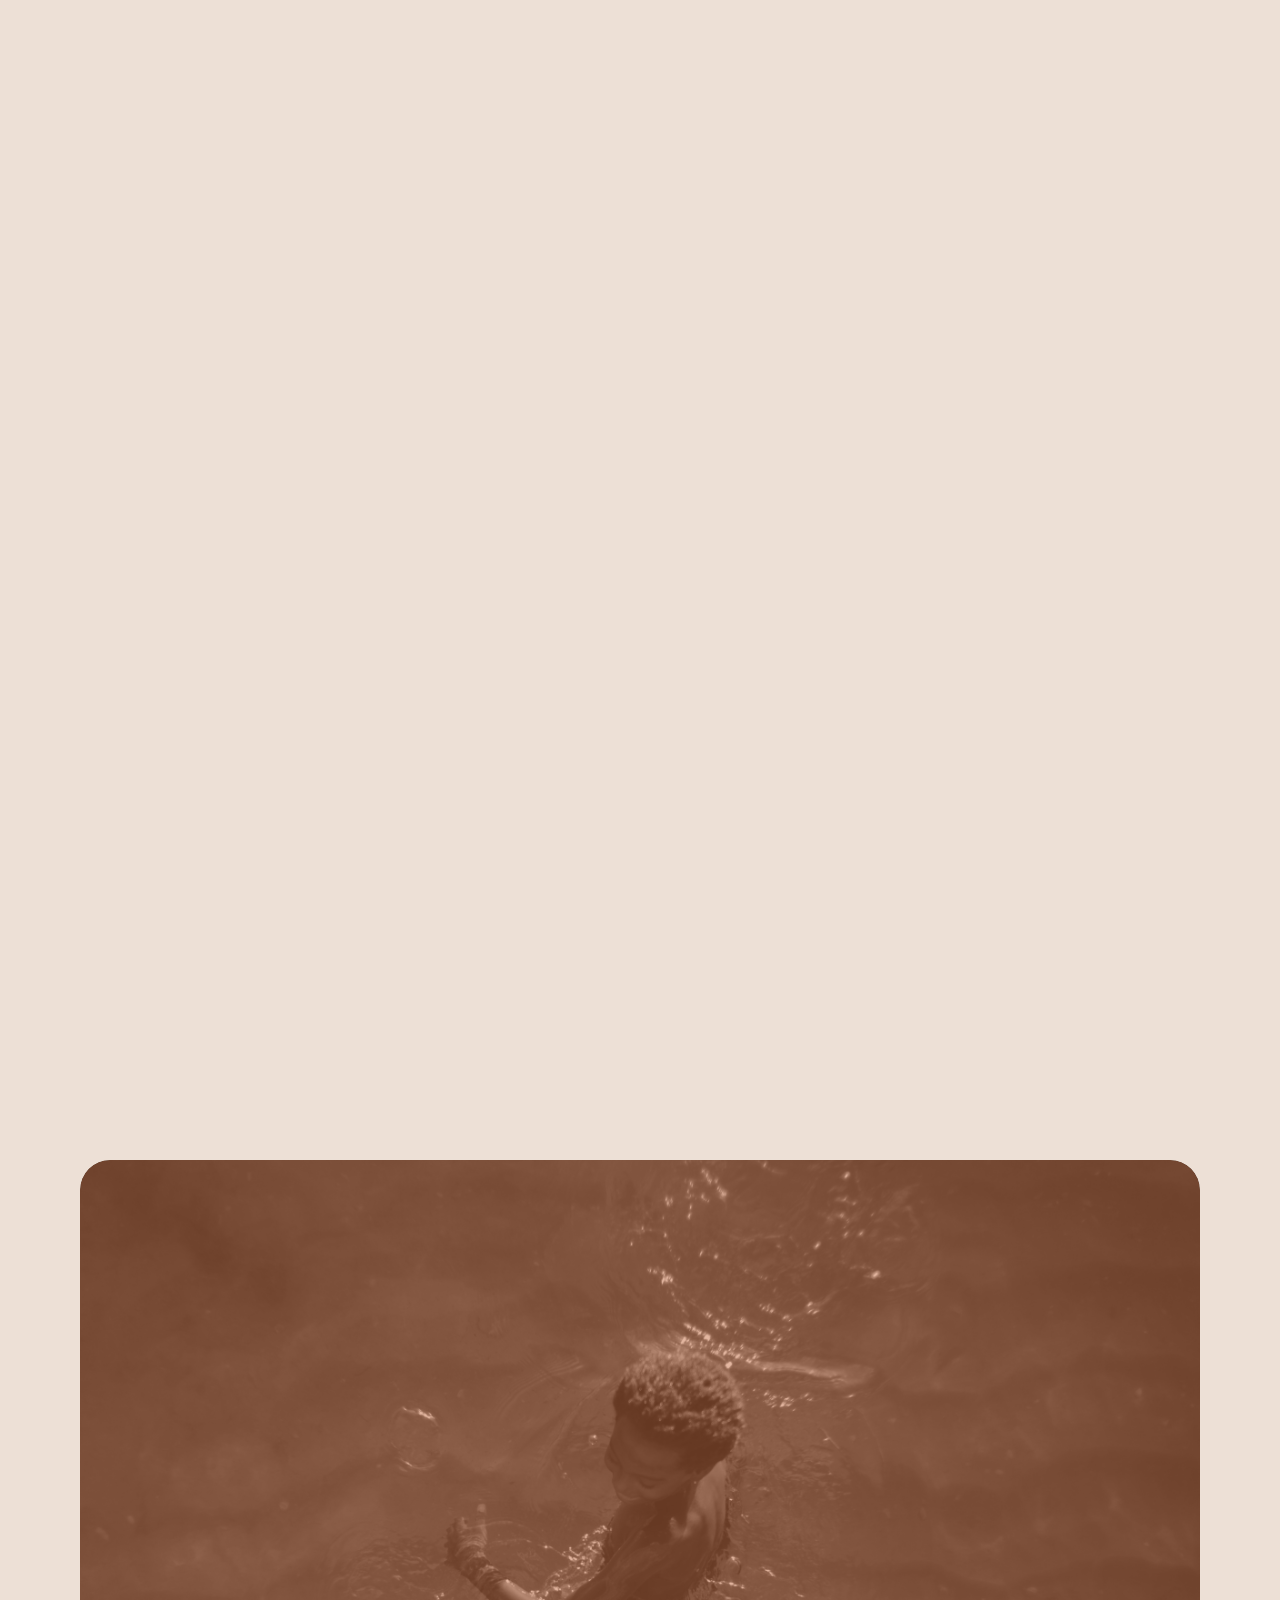
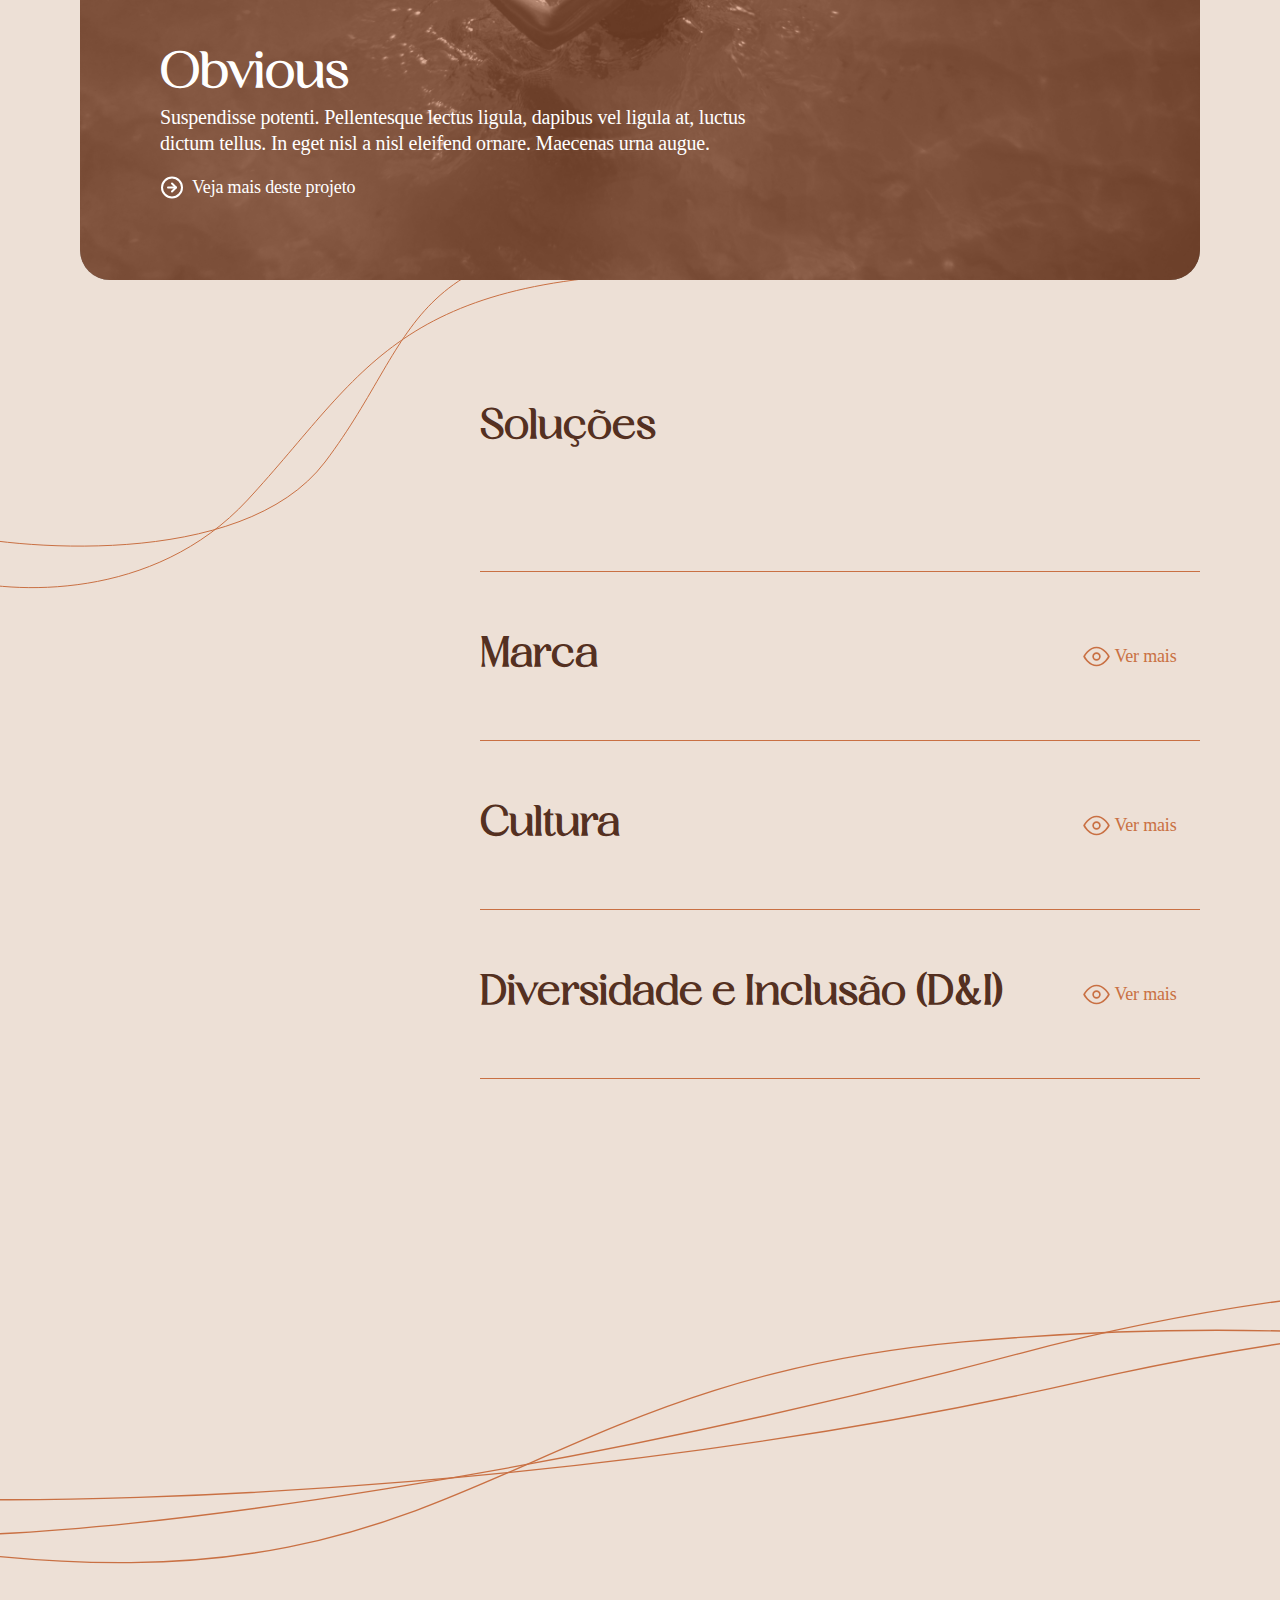
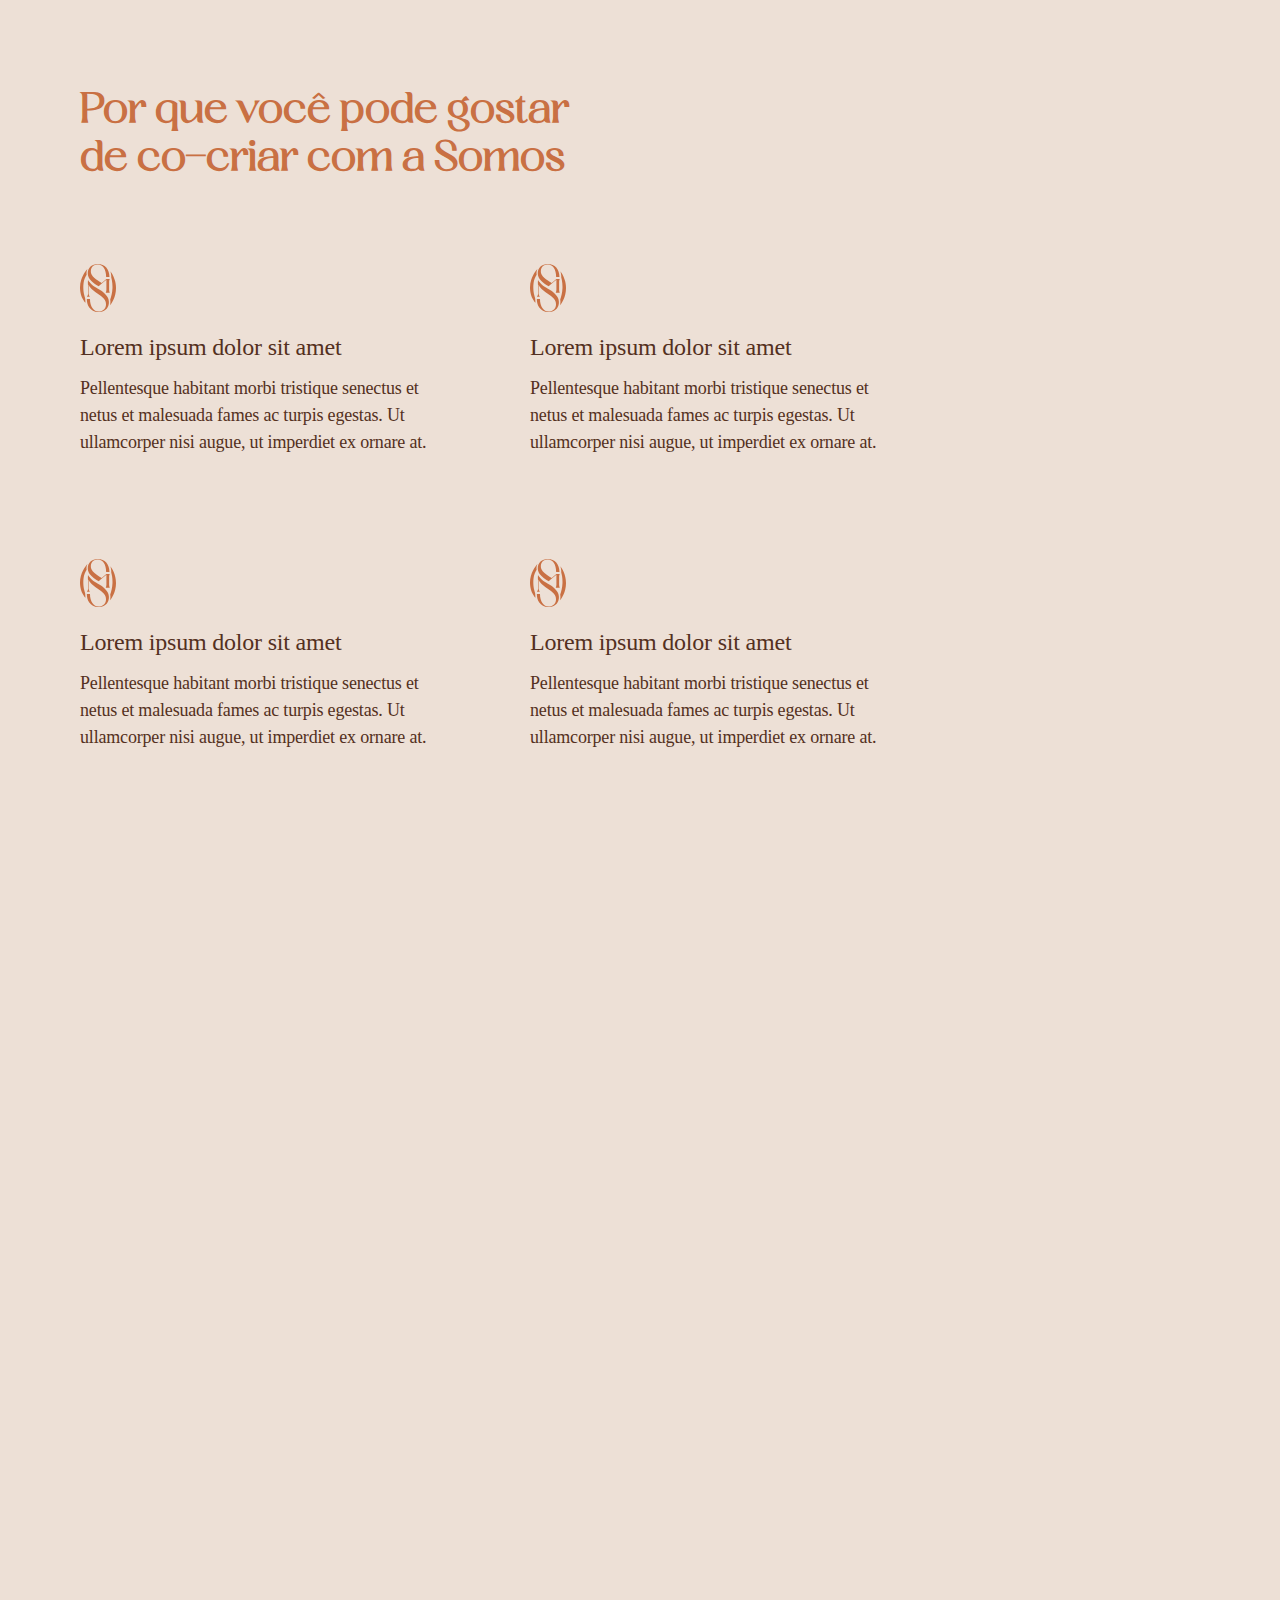
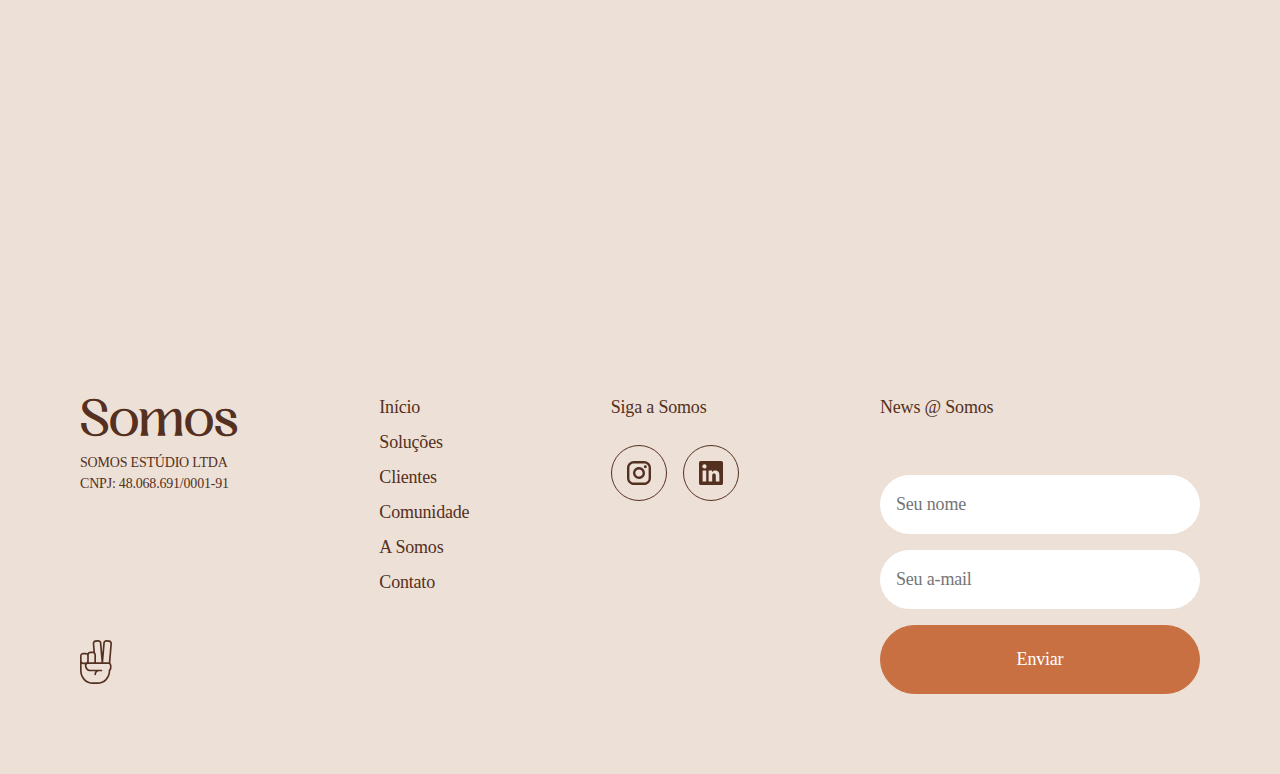
==== commit 6ca5974a: "Add files via upload" ====
--- a/index.html
+++ b/index.html
@@ -27,9 +27,9 @@
 
 
     <!-- Google Fonts -->
-    <link
+    <link rel="preload"
         href="https://fonts.googleapis.com/css2?family=Work+Sans:ital,wght@0,100;0,200;0,300;0,400;0,500;0,600;0,700;0,800;0,900;1,100;1,200;1,300;1,400;1,500;1,600;1,700;1,800;1,900&display=swap"
-        rel="stylesheet">
+        as="font" rel="stylesheet" crossorigin >
 
     <!-- Scripts JavaScript  -->
     <script src="script.js" defer></script>
@@ -358,7 +358,7 @@
                     <img src="img/sidney-souza.svg" alt="Website feito por Sidney Souza">
                 </a>
             </div>
-            
+
         </div>
         <ul class="menu-footer">
             <li><a href="index.html" class="">Início</a></li>
--- a/style.css
+++ b/style.css
@@ -142,13 +142,12 @@
     height: 27px;
     justify-content: center;
     align-items: center;
-    gap: 40px;
     flex-shrink: 0;
 }
 
 nav ul {
     display: flex;
-    gap: 40px;
+    gap: 60px;
 }
 
 nav a {
@@ -202,7 +201,7 @@
 #menu {
     display: flex;
     list-style: none;
-    gap: 0.5rem;
+    gap: 2.5em;
 }
 
 #menu a {
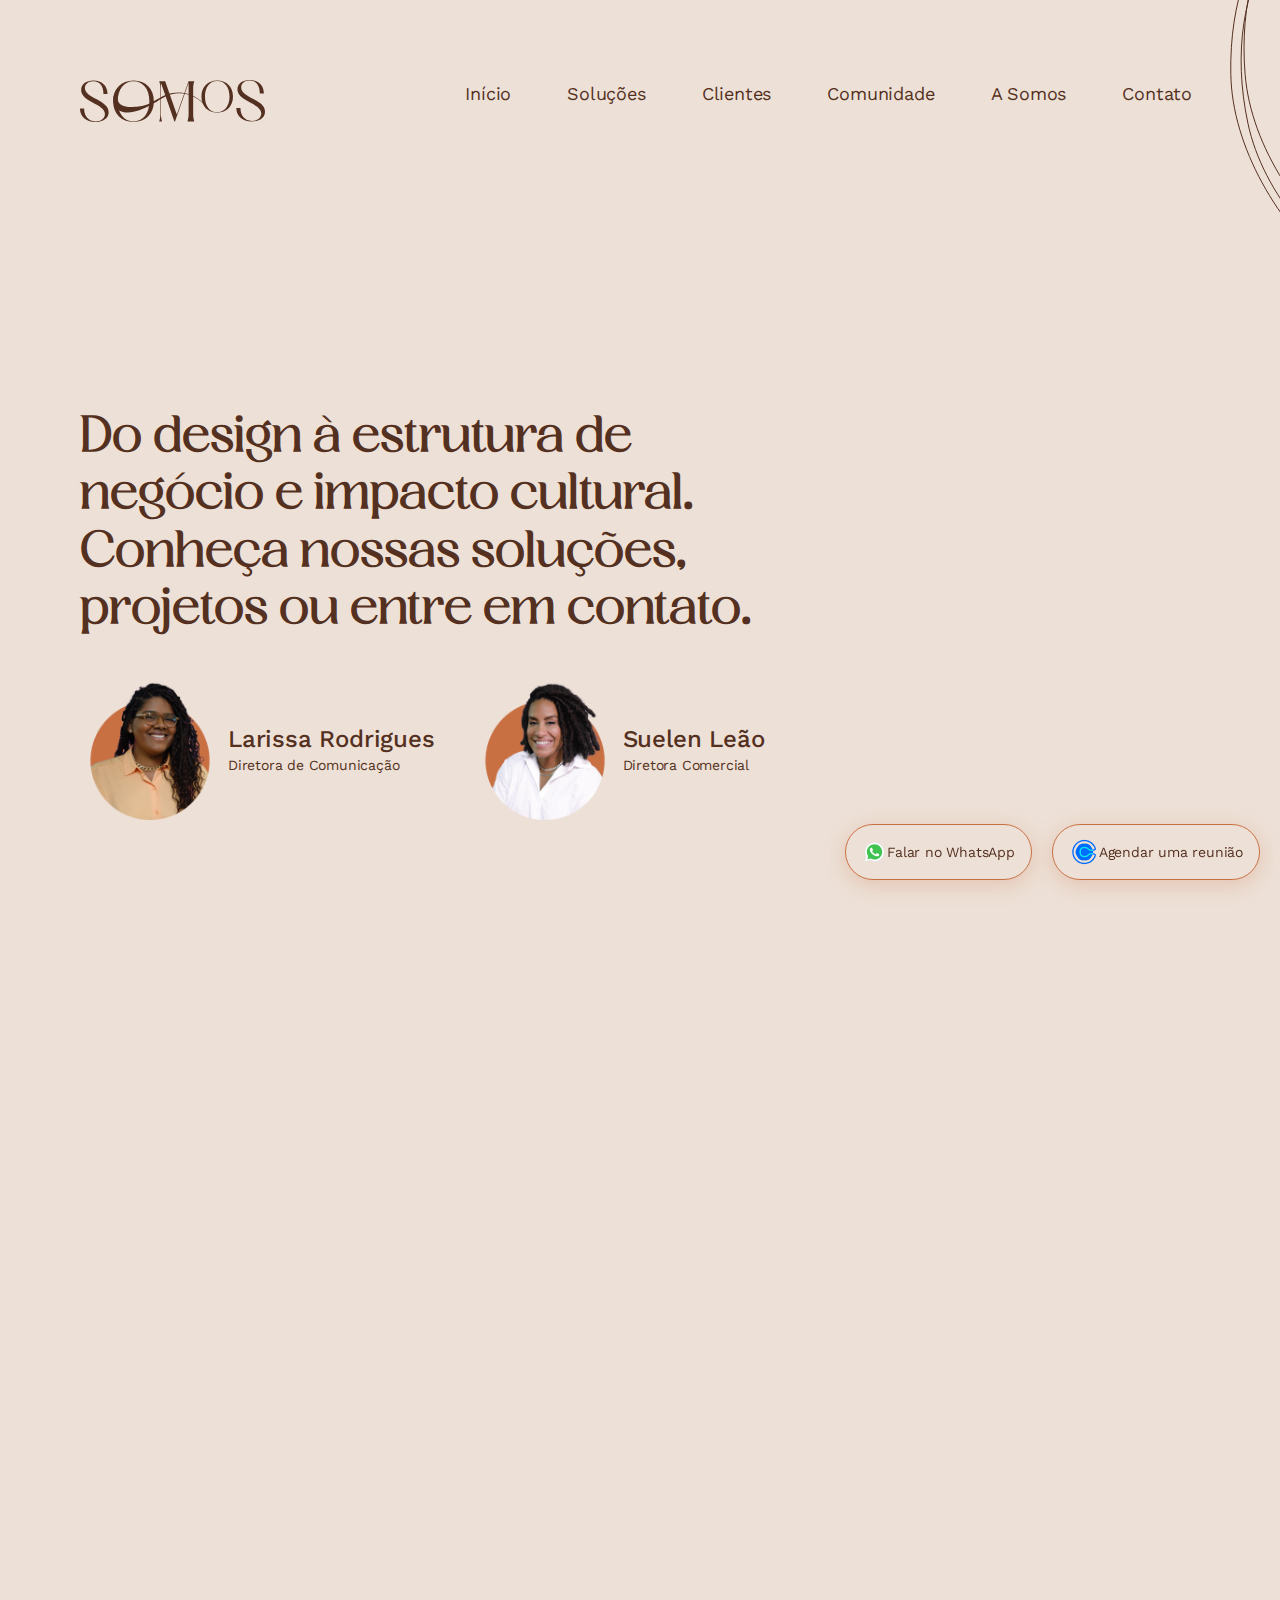
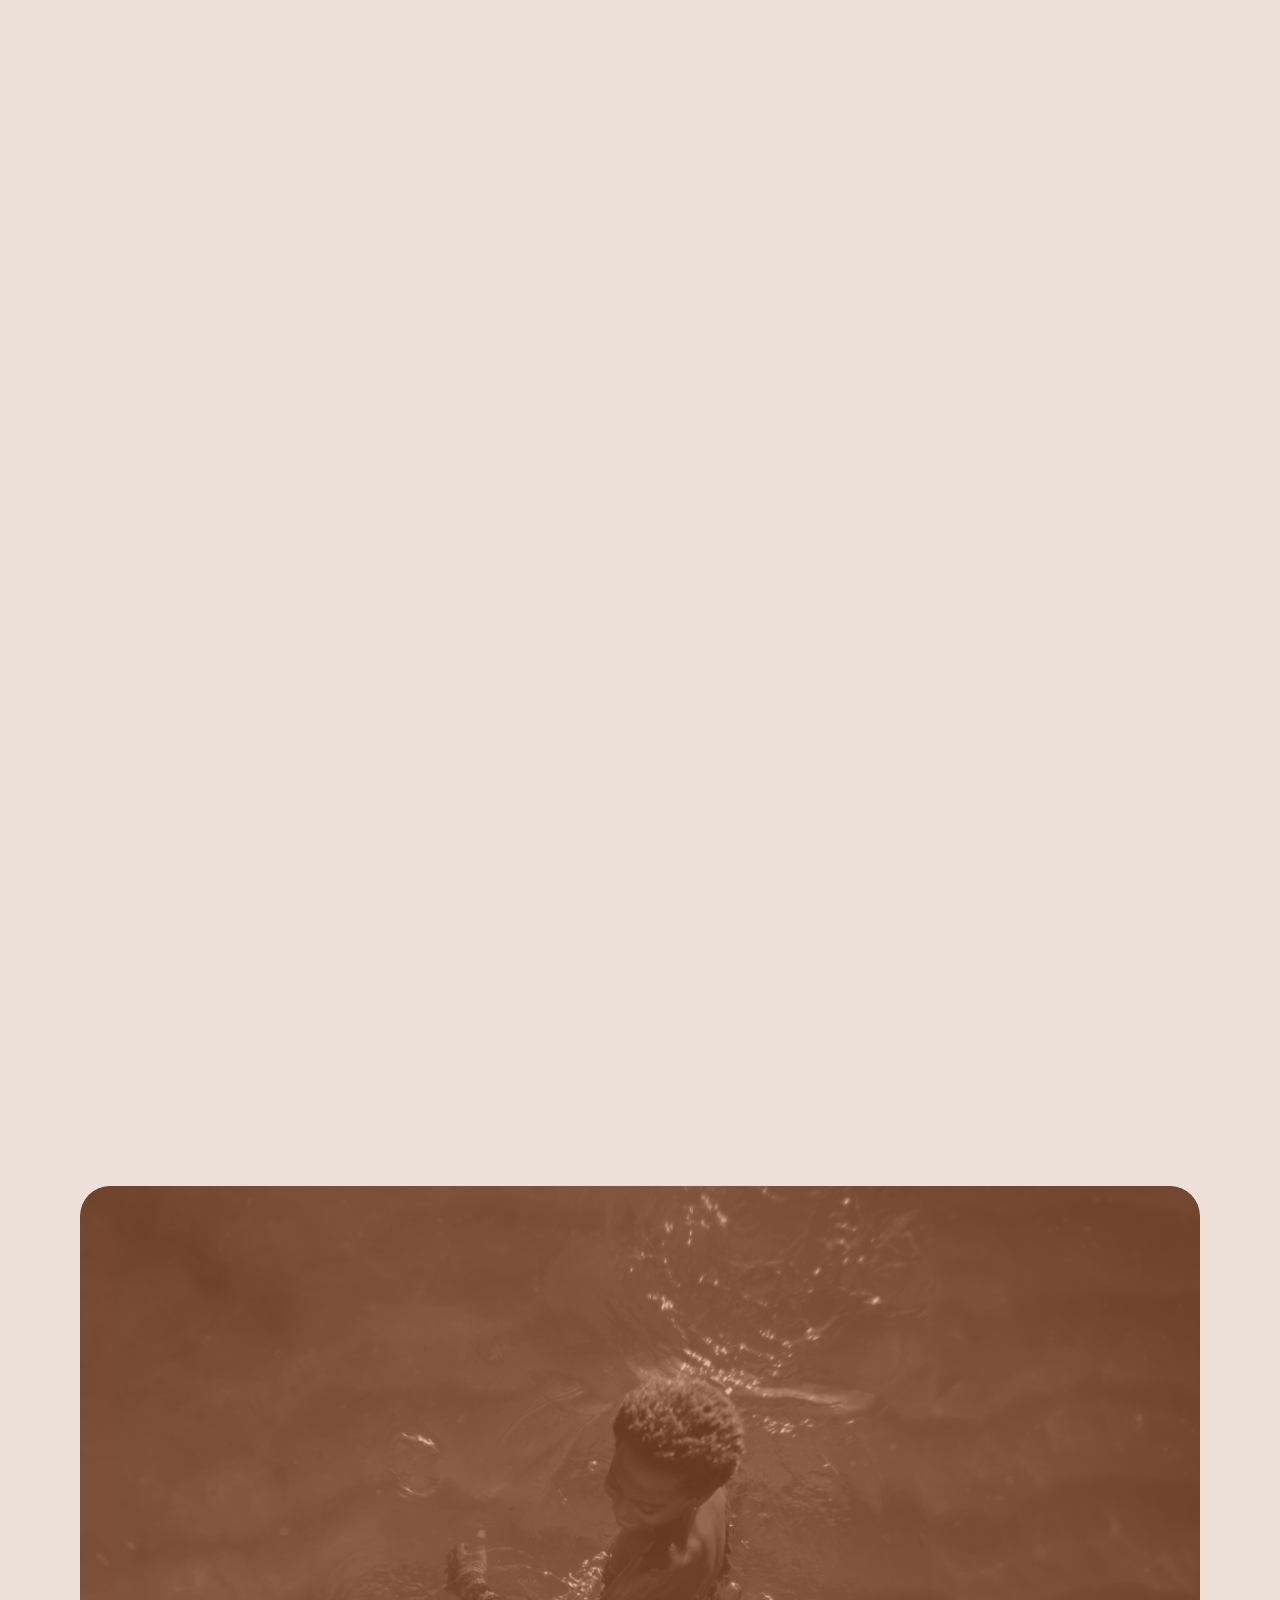
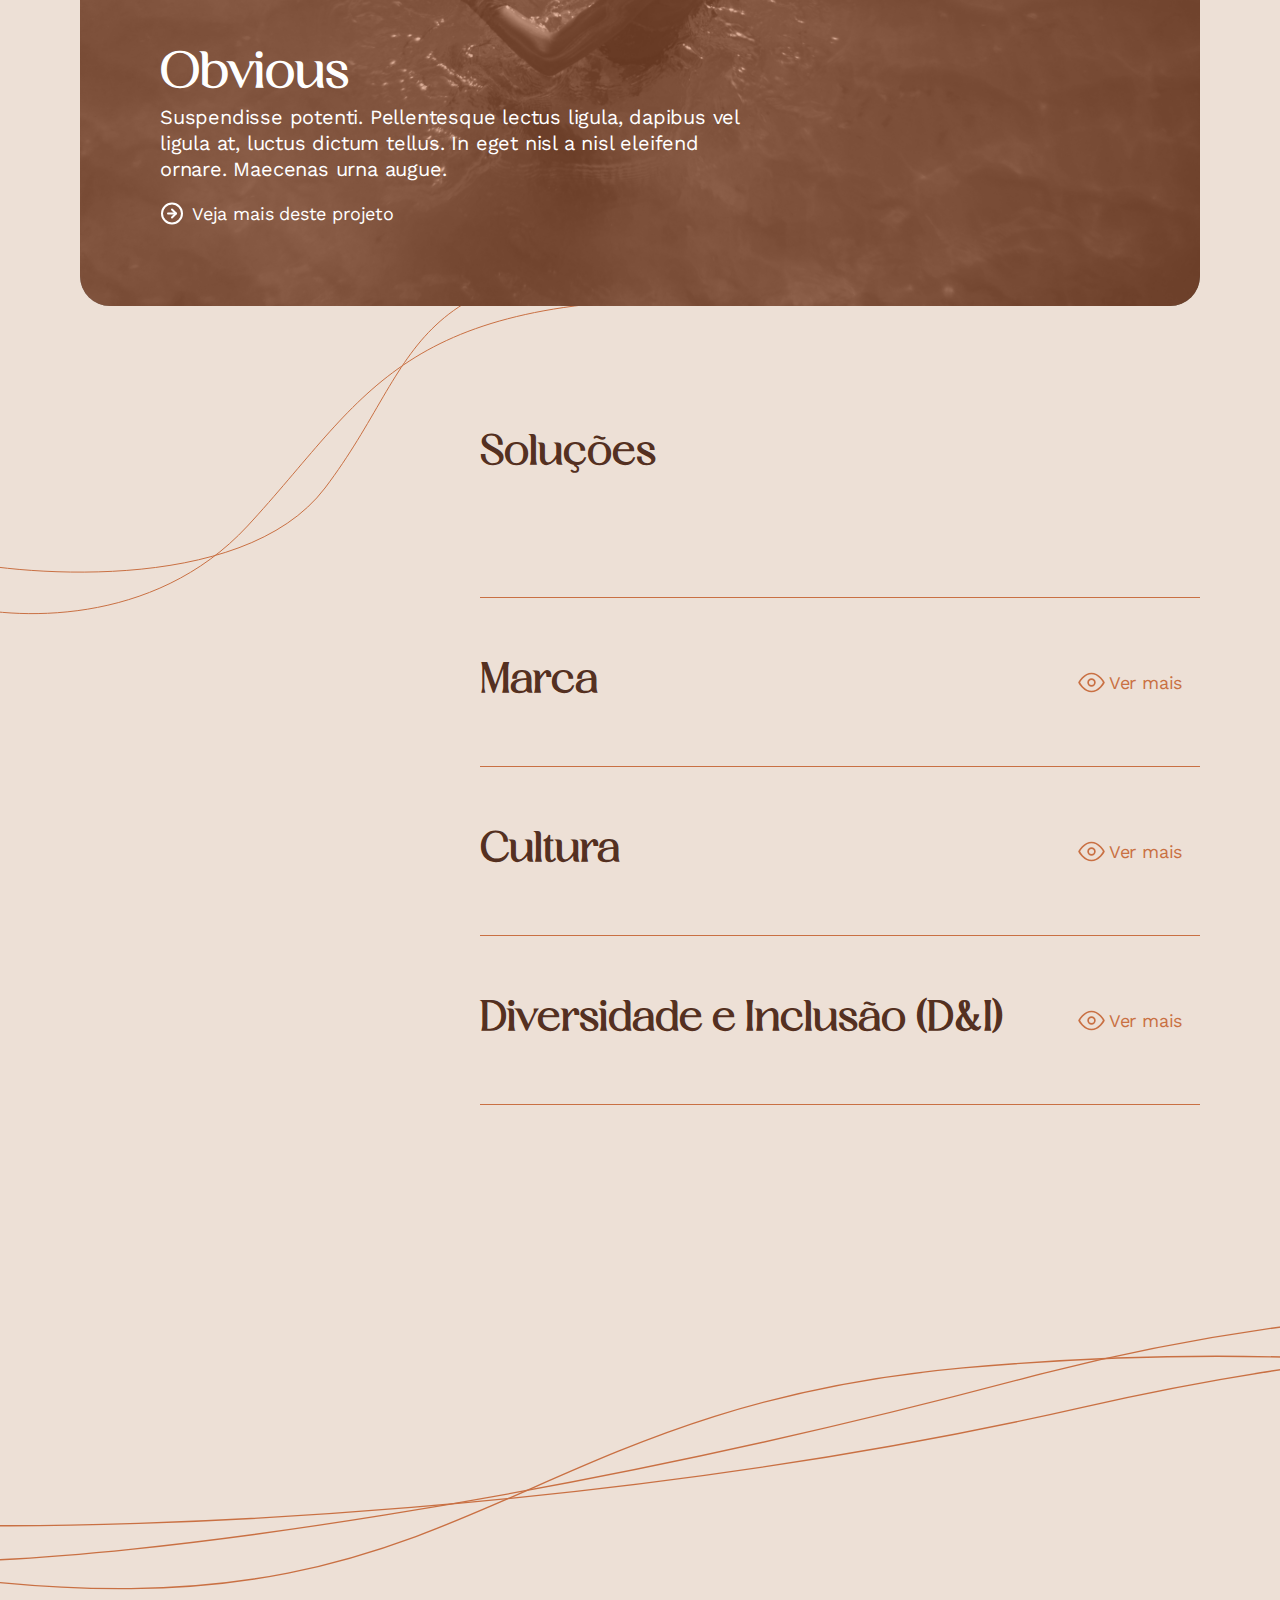
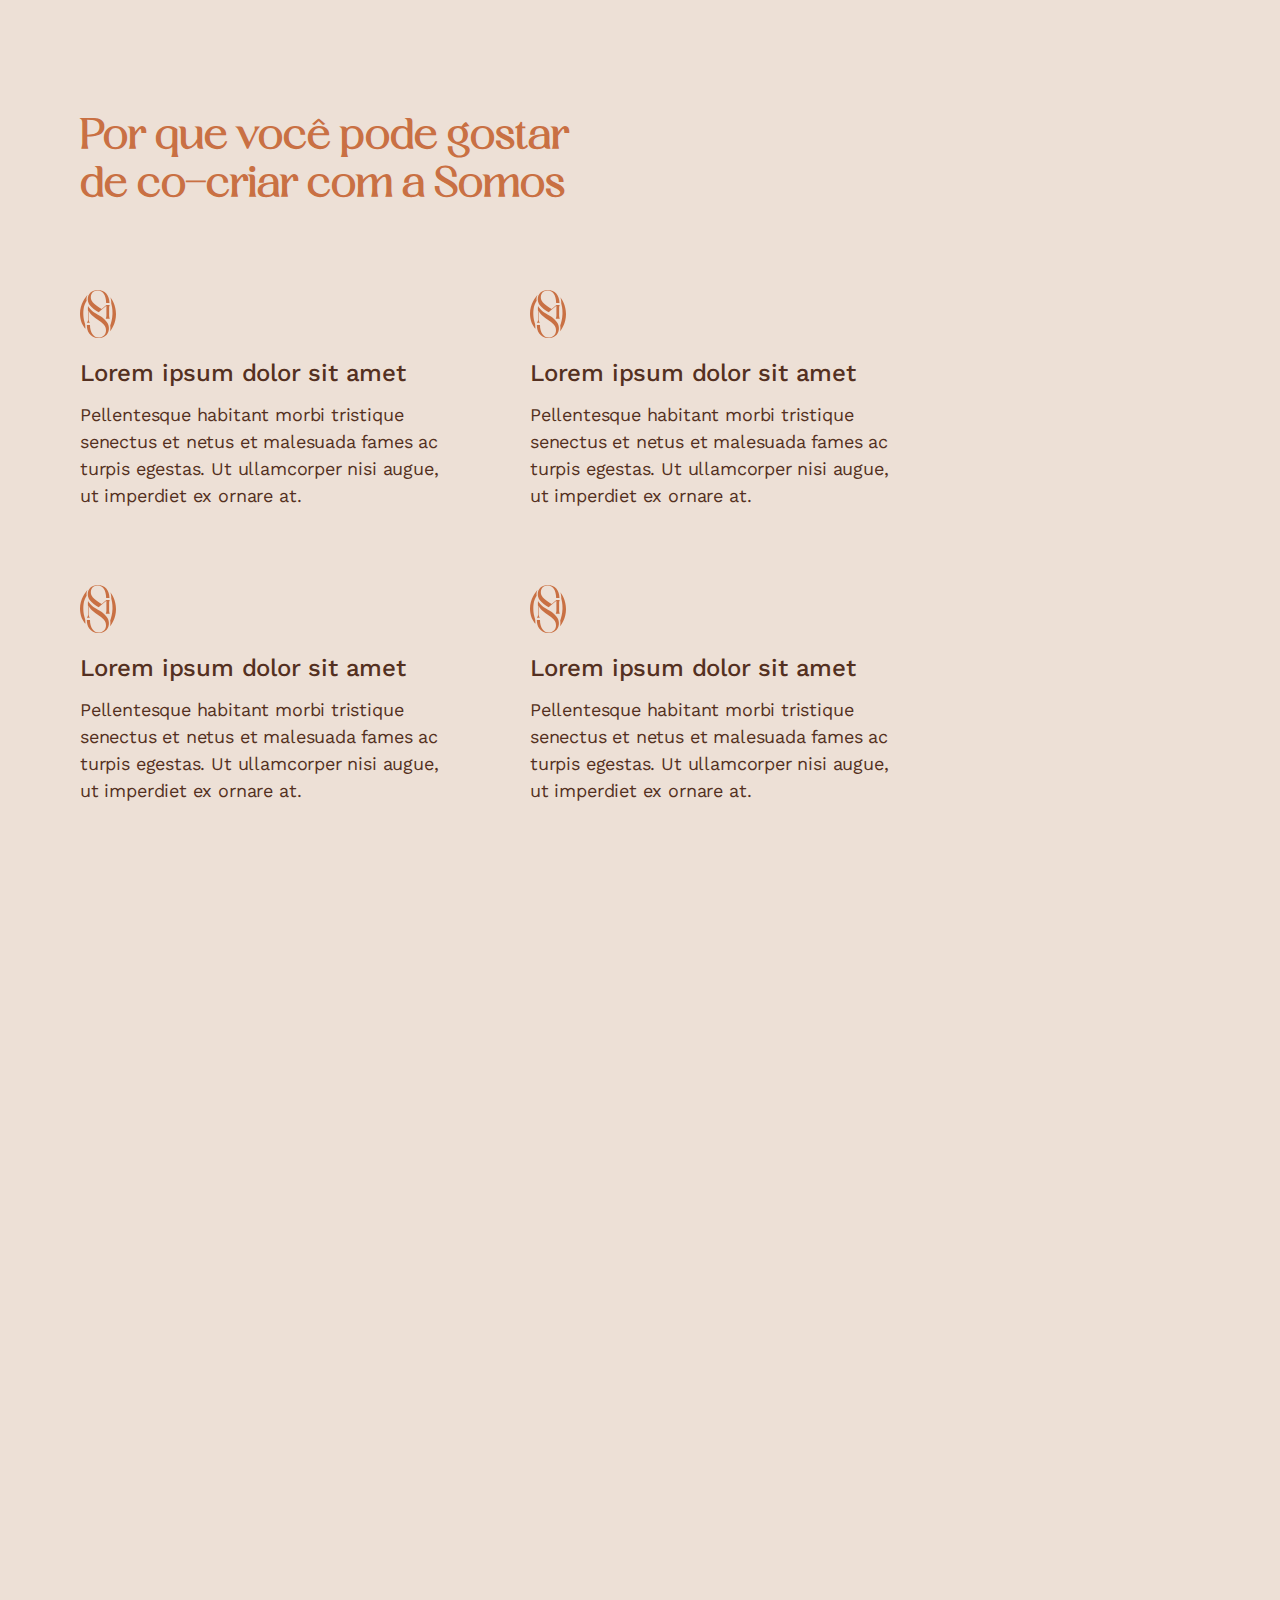
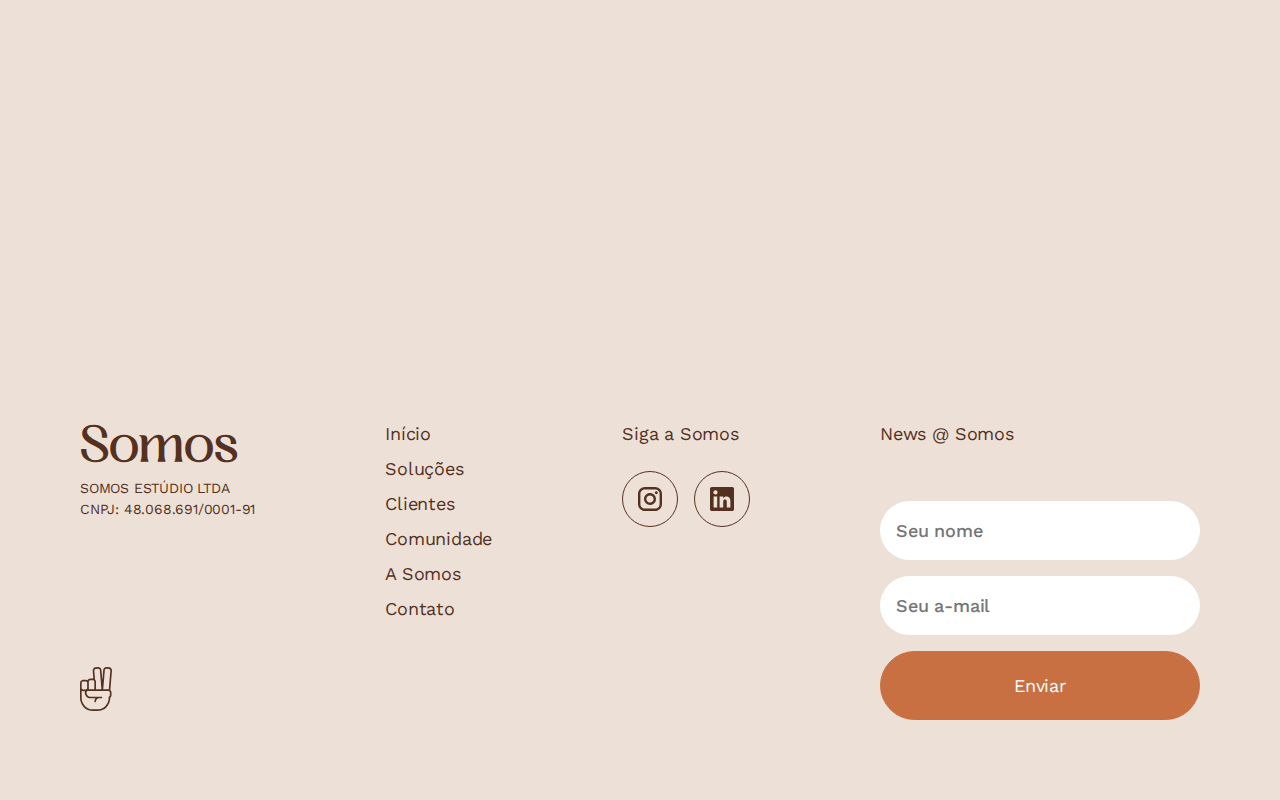
==== commit a1187091: "Add files via upload" ====
--- a/index.html
+++ b/index.html
@@ -27,9 +27,9 @@
 
 
     <!-- Google Fonts -->
-    <link rel="preload"
+    <link
         href="https://fonts.googleapis.com/css2?family=Work+Sans:ital,wght@0,100;0,200;0,300;0,400;0,500;0,600;0,700;0,800;0,900;1,100;1,200;1,300;1,400;1,500;1,600;1,700;1,800;1,900&display=swap"
-        as="font" rel="stylesheet" crossorigin >
+        rel="stylesheet">
 
     <!-- Scripts JavaScript  -->
     <script src="script.js" defer></script>
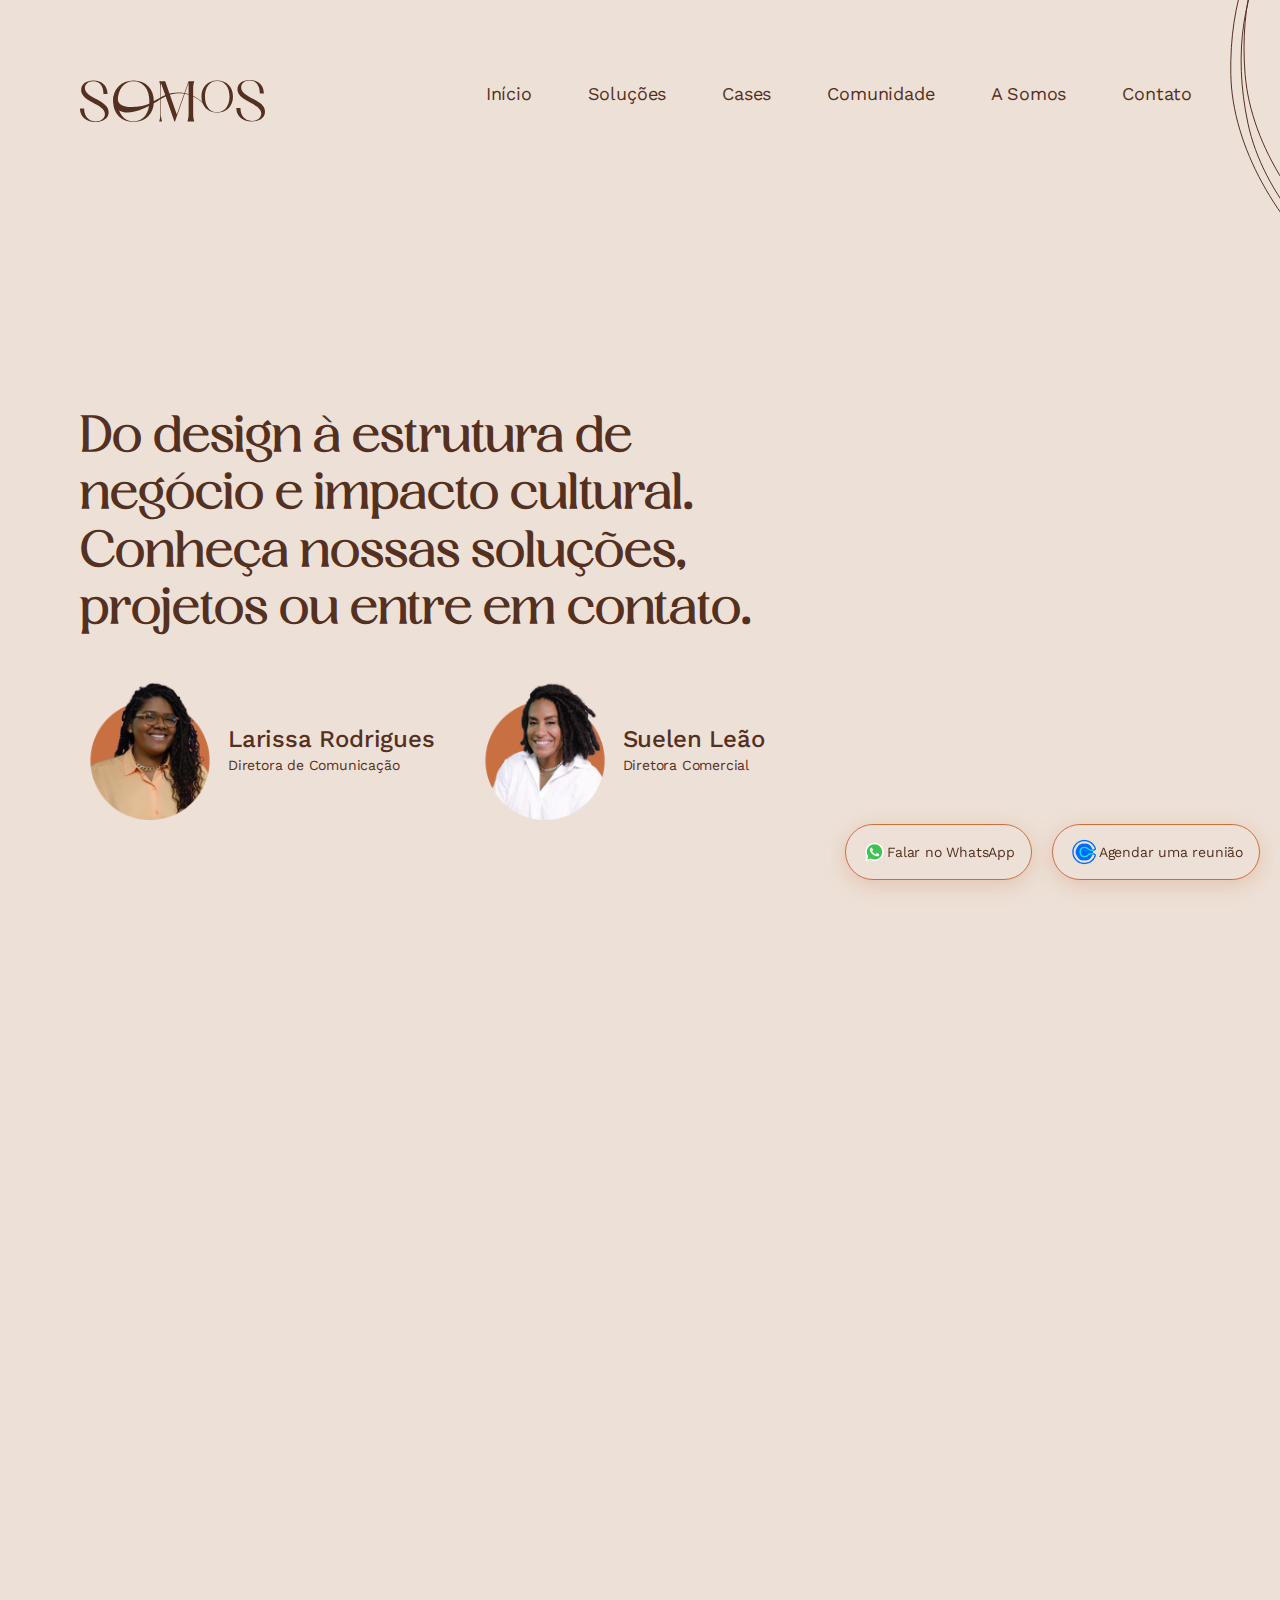
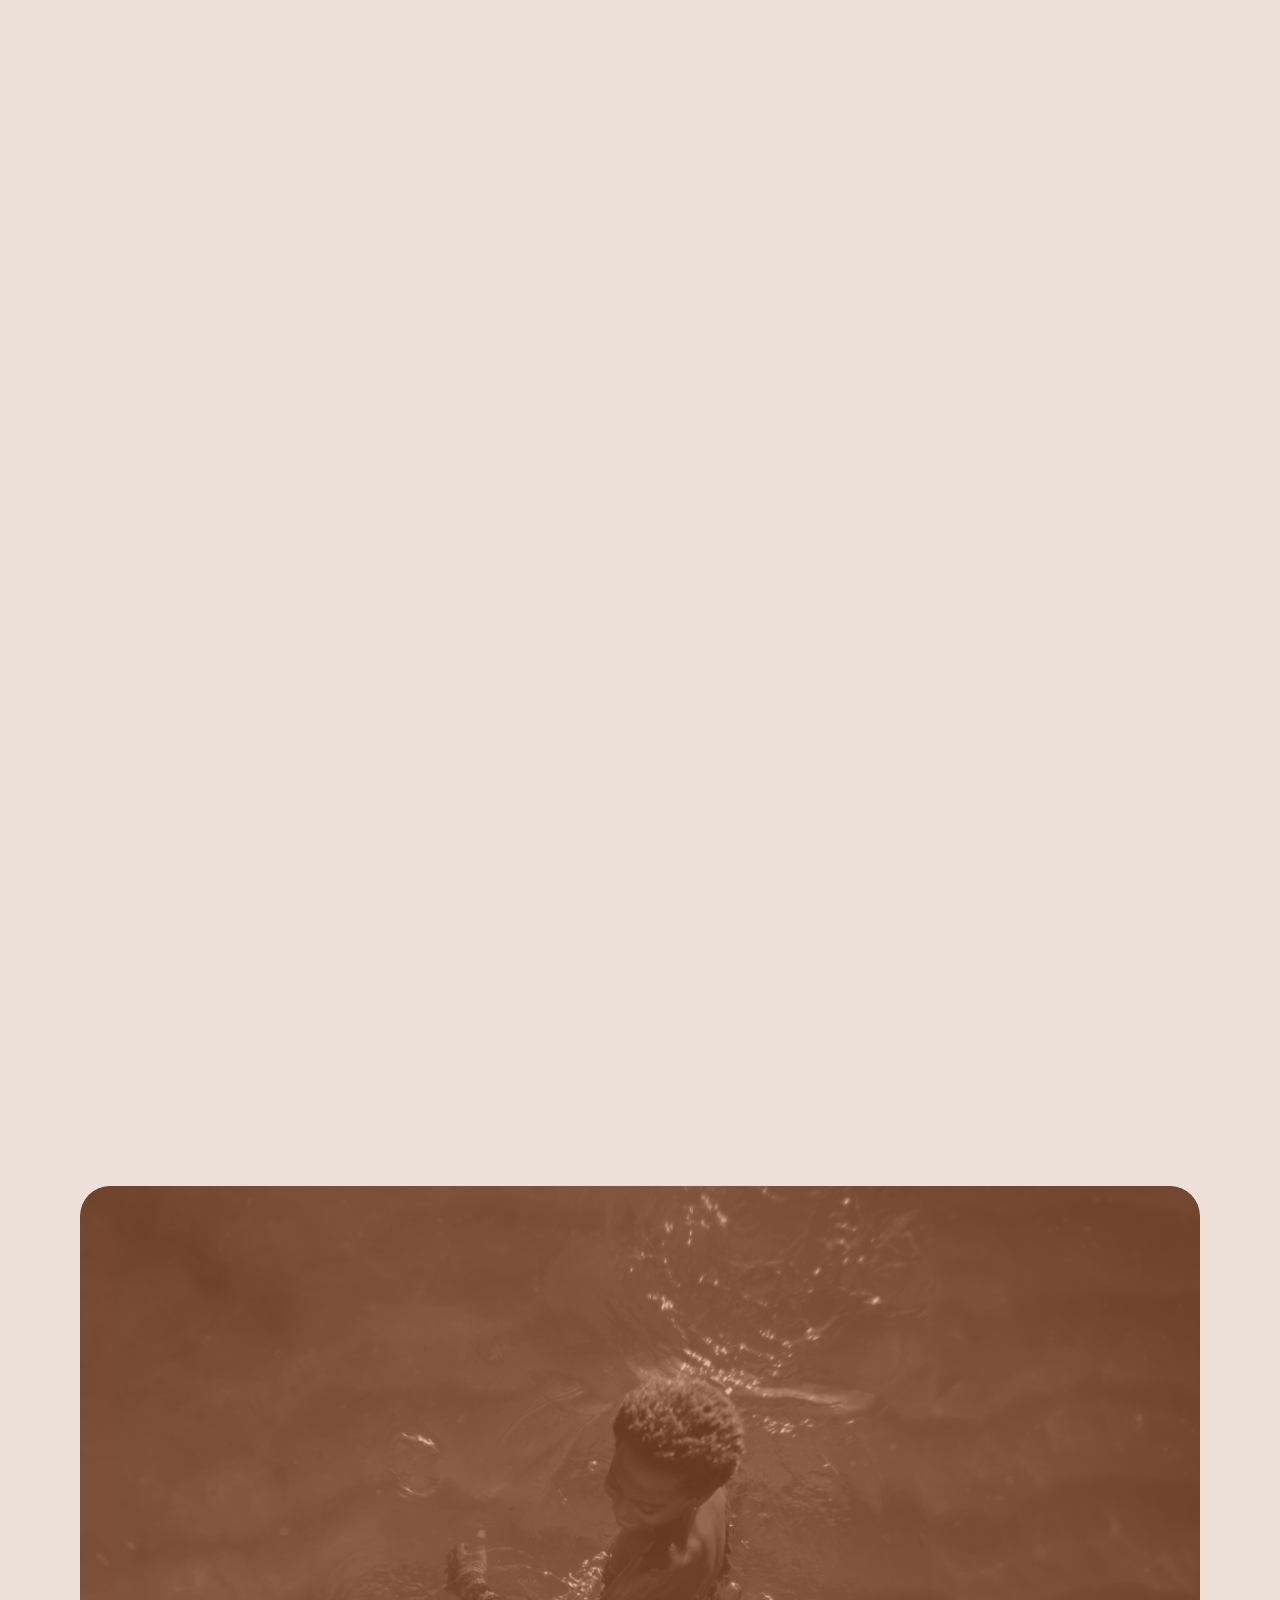
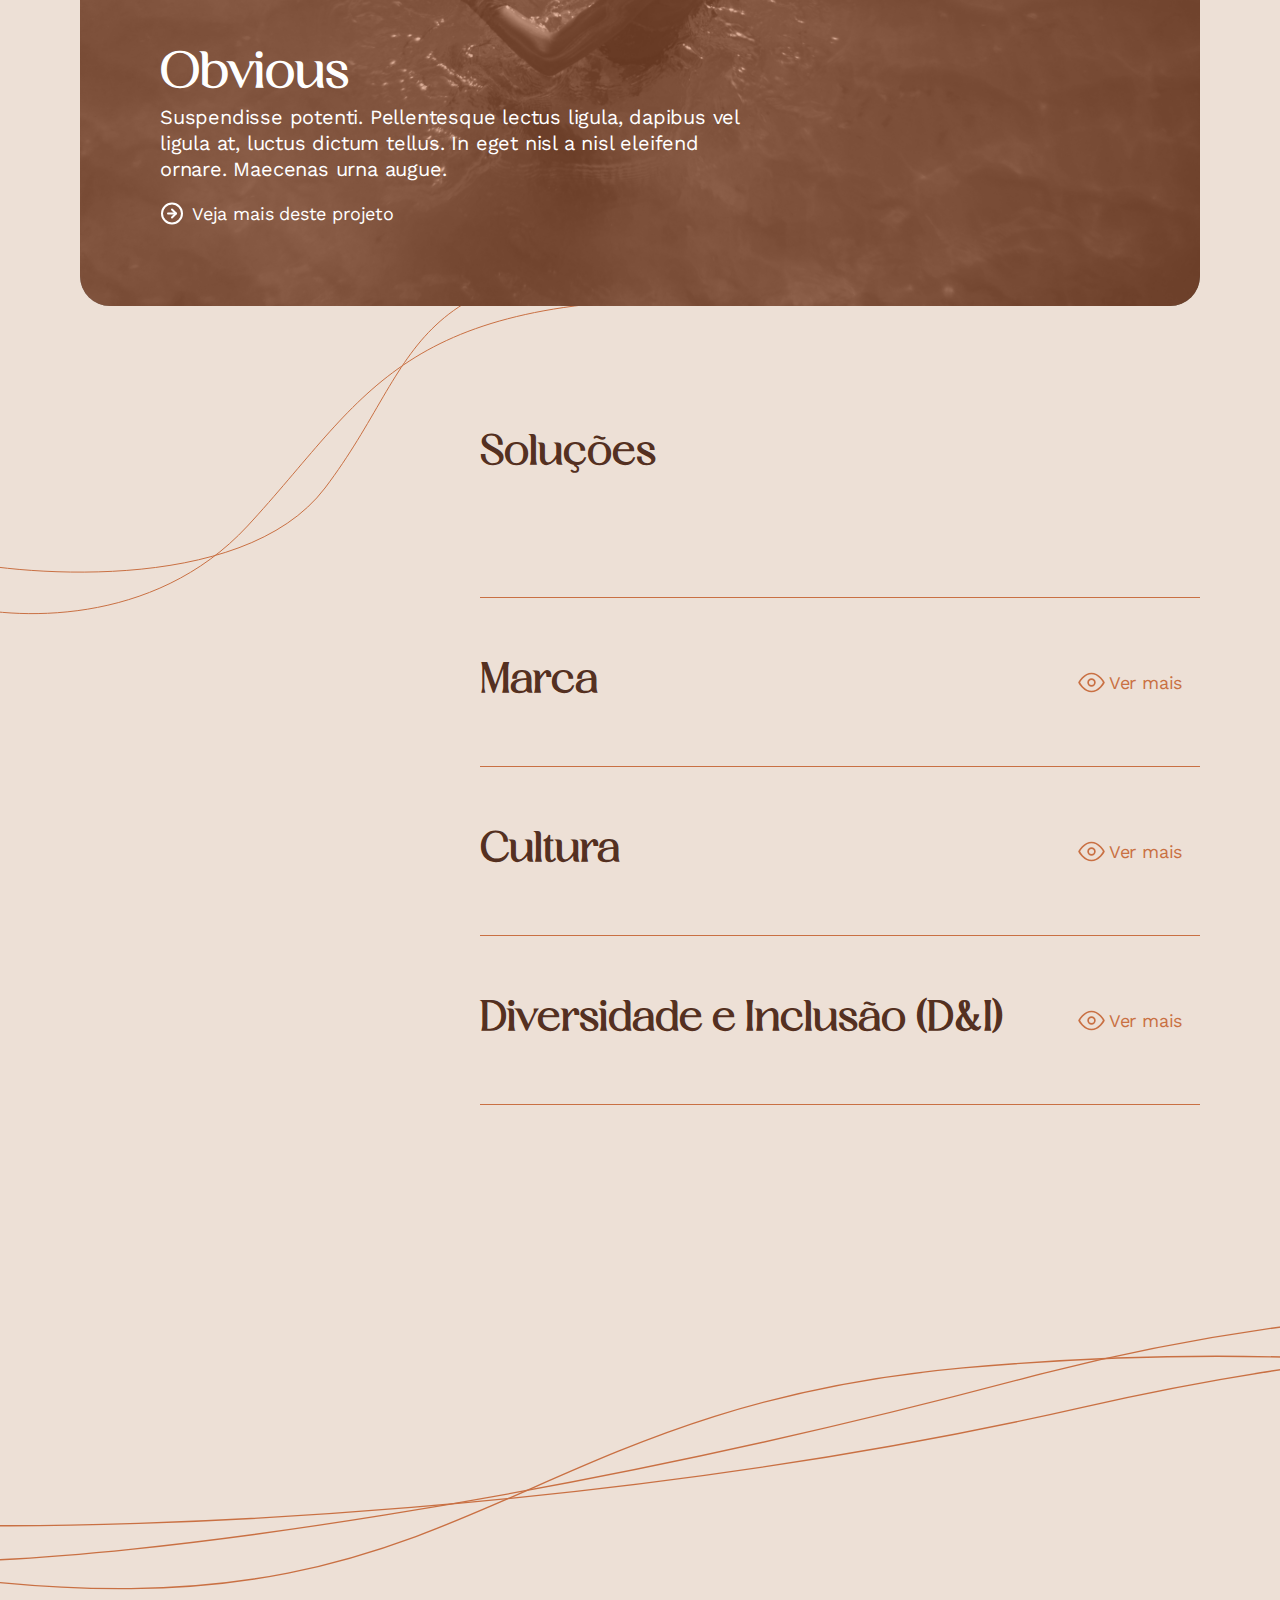
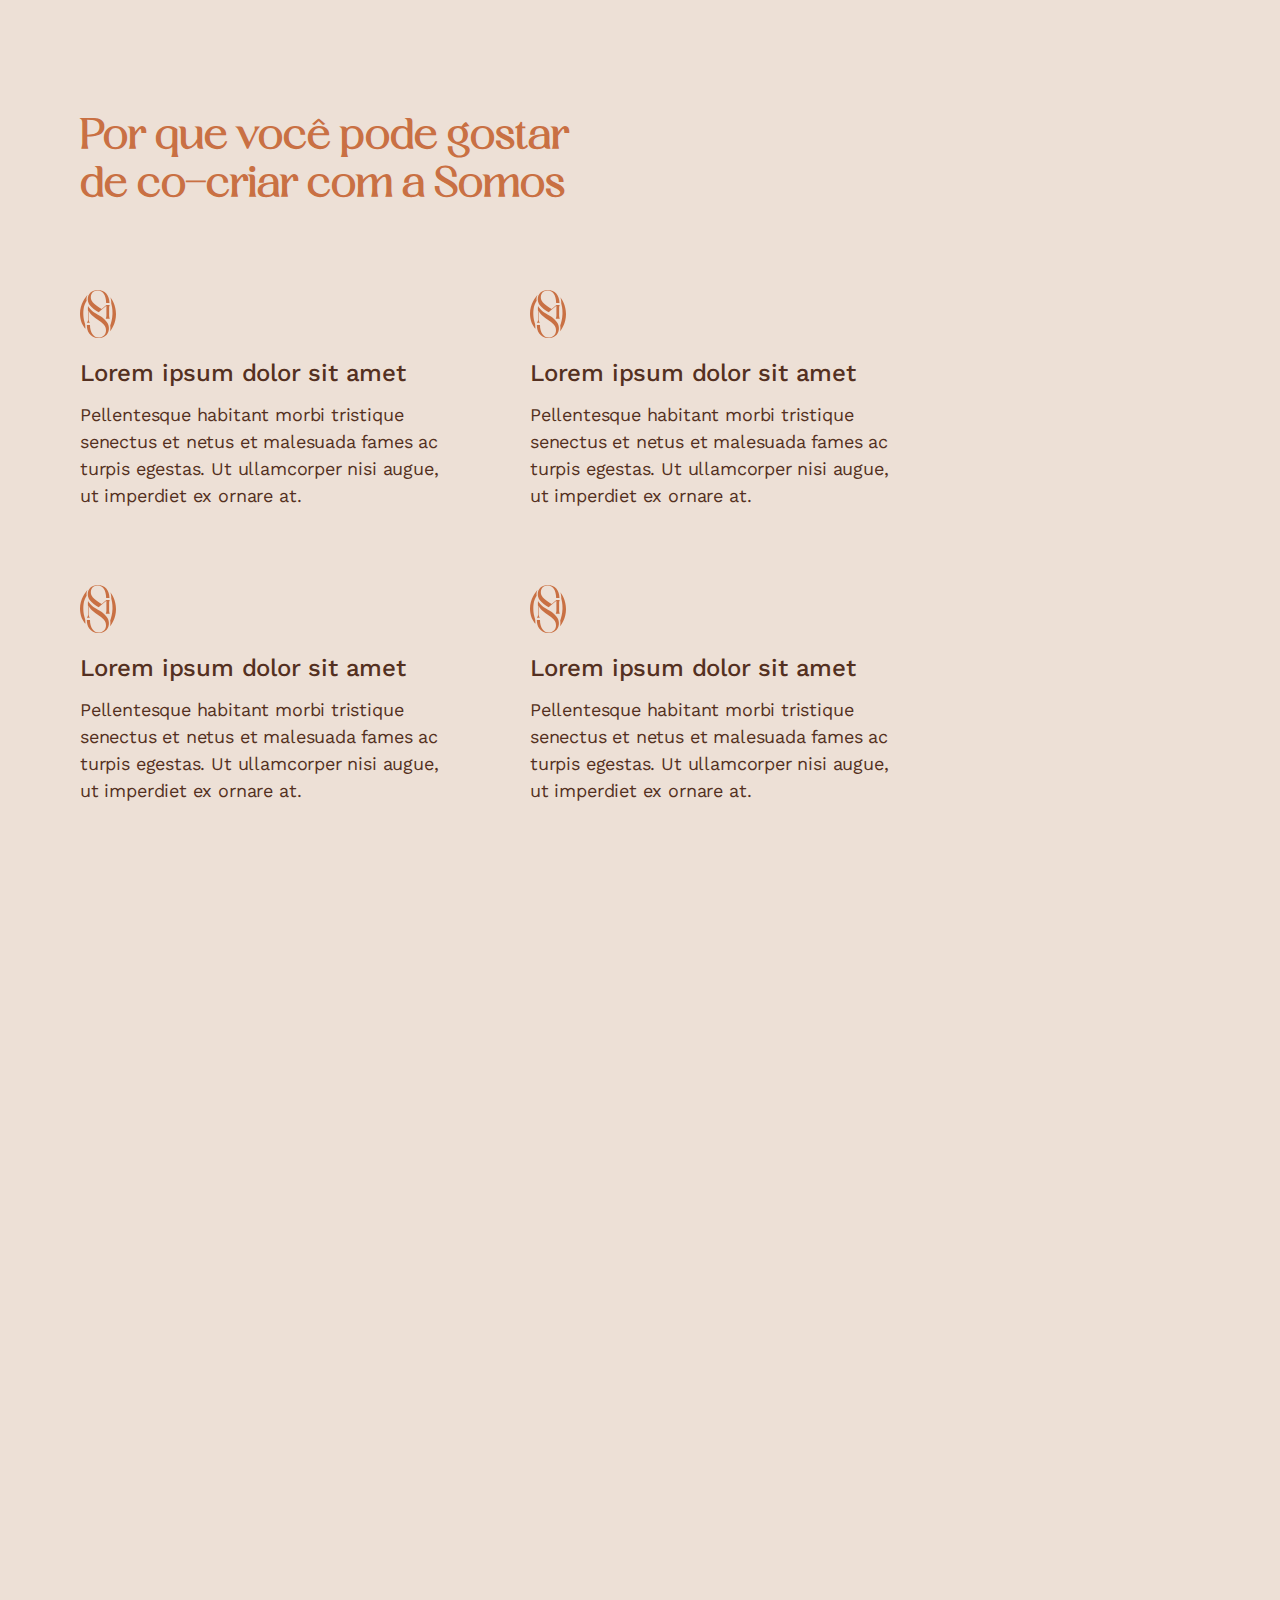
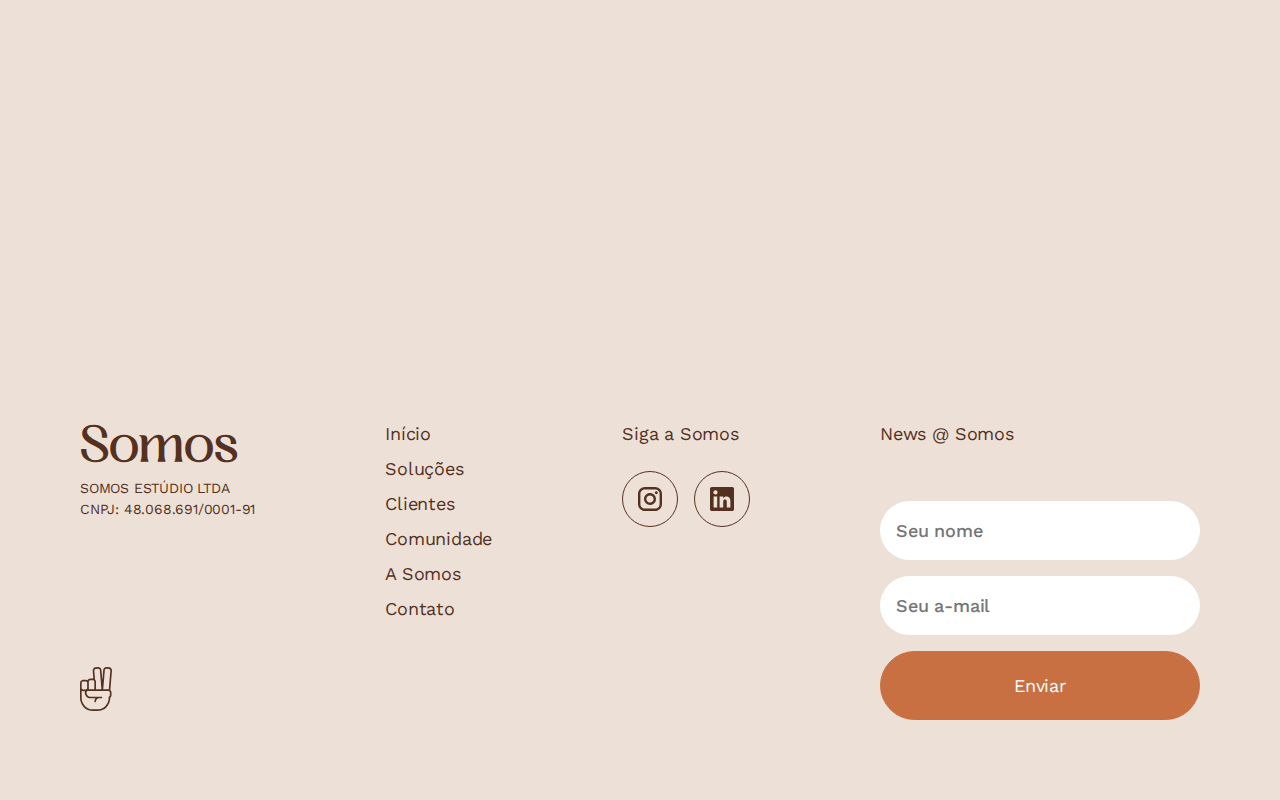
==== commit 8a8a6487: "Add files via upload" ====
--- a/index.html
+++ b/index.html
@@ -59,7 +59,7 @@
             <ul id="menu" role="menu">
                 <li><a href="index.html">Início</a></li>
                 <li><a href="solucoes.html">Soluções</a></li>
-                <li><a href="clientes.html">Clientes</a></li>
+                <li><a href="cases.html">Cases</a></li>
                 <li><a href="comunidade.html">Comunidade</a></li>
                 <li><a href="sobre.html">A Somos</a></li>
                 <li><a href="contato.html">Contato</a></li>
--- a/style.css
+++ b/style.css
@@ -58,6 +58,7 @@
     font-weight: 500;
     line-height: 120%;
     letter-spacing: -0.32px;
+    color: #543021;
 }
 
 h4 {
@@ -70,6 +71,7 @@
 }
 
 p {
+    color: #543021;
     font-family: Work Sans;
     font-size: 20px;
     font-style: normal;
@@ -77,6 +79,18 @@
     line-height: 130%;
     /* 26px */
     letter-spacing: -0.2px;
+}
+
+.p-menor {
+    color: #543021;
+    /* p-menor */
+    font-family: Work Sans;
+    font-size: 18px;
+    font-style: normal;
+    font-weight: 400;
+    line-height: 150%;
+    /* 27px */
+    letter-spacing: -0.18px;
 }
 
 small {
@@ -1068,11 +1082,18 @@
     color: #ffffff;
 }
 
-.text-overlay-clientes h1 {
+.text-overlay-clientes h3 {
     color: #ffffff;
 }
 
 .text-overlay-clientes p {
+    font-family: Work Sans;
+    font-size: 18px;
+    font-style: normal;
+    font-weight: 400;
+    line-height: 150%;
+    letter-spacing: -0.18px;
+    color: #ffffff;
     width: 100%;
 }
 
@@ -1366,6 +1387,118 @@
     text-align: right;
     margin-right: 40px;
 }
+
+
+/*Projeto*/
+
+
+.projeto-banner-case-hero {
+    position: relative;
+    margin-top: 40px;
+}
+
+.projeto-banner-case-hero h1,p {
+    color: #ffffff;
+}
+
+.text-overlay-projeto {
+    position: absolute;
+    bottom: 120px;
+    left: 120px;
+    width: 620px;
+    color: #ffffff;
+}
+
+.projeto-intro {
+    margin-top: 80px;
+    display: flex;
+    gap: 80px;
+}
+
+.projeto-lista-de-solucoes ul {
+    margin-top: 20px;
+    width: 400px;
+    display: flex;
+    flex-wrap: wrap;
+    gap: 10px;
+}
+
+.projeto-intro-descricao h2 {
+    margin-top: 80px;
+    margin-bottom: 40px;
+}
+
+.projeto-1-imagem {
+    display: flex;
+    justify-content: center;
+}
+
+.projeto-1-imagem img {
+    margin-top: 80px;
+    width: 100%;
+    flex-shrink: 0;
+    border-radius: 30px
+}
+
+.projeto-2-imagem {
+    display: flex;
+    justify-content: space-between;    
+}
+
+.projeto-2-imagem img {
+    margin-top: 80px;
+    width: 48%;
+    flex-shrink: 0;
+    border-radius: 30px
+}
+
+.projeto-infos-em-duas-colunas-h4-p {
+    display: flex;
+    margin-top: 80px;
+}
+
+.projeto-infos-em-duas-colunas-h4-p h4 {
+    width: 500px;
+    margin-right: 140px;
+    color: #C97043;
+}
+
+.projeto-infos-em-duas-colunas-h4-p p {
+    color: #543021;
+}
+
+.projeto-depoimento-de-cliente {
+    margin-top: 120px;
+    display: flex;
+    flex-direction: column;
+    width: 800px;
+    gap: 40px;
+    margin-bottom: 40px;
+}
+
+.projeto-depoimento-de-cliente img {
+    width: 60px;
+}
+
+
+
+
+
+
+
+
+
+
+
+
+
+
+
+
+
+
+
+
 
 
 
--- a/responsive.css
+++ b/responsive.css
@@ -32,9 +32,9 @@
 
     h3 {
         font-family: Work Sans;
-        font-size: 32px;
+        font-size: 24px;
         font-style: normal;
-        font-weight: normal;
+        font-weight: 500;
         line-height: 120%;
         letter-spacing: -0.32px;
     }
@@ -55,6 +55,19 @@
         font-weight: 400;
         line-height: 140%;
         letter-spacing: -0.16px;
+        color: #543021;
+    }
+
+    .p-menor {
+        color: #543021;
+        /* p-menor */
+        font-family: Work Sans;
+        font-size: 14px;
+        font-style: normal;
+        font-weight: 400;
+        line-height: 150%;
+        /* 27px */
+        letter-spacing: -0.18px;
     }
 
     small {
@@ -1320,7 +1333,7 @@
 
     }
 
-    /* Clientes */
+    /* Página de Cases */
 
     .clientes {
         background-color: #C97043;
@@ -1358,6 +1371,139 @@
         letter-spacing: -0.18px;
         color: #ffffff;
     }
+
+
+
+
+
+
+
+
+
+
+
+
+
+
+
+
+
+
+    /* Página de Projeto */
+
+    .projeto-banner-case-hero {
+        position: relative;
+        margin-top: 40px;
+    }
+
+    .projeto-banner-case-hero h1 {
+        color: #ffffff;
+        margin-right: 20px;
+    }
+
+    .projeto-banner-case-hero p {
+        color: #ffffff;
+        margin-right: 20px;
+    }
+    
+    .text-overlay-projeto {
+        position: absolute;
+        top: 180px;
+        left: 20px;
+        width: auto;
+    }
+
+    .projeto-intro {
+        margin-top: 40px;
+        display: flex;
+        flex-direction: column;
+        gap: 40px;
+        margin-bottom: 40px;
+    }
+    
+    .projeto-lista-de-solucoes ul {
+        margin-top: 20px;
+        width: auto;
+        display: flex;
+        flex-wrap: wrap;
+        gap: 10px;
+    }
+    
+    .projeto-intro-descricao h2 {
+        margin-top: 40px;
+        margin-bottom: 40px;
+        margin-bottom: 40px;
+    }
+    
+    .projeto-1-imagem {
+        display: flex;
+        justify-content: center;
+    }
+    
+    .projeto-1-imagem img {
+        margin-top: 10px;
+        width: 100%;
+        flex-shrink: 0;
+        border-radius: 15px
+    }
+    
+    .projeto-2-imagem {
+        display: flex;
+        flex-direction: column;
+        justify-content: space-between;    
+    }
+    
+    .projeto-2-imagem img {
+        margin-top: 10px;
+        width: auto;
+        flex-shrink: 0;
+        border-radius: 15px;
+    }
+    
+    .projeto-infos-em-duas-colunas-h4-p {
+        display: flex;
+        flex-direction: column;
+        margin-top: 80px;
+    }
+    
+    .projeto-infos-em-duas-colunas-h4-p h4 {
+        width: auto;
+        margin-right: 140px;
+        color: #C97043;
+    }
+    
+    .projeto-infos-em-duas-colunas-h4-p p {
+        color: #543021;
+    }
+    
+    .projeto-depoimento-de-cliente {
+        margin-top: 120px;
+        display: flex;
+        flex-direction: column;
+        width: auto;
+        gap: 40px;
+    }
+
+
+    
+    .projeto-depoimento-de-cliente img {
+        width: 60px;
+    }
+
+
+
+
+
+
+
+
+
+
+
+
+
+
+
 
     /* Depoimentos */
 
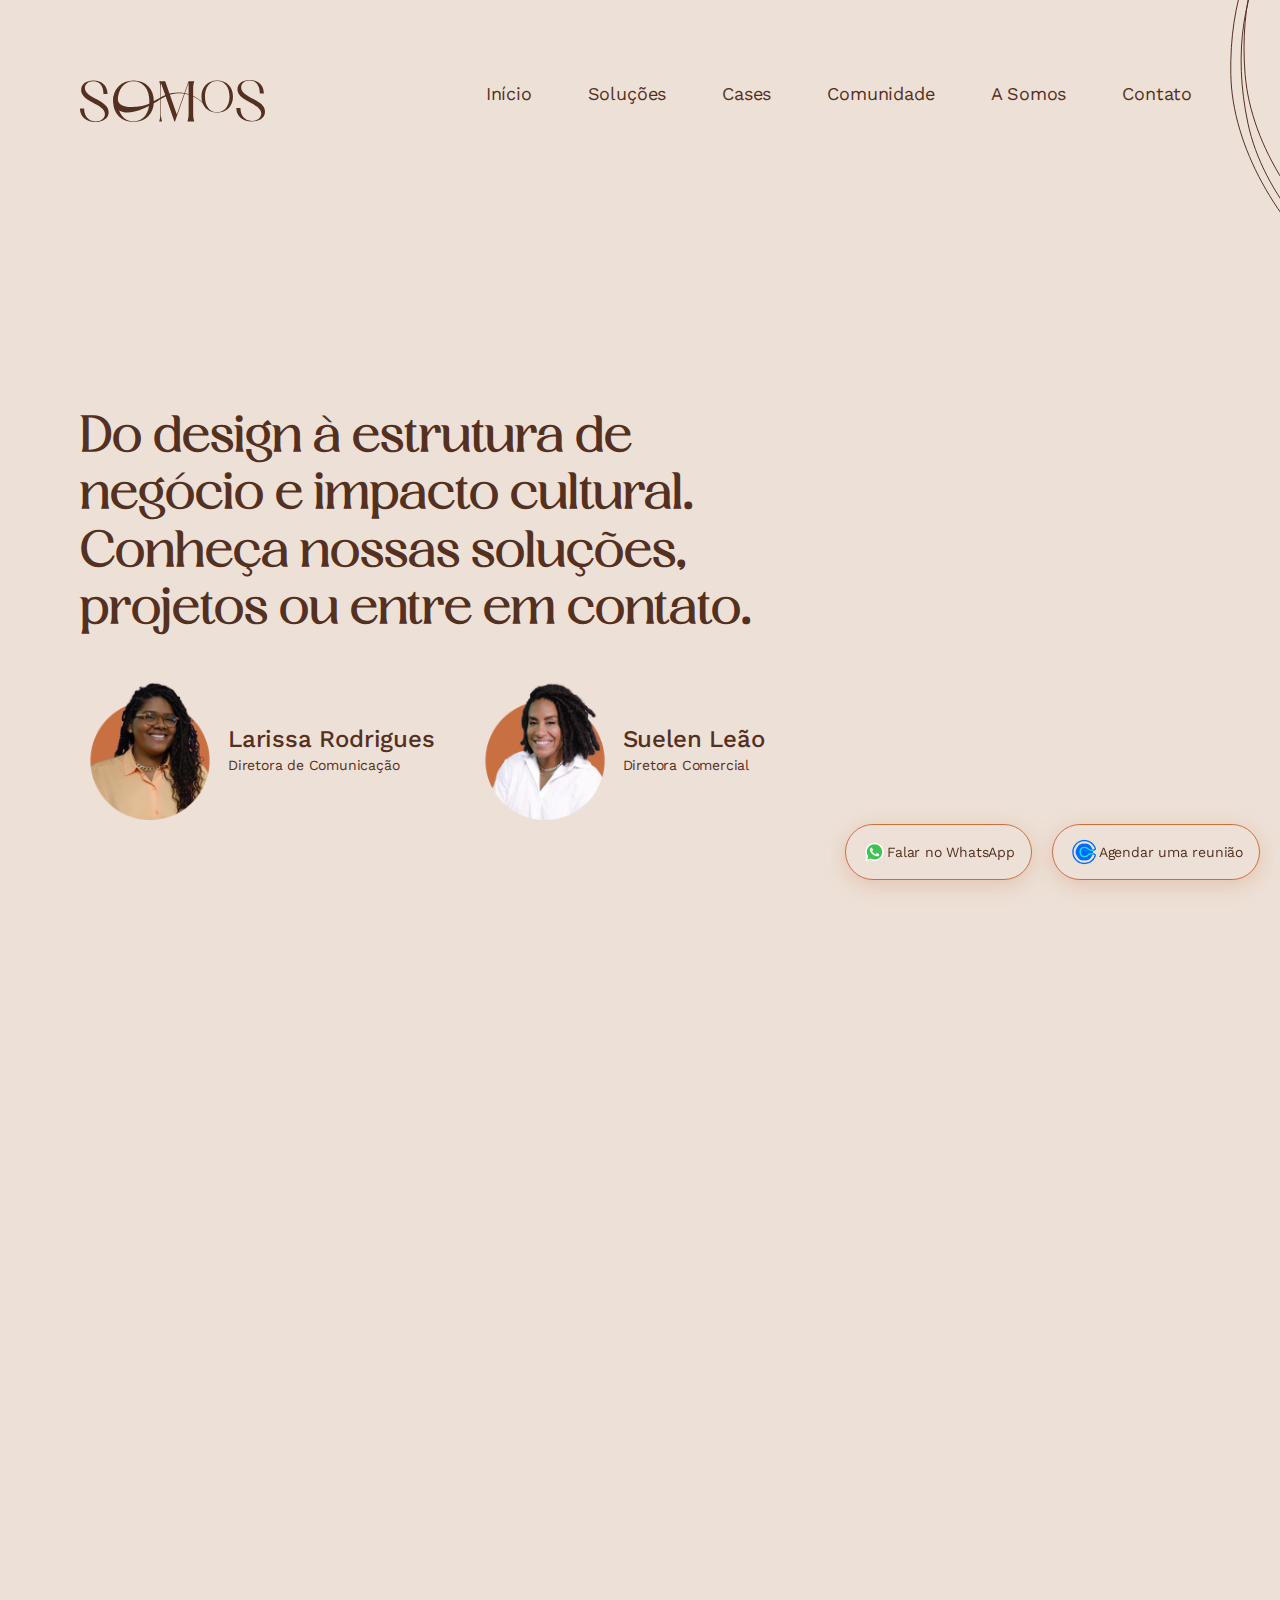
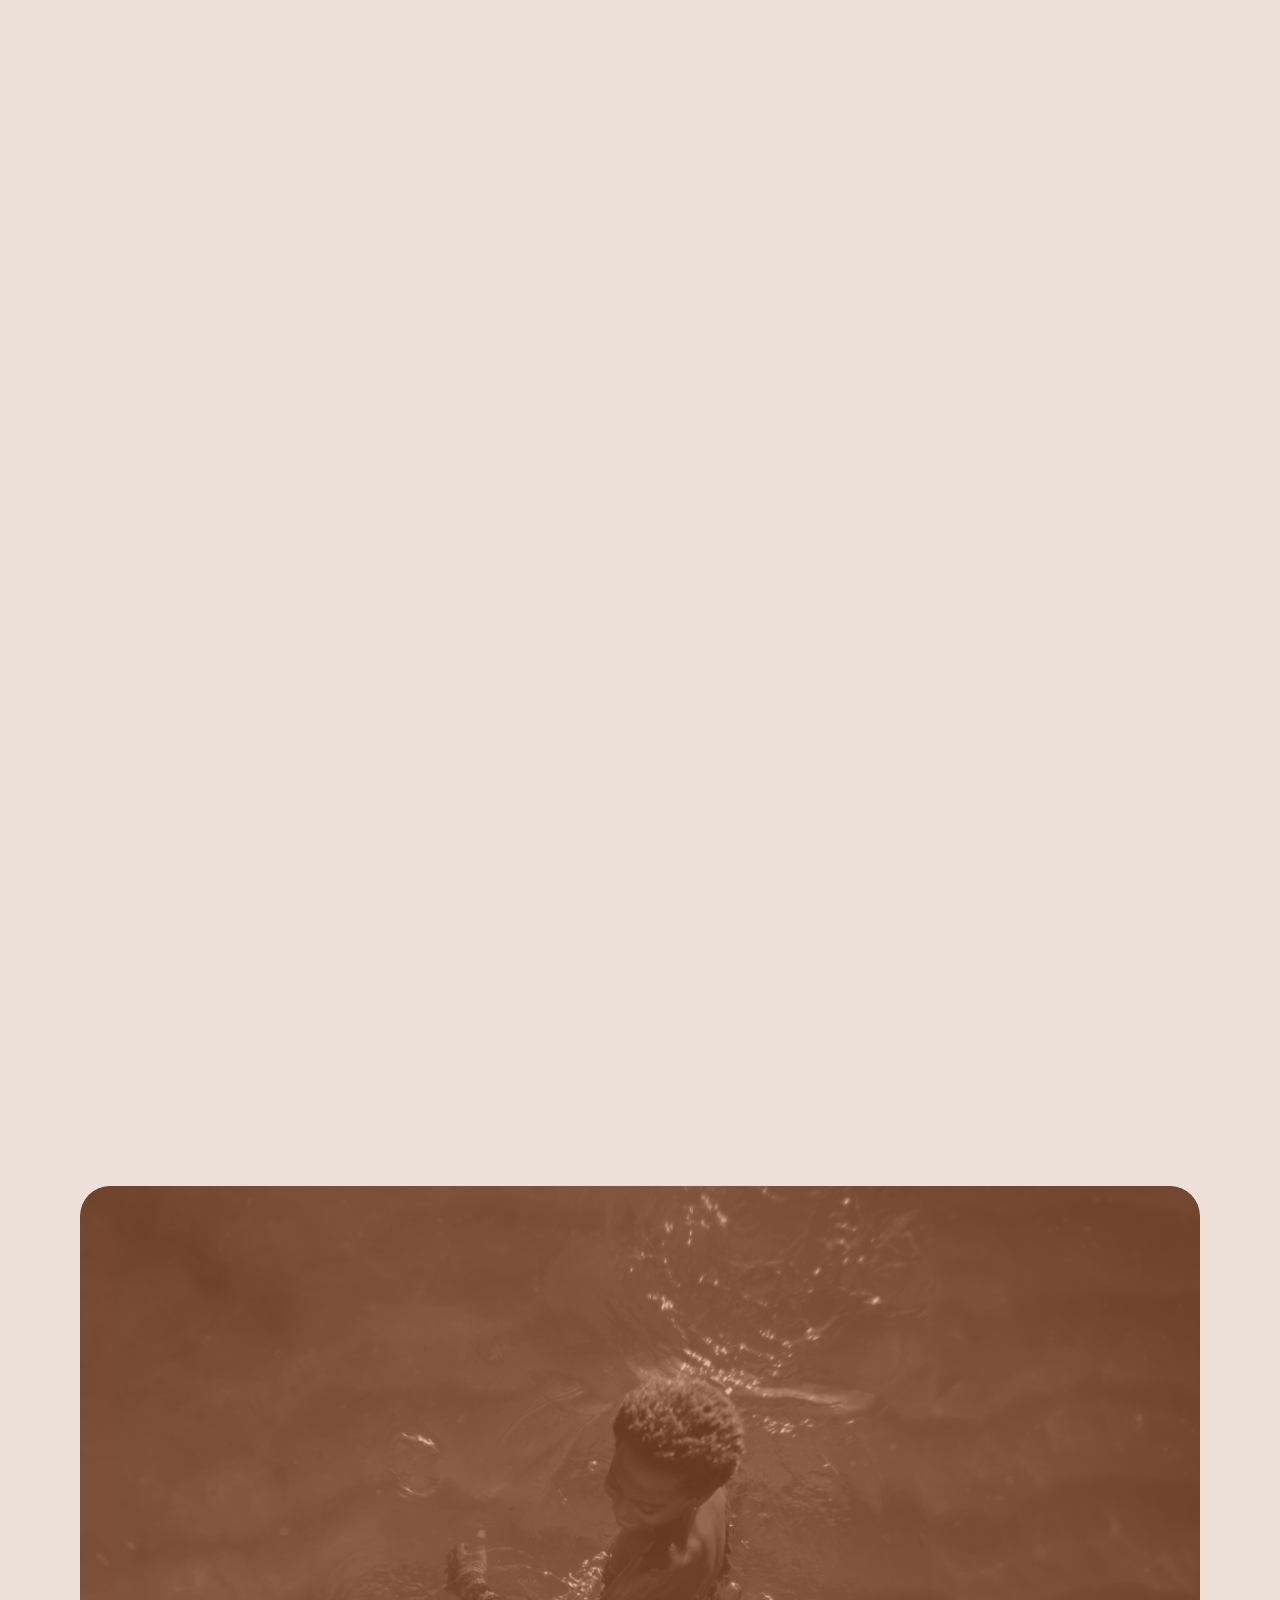
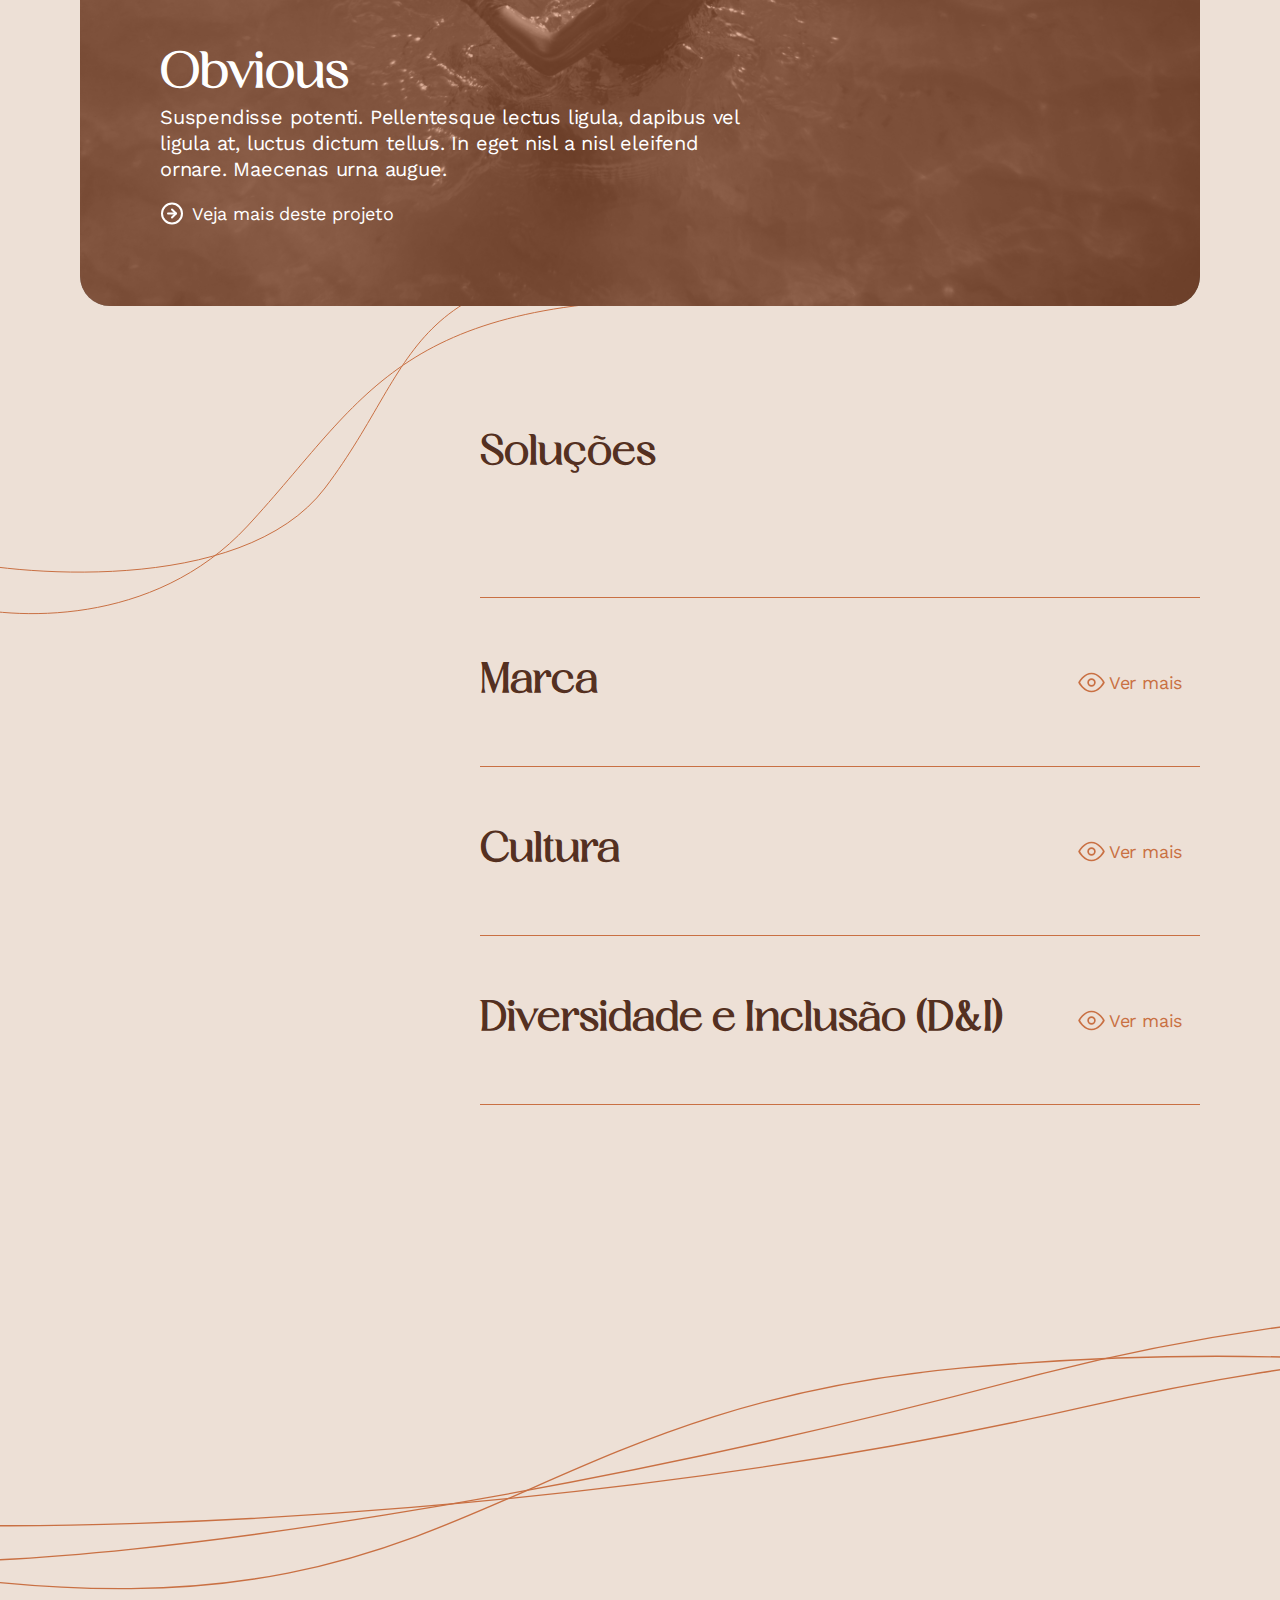
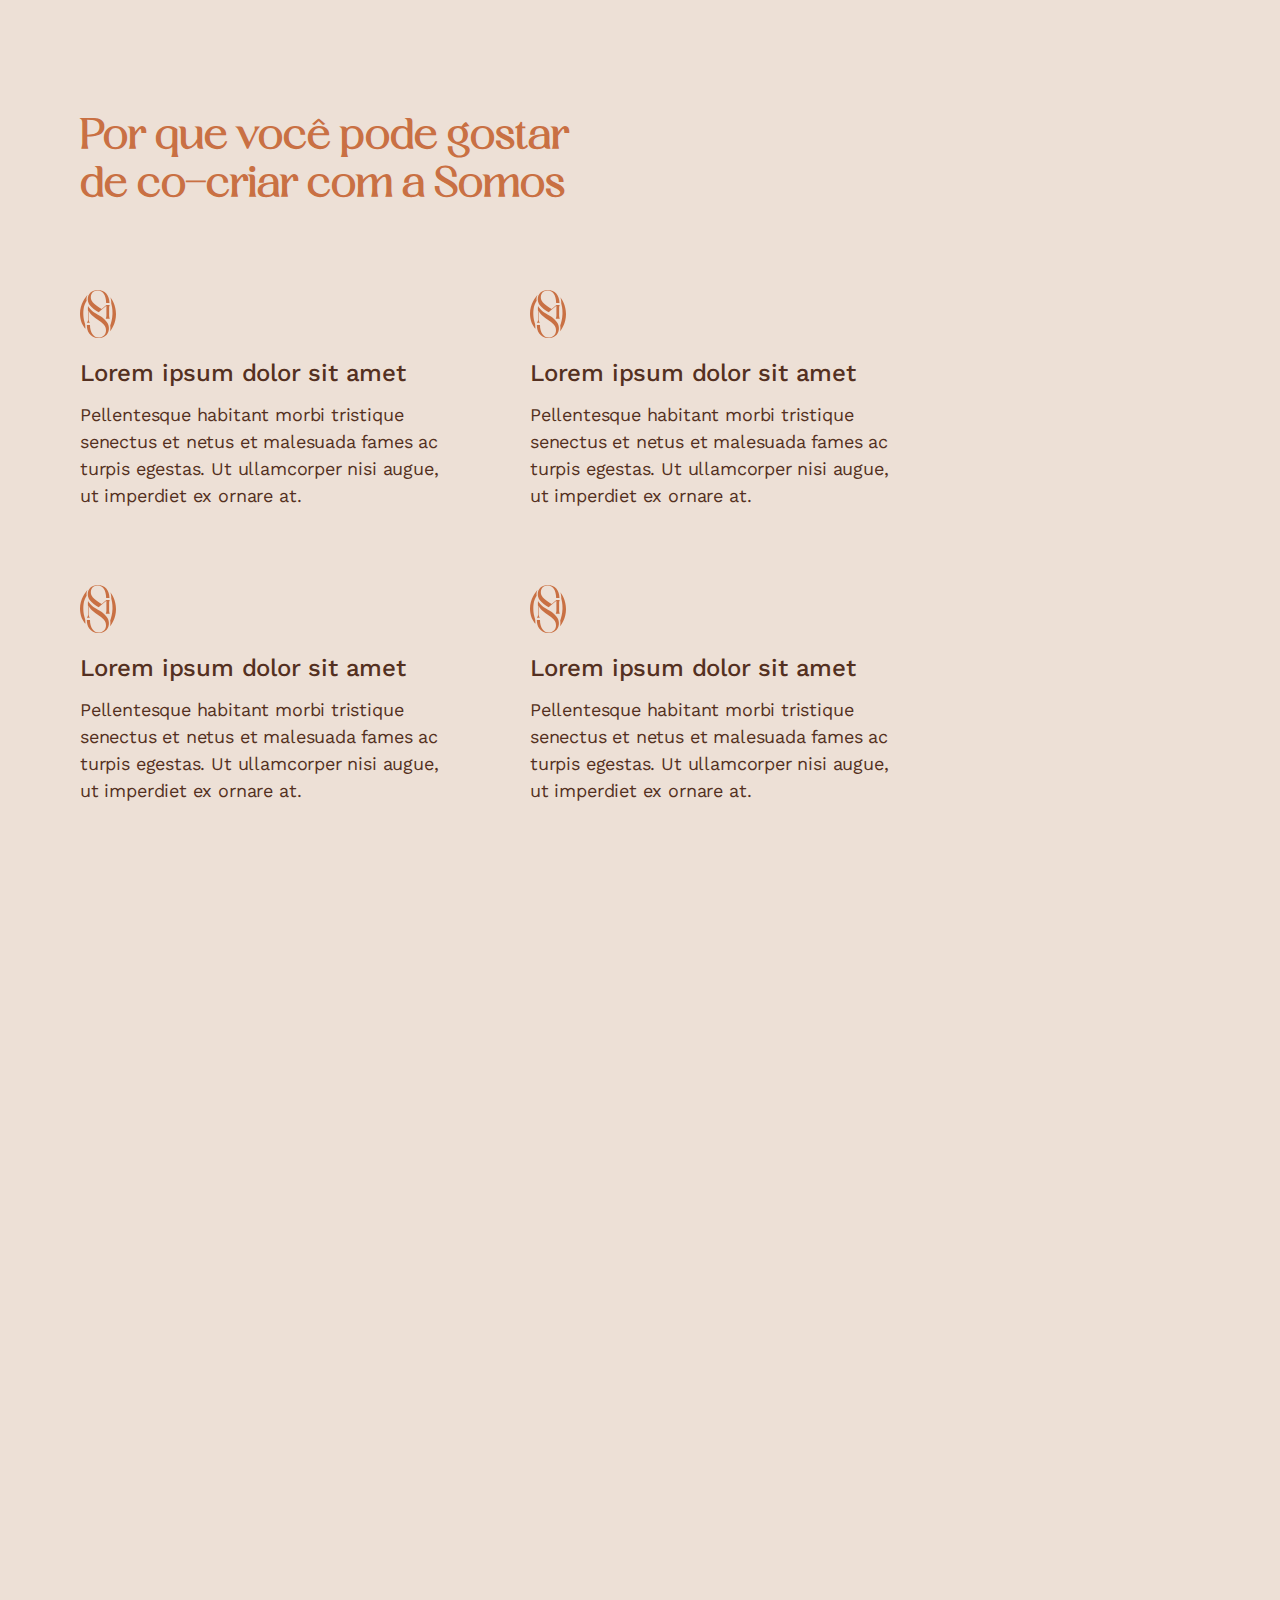
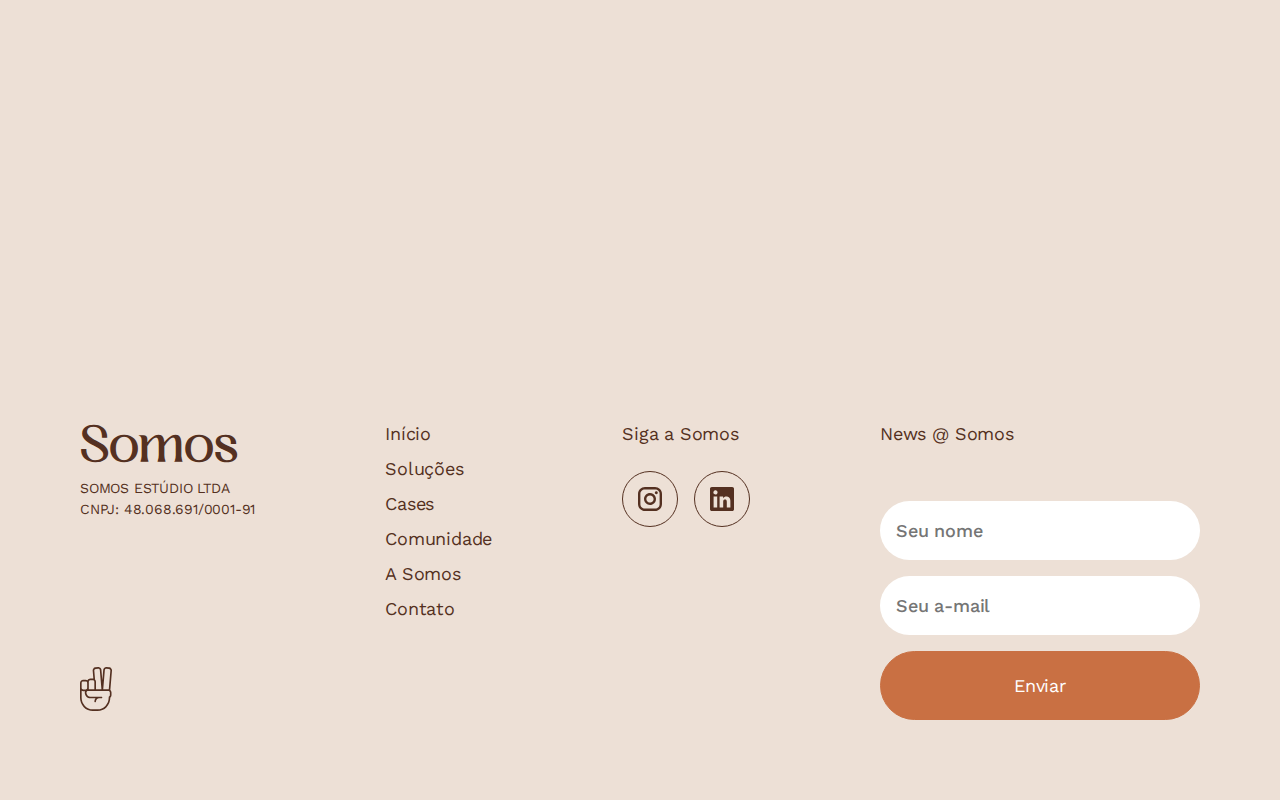
==== commit cb11a3e7: "Add files via upload" ====
--- a/index.html
+++ b/index.html
@@ -363,7 +363,7 @@
         <ul class="menu-footer">
             <li><a href="index.html" class="">Início</a></li>
             <li><a href="solucoes.html" class="">Soluções</a></li>
-            <li><a href="clientes.html" class="">Clientes</a></li>
+            <li><a href="cases.html" class="">Cases</a></li>
             <li><a href="comunidade.html" class="">Comunidade</a></li>
             <li><a href="sobre.html" class="">A Somos</a></li>
             <li><a href="contato.html" class="">Contato</a></li>
--- a/responsive.css
+++ b/responsive.css
@@ -153,6 +153,10 @@
         position: relative;
         overflow: hidden;
         border-radius: 30px;
+    }
+
+    .image-projeto-destaque p {
+        color: #ffffff;
     }
     
     .rounded-image {
@@ -919,6 +923,10 @@
     margin-bottom: 80px;
 }
 
+.card-bio p {
+    color: #ffffff;
+}
+
 .img-lari-card {
     position: relative;
     width: 180px;
@@ -1407,6 +1415,7 @@
     }
     
     .text-overlay-projeto {
+        text-align: center;
         position: absolute;
         top: 180px;
         left: 20px;
